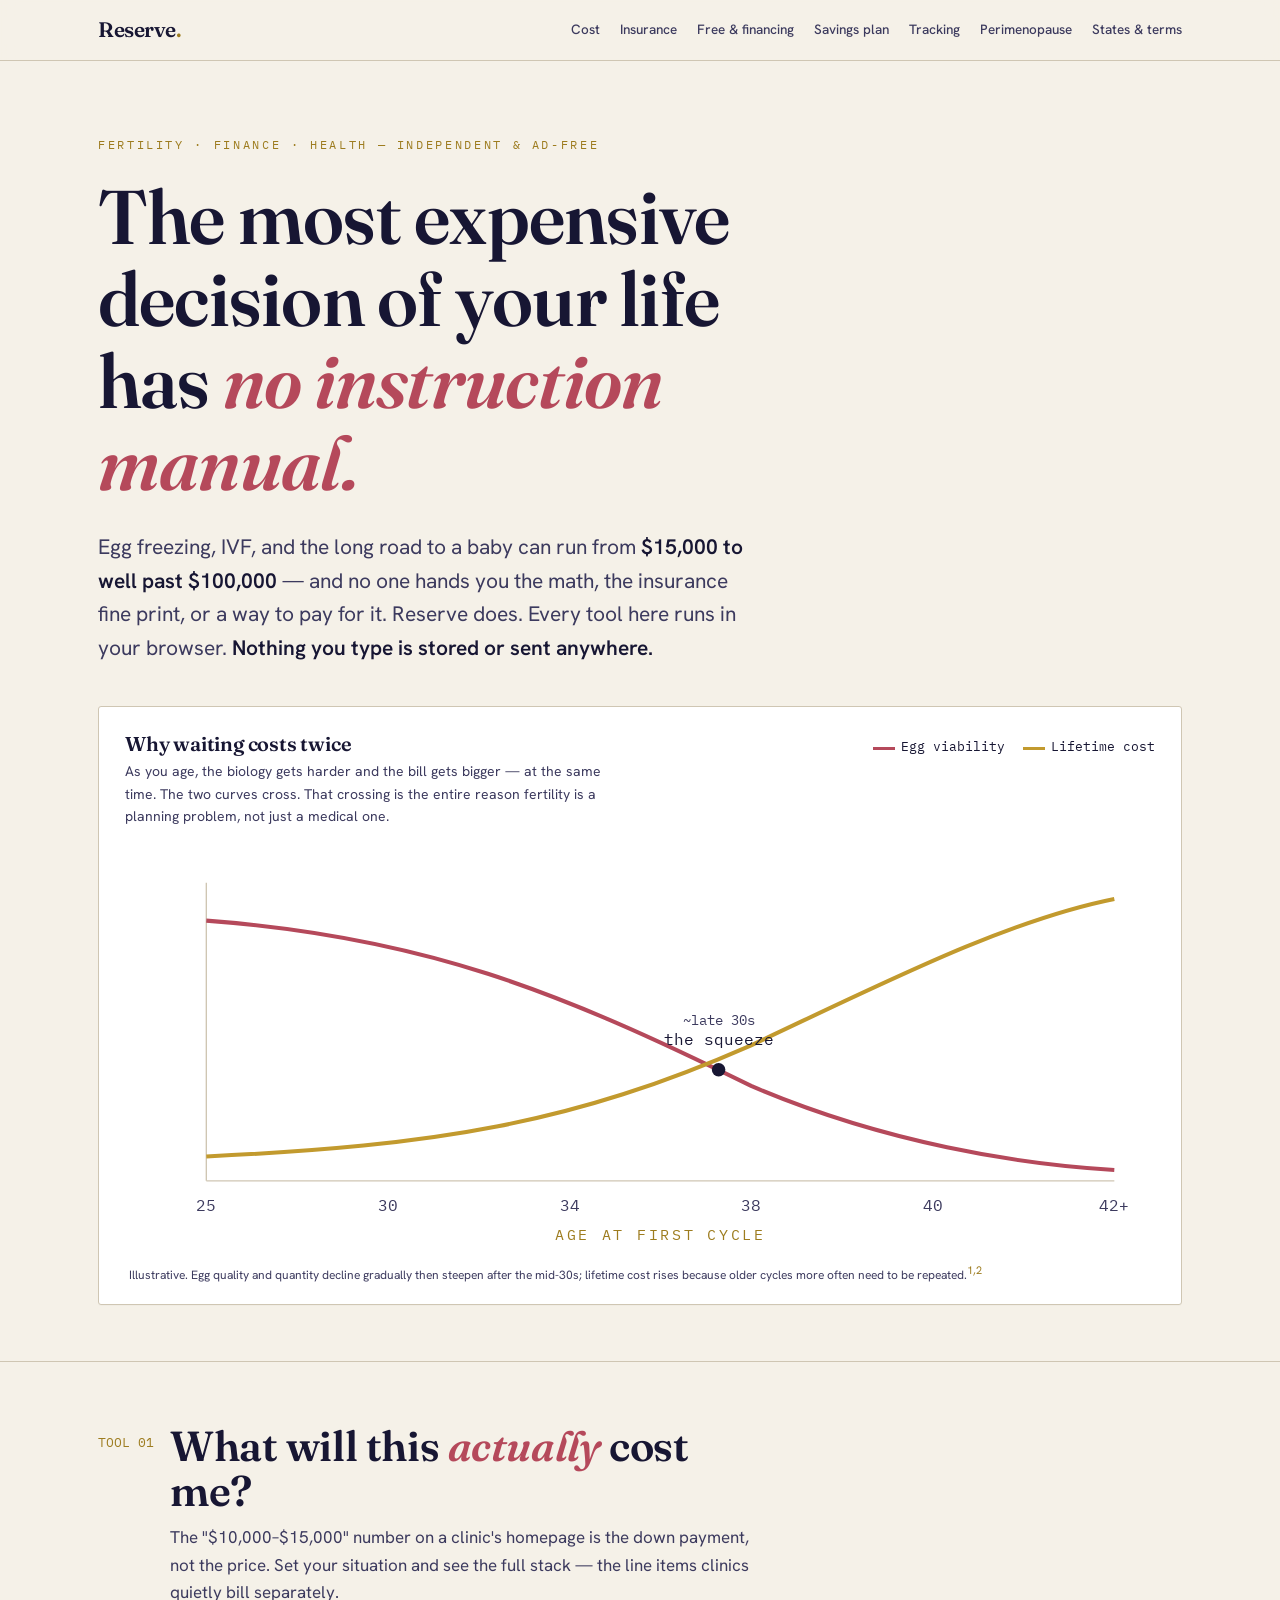
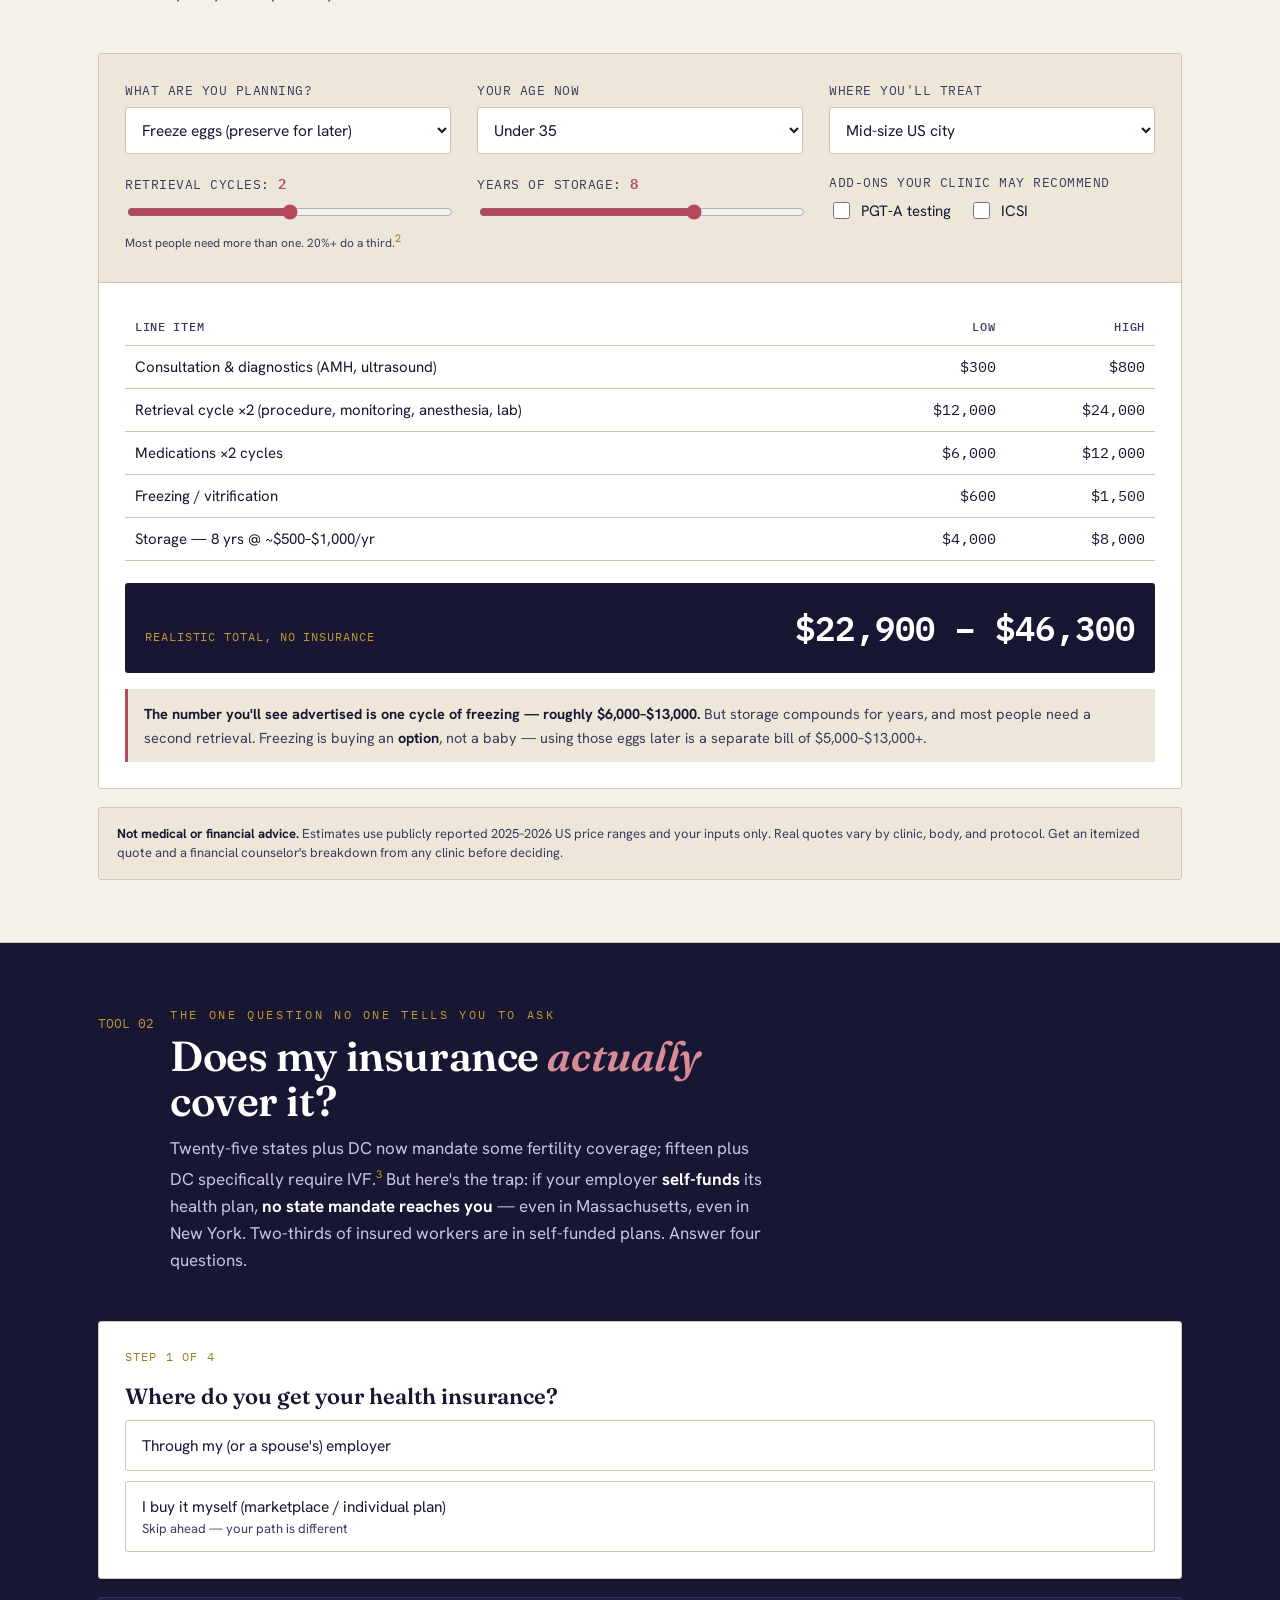
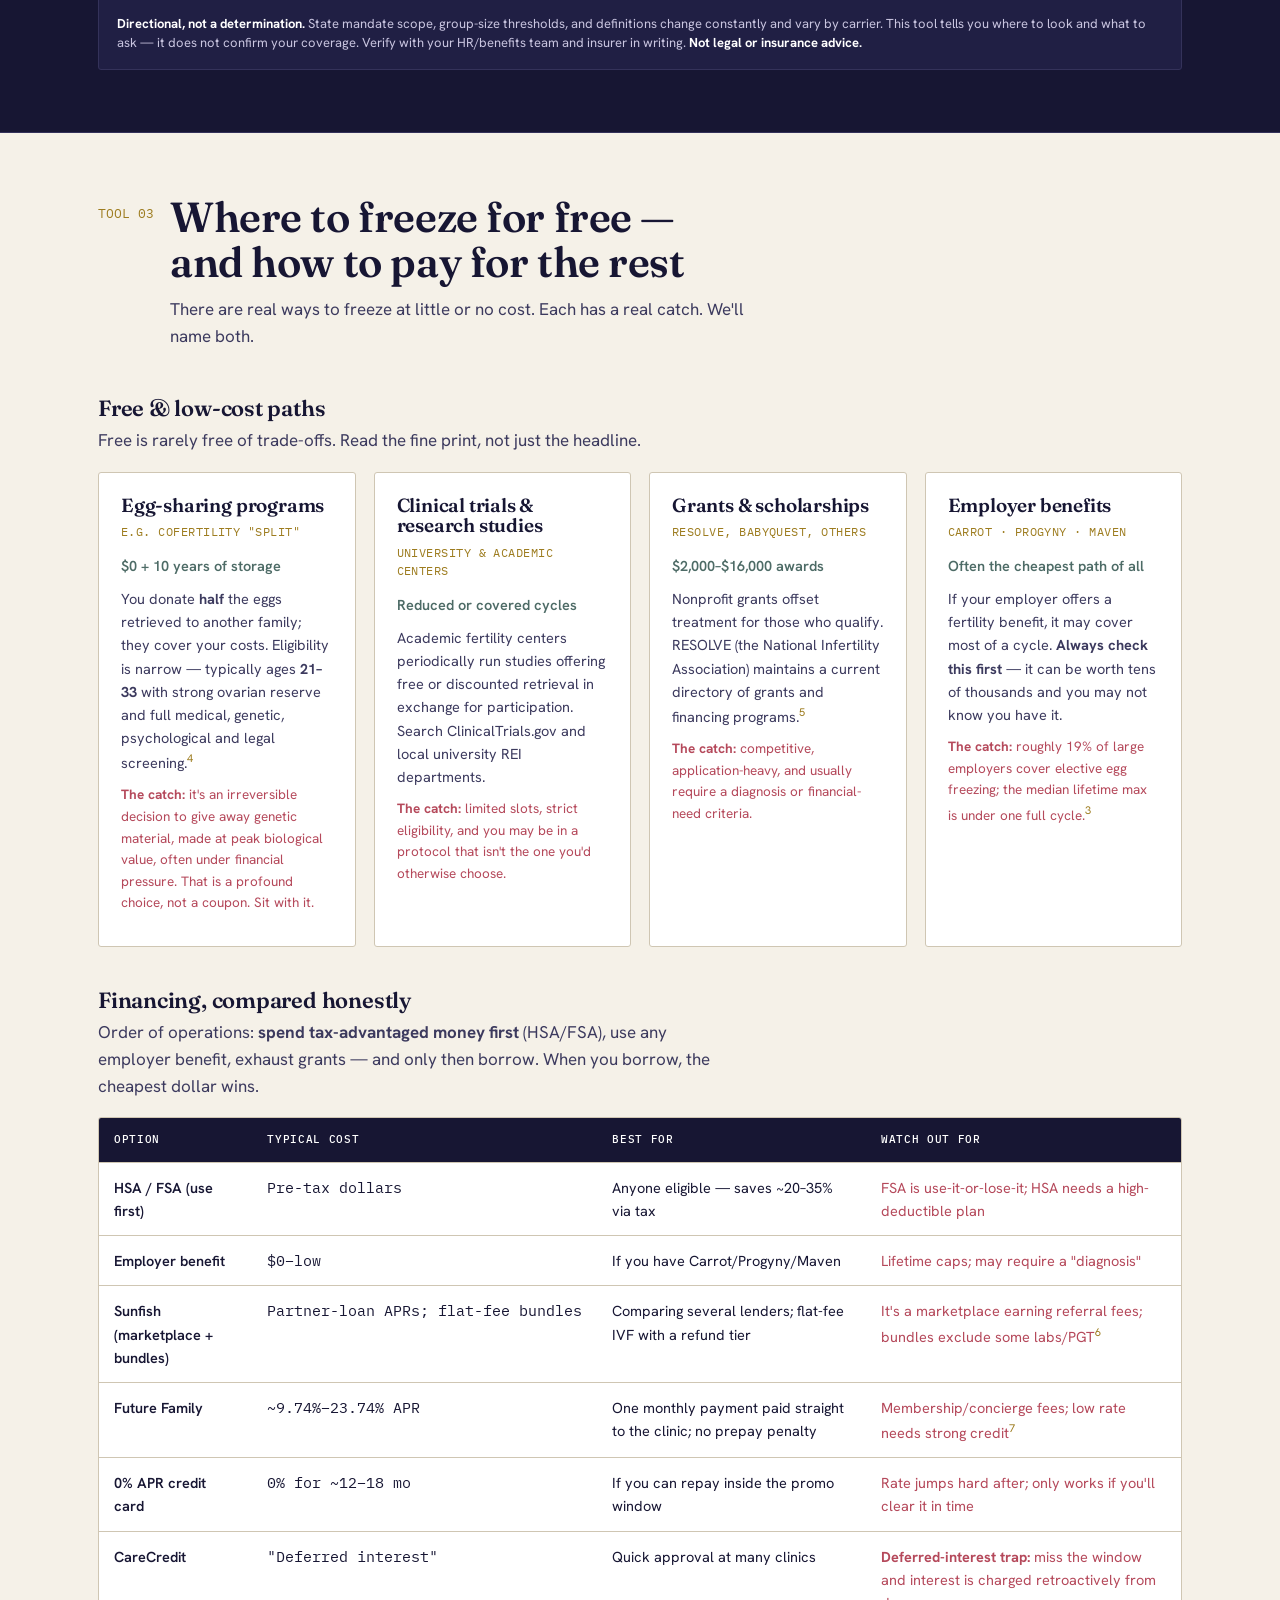
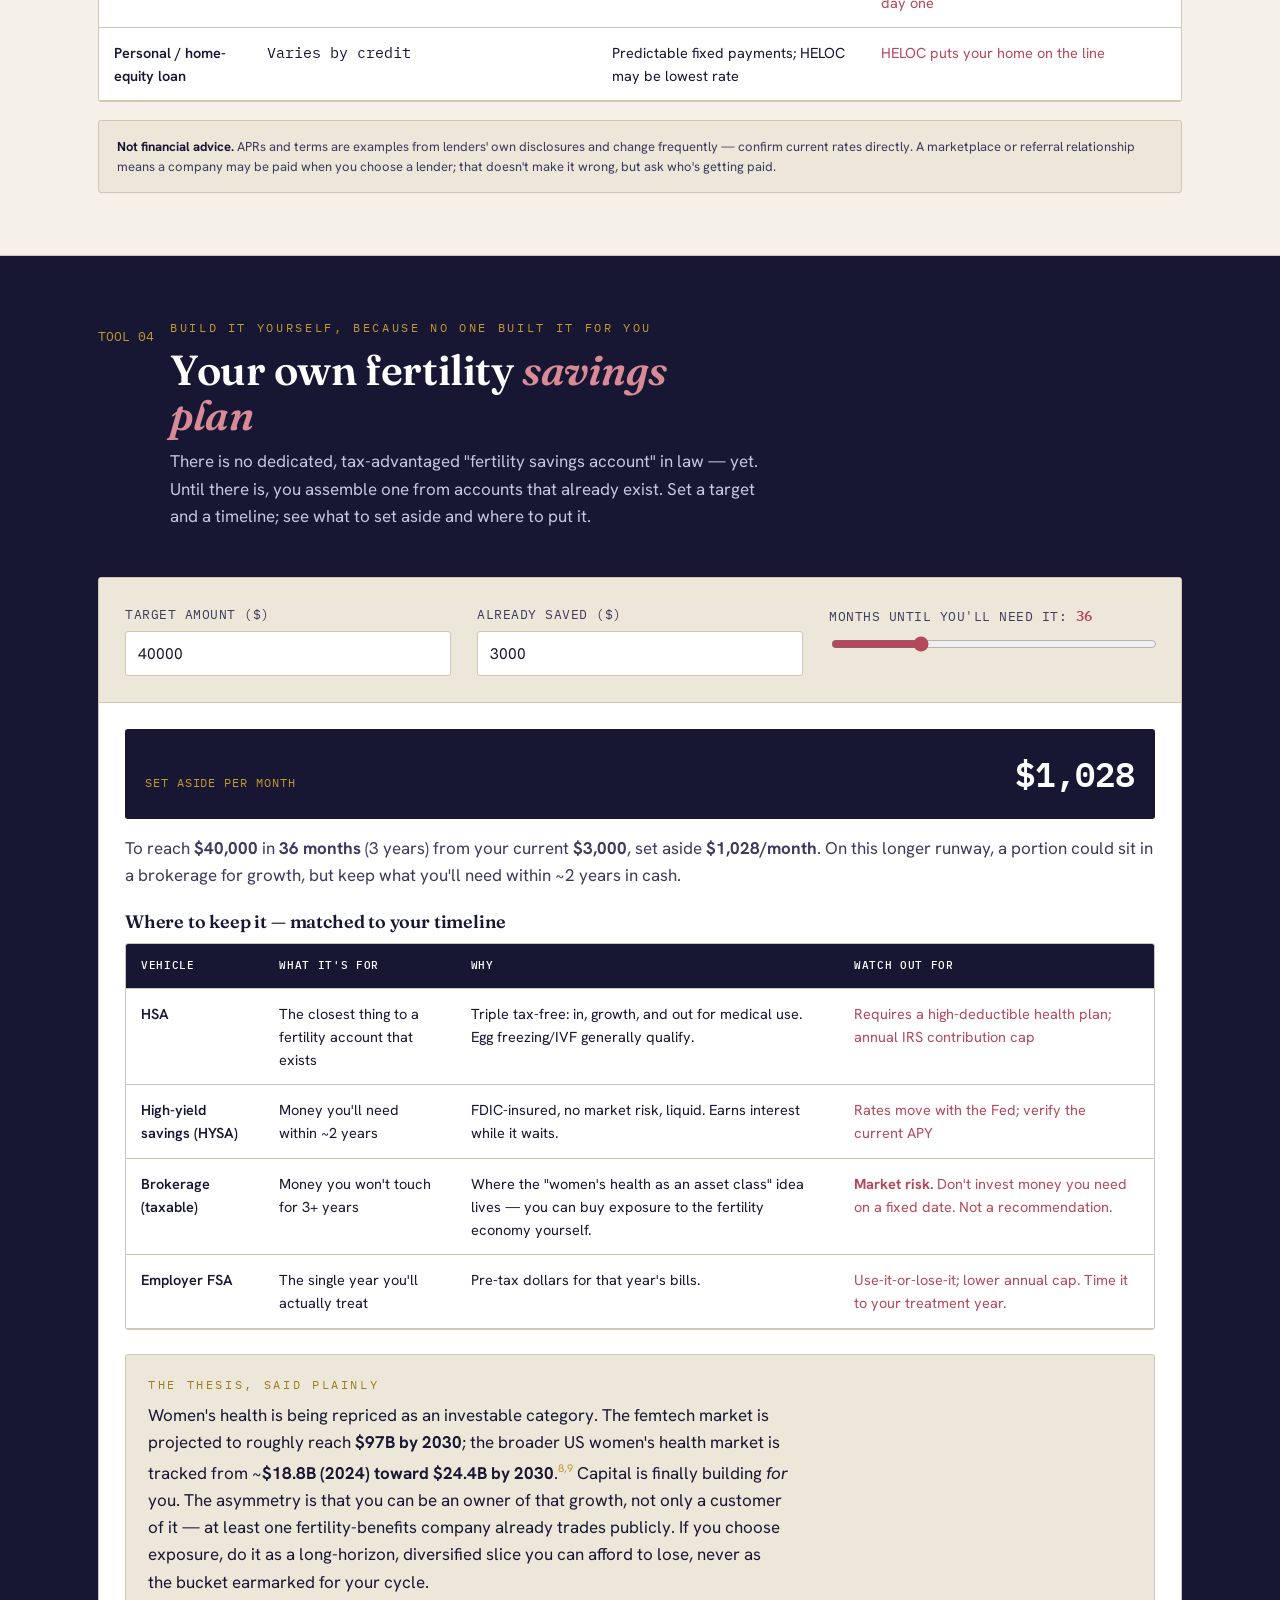
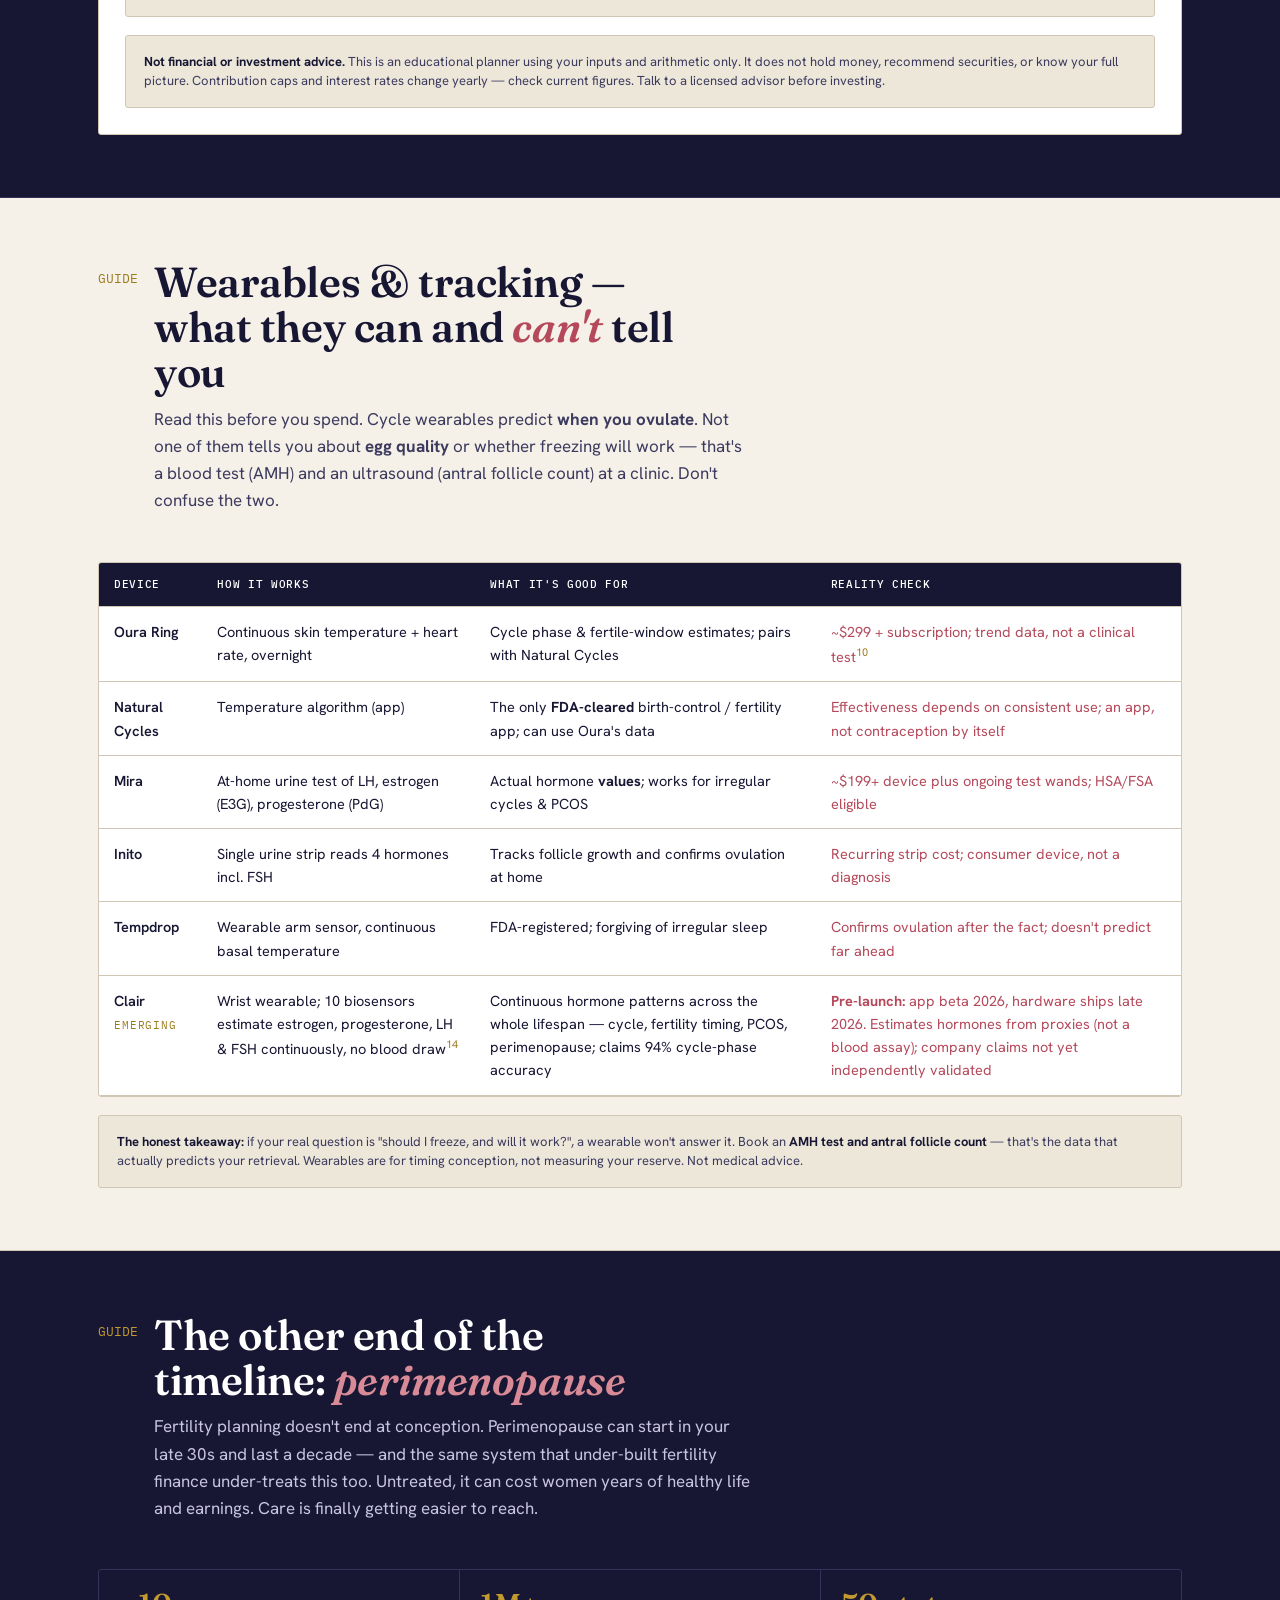
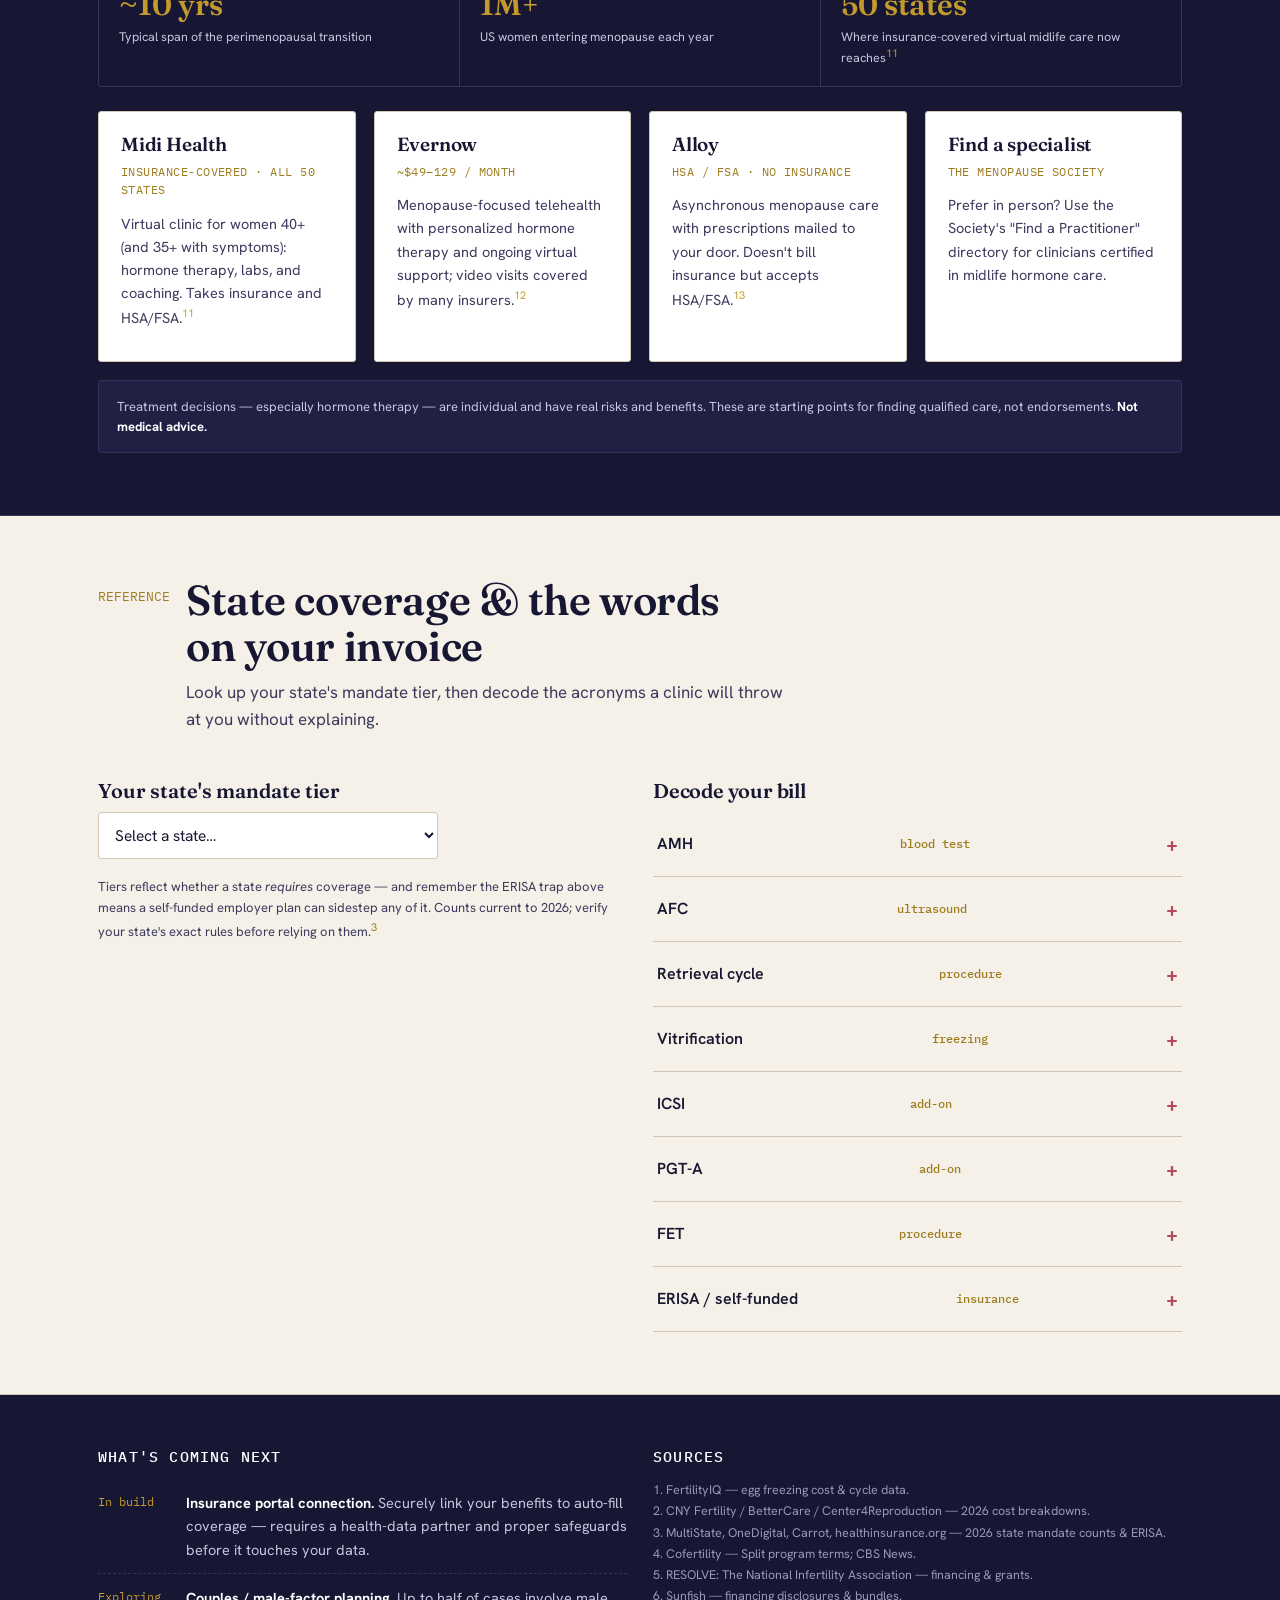
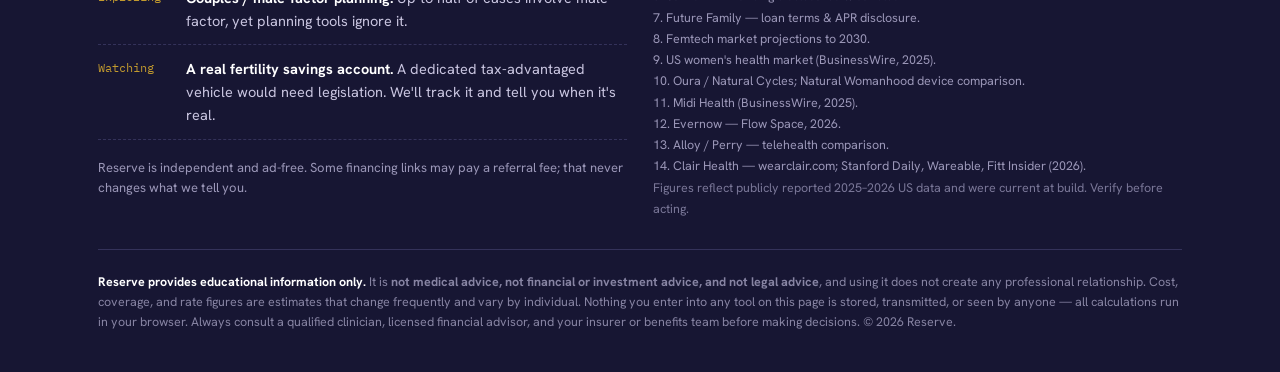
==== index.html @ b964b7e7 "Launch Reserve fertility planning guide" ====
<!DOCTYPE html>
<html lang="en">
<head>
<meta charset="UTF-8">
<meta name="viewport" content="width=device-width, initial-scale=1.0">
<title>Reserve — The Money &amp; Medicine of Fertility</title>
<meta name="description" content="A clear, honest guide to what fertility actually costs, whether your insurance covers it, how to pay for it, and how to plan ahead — built for the woman the system forgot.">
<meta name="theme-color" content="#171633">
<meta property="og:type" content="website">
<meta property="og:title" content="Reserve — The Money &amp; Medicine of Fertility">
<meta property="og:description" content="Clear tools for understanding fertility costs, insurance coverage, financing, and planning ahead.">
<meta property="og:url" content="https://riyagoelrs.github.io/reserve/">
<meta name="twitter:card" content="summary">
<link rel="canonical" href="https://riyagoelrs.github.io/reserve/">
<link rel="preconnect" href="https://fonts.googleapis.com">
<link rel="preconnect" href="https://fonts.gstatic.com" crossorigin>
<link href="https://fonts.googleapis.com/css2?family=Fraunces:opsz,wght@9..144,400;9..144,500;9..144,600;9..144,700&amp;family=Hanken+Grotesk:wght@400;500;600;700&amp;family=IBM+Plex+Mono:wght@400;500;600&amp;display=swap" rel="stylesheet">
<style>
  :root{
    --ink:#171633;          /* midnight indigo — primary text & dark sections */
    --ink-soft:#3c3a5e;
    --paper:#F5F1E8;        /* warm ivory */
    --paper-2:#EDE7DA;      /* slightly deeper panel */
    --gold:#C29A2E;         /* old marigold — the "asset" signal */
    --gold-deep:#9d7c1f;
    --rose:#B5495B;         /* deep rose — biology / human / action */
    --rose-soft:#d98a97;
    --sage:#4d6b66;         /* muted clinical teal — secondary data */
    --line:#cfc6b3;
    --line-dark:#34325a;
    --good:#4d6b66;
    --warn:#b5495b;
    --radius:3px;
    --maxw:1140px;
  }
  *{box-sizing:border-box}
  html{scroll-behavior:smooth}
  @media (prefers-reduced-motion: reduce){html{scroll-behavior:auto}}
  body{
    margin:0;background:var(--paper);color:var(--ink);
    font-family:"Hanken Grotesk",system-ui,sans-serif;
    font-size:17px;line-height:1.6;-webkit-font-smoothing:antialiased;
  }
  h1,h2,h3,h4{font-family:"Fraunces",Georgia,serif;font-weight:600;line-height:1.08;margin:0;letter-spacing:-0.01em}
  .mono{font-family:"IBM Plex Mono",monospace}
  a{color:var(--rose);text-decoration:none}
  a:hover{text-decoration:underline}
  a:focus-visible,button:focus-visible,select:focus-visible,input:focus-visible{outline:3px solid var(--gold);outline-offset:3px}
  .skip-link{position:fixed;left:14px;top:10px;z-index:100;background:#fff;color:var(--ink);padding:9px 13px;border:2px solid var(--ink);transform:translateY(-150%)}
  .skip-link:focus{transform:none}
  .wrap{max-width:var(--maxw);margin:0 auto;padding:0 28px}
  .eyebrow{font-family:"IBM Plex Mono",monospace;font-size:12px;letter-spacing:0.22em;text-transform:uppercase;color:var(--gold-deep)}
  .num{font-family:"IBM Plex Mono",monospace;font-variant-numeric:tabular-nums}

  /* ---- NAV ---- */
  nav{position:sticky;top:0;z-index:50;background:rgba(245,241,232,.92);backdrop-filter:blur(8px);border-bottom:1px solid var(--line)}
  .navin{max-width:var(--maxw);margin:0 auto;padding:13px 28px;display:flex;align-items:center;gap:22px}
  .brand{font-family:"Fraunces",serif;font-weight:600;font-size:21px;letter-spacing:-0.02em;color:var(--ink)}
  .brand span{color:var(--gold-deep)}
  .navlinks{display:flex;gap:20px;margin-left:auto;flex-wrap:wrap}
  .navlinks a{font-size:13.5px;color:var(--ink-soft);font-weight:500}
  .navlinks a:hover{color:var(--rose);text-decoration:none}
  @media(max-width:820px){.navlinks{display:none}}

  /* ---- HERO ---- */
  header.hero{padding:74px 0 56px;border-bottom:1px solid var(--line)}
  .hero .kick{margin-bottom:22px}
  .hero h1{font-size:clamp(38px,6.6vw,76px);max-width:14ch}
  .hero h1 em{font-style:italic;color:var(--rose)}
  .hero .lede{font-size:clamp(18px,2.2vw,21px);max-width:54ch;margin-top:26px;color:var(--ink-soft)}
  .hero .lede b{color:var(--ink);font-weight:600}
  .chart-card{margin-top:42px;background:#fff;border:1px solid var(--line);border-radius:var(--radius);padding:26px 26px 18px;box-shadow:0 1px 0 rgba(0,0,0,.02)}
  .chart-card .ct{display:flex;justify-content:space-between;align-items:baseline;flex-wrap:wrap;gap:10px;margin-bottom:4px}
  .chart-card .ct h3{font-size:20px}
  .chart-legend{display:flex;gap:18px;font-size:12.5px;font-family:"IBM Plex Mono",monospace}
  .chart-legend i{display:inline-block;width:22px;height:3px;vertical-align:middle;margin-right:6px}
  svg .draw{stroke-dasharray:1;stroke-dashoffset:1;animation:draw 1.8s ease forwards .3s}
  @keyframes draw{to{stroke-dashoffset:0}}
  @media(prefers-reduced-motion:reduce){svg .draw{animation:none;stroke-dashoffset:0}}

  /* ---- SECTION SCAFFOLD ---- */
  section{padding:62px 0;border-bottom:1px solid var(--line)}
  .sechead{display:flex;gap:16px;align-items:flex-start;margin-bottom:30px}
  .sechead .idx{font-family:"IBM Plex Mono",monospace;font-size:13px;color:var(--gold-deep);padding-top:9px;white-space:nowrap}
  .sechead h2{font-size:clamp(27px,4vw,42px);max-width:20ch}
  .sechead h2 em{font-style:italic;color:var(--rose)}
  .sechead .sub{margin-top:10px;color:var(--ink-soft);max-width:60ch}

  /* dark interludes */
  .dark{background:var(--ink);color:var(--paper);border-bottom:1px solid var(--line-dark)}
  .dark .eyebrow{color:var(--gold)}
  .dark h2,.dark h3{color:#fff}
  .dark .sechead h2 em{color:var(--rose-soft)}
  .dark a{color:var(--gold)}
  .pull{font-family:"Fraunces",serif;font-size:clamp(22px,3.4vw,34px);line-height:1.25;font-weight:500;max-width:24ch}
  .pull em{font-style:italic;color:var(--gold)}

  /* ---- TOOL PANEL ---- */
  .tool{background:#fff;border:1px solid var(--line);border-radius:var(--radius);overflow:hidden}
  .tool .controls{padding:26px 26px 8px;background:var(--paper-2);border-bottom:1px solid var(--line)}
  .grid2{display:grid;grid-template-columns:1fr 1fr;gap:18px 26px}
  .grid3{display:grid;grid-template-columns:repeat(3,1fr);gap:18px 26px}
  @media(max-width:720px){.grid2,.grid3{grid-template-columns:1fr}}
  .field{margin-bottom:18px}
  .field label{display:block;font-size:12.5px;font-family:"IBM Plex Mono",monospace;letter-spacing:.04em;text-transform:uppercase;color:var(--ink-soft);margin-bottom:7px}
  select,input[type=number]{width:100%;padding:11px 12px;font-family:"Hanken Grotesk",sans-serif;font-size:15.5px;border:1px solid var(--line);border-radius:var(--radius);background:#fff;color:var(--ink)}
  input[type=range]{width:100%;accent-color:var(--rose)}
  .rangeval{font-family:"IBM Plex Mono",monospace;font-size:14px;color:var(--rose);font-weight:600}
  .checks{display:flex;flex-wrap:wrap;gap:18px;margin-top:4px}
  .checks label{font-family:"Hanken Grotesk",sans-serif;text-transform:none;letter-spacing:0;font-size:15px;color:var(--ink);display:flex;align-items:center;gap:8px;cursor:pointer}
  .checks input{accent-color:var(--rose);width:17px;height:17px}
  .out{padding:26px}

  /* result table */
  table.stack{width:100%;border-collapse:collapse;font-size:15px}
  table.stack th,table.stack td{text-align:left;padding:9px 10px;border-bottom:1px solid var(--line)}
  table.stack th{font-family:"IBM Plex Mono",monospace;font-size:11.5px;letter-spacing:.06em;text-transform:uppercase;color:var(--ink-soft);font-weight:500}
  table.stack td.r,table.stack th.r{text-align:right;font-family:"IBM Plex Mono",monospace;font-variant-numeric:tabular-nums;white-space:nowrap}
  table.stack tr.total td{border-top:2px solid var(--ink);border-bottom:none;font-weight:700;padding-top:13px}
  table.stack tr.total td.r{font-size:17px;color:var(--rose)}
  .totalbar{display:flex;justify-content:space-between;align-items:baseline;flex-wrap:wrap;gap:10px;margin-top:22px;padding:18px 20px;background:var(--ink);color:#fff;border-radius:var(--radius)}
  .totalbar .big{font-family:"IBM Plex Mono",monospace;font-size:clamp(24px,4vw,34px);font-weight:600;color:#fff}
  .totalbar .lbl{font-family:"IBM Plex Mono",monospace;font-size:11.5px;letter-spacing:.08em;text-transform:uppercase;color:var(--gold)}
  .reality{margin-top:16px;font-size:14.5px;padding:13px 16px;border-left:3px solid var(--rose);background:var(--paper-2);color:var(--ink-soft)}
  .reality b{color:var(--ink)}

  /* navigator */
  .nav-step{display:none}
  .nav-step.active{display:block;animation:fade .3s ease}
  @keyframes fade{from{opacity:0;transform:translateY(4px)}to{opacity:1;transform:none}}
  .opts{display:flex;flex-direction:column;gap:10px;margin-top:6px}
  .opt{display:block;width:100%;text-align:left;padding:14px 16px;border:1px solid var(--line);border-radius:var(--radius);background:#fff;font-size:15.5px;font-family:inherit;color:var(--ink);cursor:pointer;transition:.15s}
  .opt:hover{border-color:var(--rose);background:var(--paper-2)}
  .opt small{display:block;color:var(--ink-soft);font-size:13px;margin-top:3px}
  .stepq{font-family:"Fraunces",serif;font-size:22px;font-weight:600;margin-bottom:4px}
  .stepmeta{font-family:"IBM Plex Mono",monospace;font-size:11.5px;letter-spacing:.1em;text-transform:uppercase;color:var(--gold-deep);margin-bottom:12px}
  .verdict{padding:22px 24px;border-radius:var(--radius);border:1px solid var(--line)}
  .verdict.v-likely{background:#eef3f0;border-color:var(--sage)}
  .verdict.v-unlikely{background:#f7ecee;border-color:var(--rose-soft)}
  .verdict.v-unknown{background:var(--paper-2)}
  .verdict h4{font-size:19px;margin-bottom:8px}
  .verdict .tag{font-family:"IBM Plex Mono",monospace;font-size:11px;letter-spacing:.1em;text-transform:uppercase;padding:4px 8px;border-radius:2px;color:#fff;display:inline-block;margin-bottom:10px}
  .tag.likely{background:var(--sage)}.tag.unlikely{background:var(--rose)}.tag.depends{background:var(--gold-deep)}
  .asklist{margin:12px 0 0;padding-left:0;list-style:none}
  .asklist li{padding:7px 0 7px 26px;position:relative;font-size:15px;border-top:1px dashed var(--line)}
  .asklist li:before{content:"→";position:absolute;left:0;color:var(--rose);font-family:"IBM Plex Mono",monospace}
  .btn-ghost{margin-top:16px;background:none;border:1px solid var(--line);color:var(--ink-soft);font-family:"IBM Plex Mono",monospace;font-size:12px;letter-spacing:.06em;text-transform:uppercase;padding:9px 14px;border-radius:var(--radius);cursor:pointer}
  .btn-ghost:hover{border-color:var(--rose);color:var(--rose)}

  /* generic cards */
  .cards{display:grid;grid-template-columns:repeat(auto-fit,minmax(240px,1fr));gap:18px}
  .card{background:#fff;border:1px solid var(--line);border-radius:var(--radius);padding:22px}
  .card h4{font-size:19px;margin-bottom:8px}
  .card .meta{font-family:"IBM Plex Mono",monospace;font-size:11.5px;letter-spacing:.04em;text-transform:uppercase;color:var(--gold-deep);margin-bottom:12px}
  .card p{margin:0 0 10px;font-size:14.5px;color:var(--ink-soft)}
  .card .free{color:var(--sage);font-weight:600}

  /* comparison tables */
  .ctable-wrap{overflow-x:auto;border:1px solid var(--line);border-radius:var(--radius);background:#fff}
  table.cmp{width:100%;border-collapse:collapse;font-size:14.5px;min-width:640px}
  table.cmp th,table.cmp td{text-align:left;padding:13px 15px;border-bottom:1px solid var(--line);vertical-align:top}
  table.cmp thead th{background:var(--ink);color:#fff;font-family:"IBM Plex Mono",monospace;font-size:11px;letter-spacing:.06em;text-transform:uppercase;font-weight:500;position:sticky;top:0}
  table.cmp tbody tr:hover{background:var(--paper-2)}
  table.cmp .name{font-weight:600;color:var(--ink)}
  table.cmp .watch{color:var(--warn)}
  table.cmp .num{white-space:nowrap}

  .twocol{display:grid;grid-template-columns:1fr 1fr;gap:26px}
  @media(max-width:760px){.twocol{grid-template-columns:1fr}}
  .prose p{max-width:62ch}
  .stat-row{display:grid;grid-template-columns:repeat(auto-fit,minmax(150px,1fr));gap:1px;background:var(--line-dark);border:1px solid var(--line-dark);border-radius:var(--radius);overflow:hidden;margin-top:8px}
  .stat{background:var(--ink);padding:20px}
  .stat .v{font-family:"Fraunces",serif;font-size:30px;color:var(--gold);font-weight:600;line-height:1}
  .stat .l{font-size:12.5px;color:#c9c5e0;margin-top:8px;line-height:1.4}

  /* glossary */
  details.gl{border-bottom:1px solid var(--line);padding:4px 0}
  details.gl summary{cursor:pointer;padding:12px 4px;font-weight:600;font-size:16px;list-style:none;display:flex;justify-content:space-between;align-items:center}
  details.gl summary::-webkit-details-marker{display:none}
  details.gl summary:after{content:"+";font-family:"IBM Plex Mono",monospace;color:var(--rose);font-size:20px}
  details.gl[open] summary:after{content:"–"}
  details.gl p{margin:0 4px 14px;color:var(--ink-soft);font-size:15px;max-width:64ch}
  details.gl summary .term-abbr{font-family:"IBM Plex Mono",monospace;font-size:12px;color:var(--gold-deep);font-weight:500;margin-left:10px}

  .disc{font-size:13px;color:var(--ink-soft);background:var(--paper-2);border:1px solid var(--line);border-radius:var(--radius);padding:16px 18px;margin-top:18px;line-height:1.5}
  .disc b{color:var(--ink)}

  footer{background:var(--ink);color:#c9c5e0;padding:54px 0 40px}
  footer h4{color:#fff;font-size:15px;font-family:"IBM Plex Mono",monospace;letter-spacing:.08em;text-transform:uppercase;margin-bottom:14px;font-weight:500}
  footer .src{font-size:12.5px;line-height:1.7;color:#9b97b8}
  footer .src a{color:#c9c5e0}
  footer .legal{margin-top:30px;padding-top:22px;border-top:1px solid var(--line-dark);font-size:12.5px;color:#8784a3;line-height:1.6}
  .roadmap-item{display:flex;gap:14px;padding:12px 0;border-bottom:1px dashed var(--line-dark)}
  .roadmap-item .when{font-family:"IBM Plex Mono",monospace;font-size:11.5px;color:var(--gold);white-space:nowrap;padding-top:2px;min-width:74px}
  .roadmap-item .what b{color:#fff}
  .roadmap-item .what{font-size:14.5px;color:#c9c5e0}
  sup a{font-size:11px;color:var(--gold-deep);text-decoration:none}
</style>
</head>
<body id="top">

<a class="skip-link" href="#main-content">Skip to main content</a>
<nav aria-label="Primary navigation">
  <div class="navin">
    <a class="brand" href="#top" aria-label="Reserve home">Reserve<span>.</span></a>
    <div class="navlinks">
      <a href="#cost">Cost</a>
      <a href="#insurance">Insurance</a>
      <a href="#free">Free &amp; financing</a>
      <a href="#save">Savings plan</a>
      <a href="#track">Tracking</a>
      <a href="#peri">Perimenopause</a>
      <a href="#states">States &amp; terms</a>
    </div>
  </div>
</nav>

<header class="hero">
  <div class="wrap">
    <div class="eyebrow kick">Fertility · Finance · Health — independent &amp; ad-free</div>
    <h1>The most expensive decision of your life has <em>no instruction manual.</em></h1>
    <p class="lede">Egg freezing, IVF, and the long road to a baby can run from <b>$15,000 to well past $100,000</b> — and no one hands you the math, the insurance fine print, or a way to pay for it. Reserve does. Every tool here runs in your browser. <b>Nothing you type is stored or sent anywhere.</b></p>

    <div class="chart-card">
      <div class="ct">
        <h3>Why waiting costs twice</h3>
        <div class="chart-legend">
          <span><i style="background:var(--rose)"></i>Egg viability</span>
          <span><i style="background:var(--gold)"></i>Lifetime cost</span>
        </div>
      </div>
      <p style="font-size:14px;color:var(--ink-soft);margin:2px 0 14px;max-width:60ch">As you age, the biology gets harder and the bill gets bigger — at the same time. The two curves cross. That crossing is the entire reason fertility is a planning problem, not just a medical one.</p>
      <svg viewBox="0 0 760 300" width="100%" height="auto" role="img" aria-label="Chart: egg viability falls and lifetime fertility cost rises with age, crossing near the late thirties.">
        <!-- axes -->
        <line x1="60" y1="250" x2="730" y2="250" stroke="#cfc6b3" stroke-width="1"/>
        <line x1="60" y1="30" x2="60" y2="250" stroke="#cfc6b3" stroke-width="1"/>
        <!-- x labels -->
        <g font-family="IBM Plex Mono, monospace" font-size="12" fill="#3c3a5e" text-anchor="middle">
          <text x="60" y="272">25</text><text x="194" y="272">30</text>
          <text x="328" y="272">34</text><text x="462" y="272">38</text>
          <text x="596" y="272">40</text><text x="730" y="272">42+</text>
        </g>
        <text x="395" y="294" font-family="IBM Plex Mono, monospace" font-size="11" fill="#9d7c1f" text-anchor="middle" letter-spacing="2">AGE AT FIRST CYCLE</text>
        <!-- viability (rose) high->low -->
        <path class="draw" d="M60,58 C220,70 320,110 462,180 C560,222 660,238 730,242" fill="none" stroke="#B5495B" stroke-width="3" pathLength="1"/>
        <!-- cost (gold) low->high -->
        <path class="draw" d="M60,232 C230,224 330,208 462,150 C560,104 650,58 730,42" fill="none" stroke="#C29A2E" stroke-width="3" pathLength="1"/>
        <!-- crossing marker -->
        <circle cx="438" cy="168" r="5" fill="#171633"/>
        <text x="438" y="150" font-family="IBM Plex Mono, monospace" font-size="11.5" fill="#171633" text-anchor="middle">the squeeze</text>
        <text x="438" y="135" font-family="IBM Plex Mono, monospace" font-size="10.5" fill="#3c3a5e" text-anchor="middle">~late 30s</text>
      </svg>
      <p style="font-size:12px;color:var(--ink-soft);margin:6px 4px 0">Illustrative. Egg quality and quantity decline gradually then steepen after the mid-30s; lifetime cost rises because older cycles more often need to be repeated.<sup><a href="#sources">1,2</a></sup></p>
    </div>
  </div>
</header>

<main id="main-content">
<!-- ================= COST ESTIMATOR ================= -->
<section id="cost">
  <div class="wrap">
    <div class="sechead">
      <span class="idx">TOOL 01</span>
      <div>
        <h2>What will this <em>actually</em> cost me?</h2>
        <p class="sub">The "$10,000–$15,000" number on a clinic's homepage is the down payment, not the price. Set your situation and see the full stack — the line items clinics quietly bill separately.</p>
      </div>
    </div>

    <div class="tool">
      <div class="controls">
        <div class="grid3">
          <div class="field">
            <label for="goal">What are you planning?</label>
            <select id="goal">
              <option value="freeze">Freeze eggs (preserve for later)</option>
              <option value="journey">Freeze now + use them later (full journey)</option>
              <option value="ivf">IVF now (trying to conceive)</option>
            </select>
          </div>
          <div class="field">
            <label for="age">Your age now</label>
            <select id="age">
              <option value="u35">Under 35</option>
              <option value="3537">35–37</option>
              <option value="3840">38–40</option>
              <option value="o40">Over 40</option>
            </select>
          </div>
          <div class="field">
            <label for="loc">Where you'll treat</label>
            <select id="loc">
              <option value="1.3">Major metro (NYC / SF / LA)</option>
              <option value="1.0" selected>Mid-size US city</option>
              <option value="0.72">Lower-cost / travel for care</option>
            </select>
          </div>
        </div>
        <div class="grid3">
          <div class="field">
            <label for="cycles">Retrieval cycles: <span class="rangeval" id="cyclesv">2</span></label>
            <input type="range" id="cycles" min="1" max="3" step="1" value="2">
            <small style="font-size:12px;color:var(--ink-soft)">Most people need more than one. 20%+ do a third.<sup><a href="#sources">2</a></sup></small>
          </div>
          <div class="field">
            <label for="storage">Years of storage: <span class="rangeval" id="storagev">8</span></label>
            <input type="range" id="storage" min="0" max="12" step="1" value="8">
          </div>
          <div class="field">
            <label>Add-ons your clinic may recommend</label>
            <div class="checks">
              <label><input type="checkbox" id="pgt"> PGT-A testing</label>
              <label><input type="checkbox" id="icsi"> ICSI</label>
            </div>
          </div>
        </div>
      </div>
      <div class="out">
        <table class="stack" id="stackTable" aria-live="polite">
          <thead><tr><th>Line item</th><th class="r">Low</th><th class="r">High</th></tr></thead>
          <tbody id="stackBody"></tbody>
        </table>
        <div class="totalbar">
          <div><div class="lbl">Realistic total, no insurance</div></div>
          <div class="big"><span id="totLow"></span> – <span id="totHigh"></span></div>
        </div>
        <div class="reality" id="realityNote"></div>
      </div>
    </div>
    <div class="disc"><b>Not medical or financial advice.</b> Estimates use publicly reported 2025–2026 US price ranges and your inputs only. Real quotes vary by clinic, body, and protocol. Get an itemized quote and a financial counselor's breakdown from any clinic before deciding.</div>
  </div>
</section>

<!-- ================= INSURANCE NAVIGATOR ================= -->
<section id="insurance" class="dark">
  <div class="wrap">
    <div class="sechead">
      <span class="idx" style="color:var(--gold)">TOOL 02</span>
      <div>
        <div class="eyebrow" style="margin-bottom:10px">The one question no one tells you to ask</div>
        <h2>Does my insurance <em>actually</em> cover it?</h2>
        <p class="sub" style="color:#c9c5e0">Twenty-five states plus DC now mandate some fertility coverage; fifteen plus DC specifically require IVF.<sup><a href="#sources" style="color:var(--gold)">3</a></sup> But here's the trap: if your employer <b style="color:#fff">self-funds</b> its health plan, <b style="color:#fff">no state mandate reaches you</b> — even in Massachusetts, even in New York. Two-thirds of insured workers are in self-funded plans. Answer four questions.</p>
      </div>
    </div>

    <div class="tool" style="color:var(--ink)">
      <div class="out" id="navBox">
        <!-- step 1 -->
        <div class="nav-step active" data-step="1">
          <div class="stepmeta">Step 1 of 4</div>
          <div class="stepq">Where do you get your health insurance?</div>
          <div class="opts">
            <button class="opt" data-next="2" data-k="src" data-v="employer">Through my (or a spouse's) employer</button>
            <button class="opt" data-next="end-individual" data-k="src" data-v="individual">I buy it myself (marketplace / individual plan)<small>Skip ahead — your path is different</small></button>
          </div>
        </div>
        <!-- step 2 -->
        <div class="nav-step" data-step="2">
          <div class="stepmeta">Step 2 of 4 · Employer size</div>
          <div class="stepq">How big is that employer?</div>
          <div class="opts">
            <button class="opt" data-next="3" data-k="size" data-v="small">Fewer than 100 employees</button>
            <button class="opt" data-next="3" data-k="size" data-v="mid">100–499 employees</button>
            <button class="opt" data-next="3" data-k="size" data-v="large">500 or more employees</button>
          </div>
        </div>
        <!-- step 3 -->
        <div class="nav-step" data-step="3">
          <div class="stepmeta">Step 3 of 4 · The decisive question</div>
          <div class="stepq">Is the plan fully insured or self-funded?</div>
          <div class="opts">
            <button class="opt" data-next="4" data-k="fund" data-v="fully">Fully insured<small>The employer buys a plan from an insurer (Aetna, Cigna…)</small></button>
            <button class="opt" data-next="4" data-k="fund" data-v="self">Self-funded / self-insured<small>The employer pays claims itself; an insurer just administers</small></button>
            <button class="opt" data-next="4" data-k="fund" data-v="unknown">I don't know<small>Most people don't — we'll tell you exactly how to find out</small></button>
          </div>
        </div>
        <!-- step 4 -->
        <div class="nav-step" data-step="4">
          <div class="stepmeta">Step 4 of 4 · Your state</div>
          <label class="stepq" for="navState">Which state regulates your plan?</label>
          <div class="field" style="max-width:340px;margin-top:8px">
            <select id="navState"><option value="">Select a state…</option></select>
          </div>
          <button class="opt" id="navGo" data-next="result" style="max-width:200px;text-align:center;border-color:var(--rose);color:var(--rose);font-weight:600">See my result →</button>
        </div>
        <!-- result -->
        <div class="nav-step" data-step="result">
          <div id="verdict"></div>
          <button class="btn-ghost" onclick="navReset()">↺ Start over</button>
        </div>
        <div class="nav-step" data-step="end-individual">
          <div class="verdict v-unknown">
            <span class="tag depends">Individual / marketplace</span>
            <h4>Your coverage depends on your state's benchmark plan</h4>
            <p style="margin:0 0 6px">A handful of states fold IVF into the Essential Health Benefits benchmark that individual plans must follow; most don't.<sup><a href="#sources">3</a></sup> ERISA self-funding doesn't apply to you — but neither do most employer mandates.</p>
            <ul class="asklist">
              <li>Read your plan's <b>Summary of Benefits and Coverage</b> for "infertility" and "fertility preservation."</li>
              <li>Call the number on your card and ask: "Is IVF, egg freezing, and fertility medication covered, and what's the lifetime maximum?"</li>
              <li>Check whether your state expanded its benchmark plan for the current year.</li>
            </ul>
          </div>
          <button class="btn-ghost" onclick="navReset()">↺ Start over</button>
        </div>
      </div>
    </div>
    <div class="disc" style="background:#201f44;border-color:var(--line-dark);color:#c9c5e0"><b style="color:#fff">Directional, not a determination.</b> State mandate scope, group-size thresholds, and definitions change constantly and vary by carrier. This tool tells you where to look and what to ask — it does not confirm your coverage. Verify with your HR/benefits team and insurer in writing. <b style="color:#fff">Not legal or insurance advice.</b></div>
  </div>
</section>

<!-- ================= FREE + FINANCING ================= -->
<section id="free">
  <div class="wrap">
    <div class="sechead">
      <span class="idx">TOOL 03</span>
      <div>
        <h2>Where to freeze for free — and how to pay for the rest</h2>
        <p class="sub">There are real ways to freeze at little or no cost. Each has a real catch. We'll name both.</p>
      </div>
    </div>

    <h3 style="font-size:22px;margin-bottom:6px">Free &amp; low-cost paths</h3>
    <p style="color:var(--ink-soft);max-width:62ch;margin-top:0">Free is rarely free of trade-offs. Read the fine print, not just the headline.</p>
    <div class="cards" style="margin-top:18px">
      <div class="card">
        <h4>Egg-sharing programs</h4>
        <div class="meta">e.g. Cofertility "Split"</div>
        <p class="free">$0 + 10 years of storage</p>
        <p>You donate <b>half</b> the eggs retrieved to another family; they cover your costs. Eligibility is narrow — typically ages <b>21–33</b> with strong ovarian reserve and full medical, genetic, psychological and legal screening.<sup><a href="#sources">4</a></sup></p>
        <p class="watch" style="color:var(--warn);font-size:13.5px"><b>The catch:</b> it's an irreversible decision to give away genetic material, made at peak biological value, often under financial pressure. That is a profound choice, not a coupon. Sit with it.</p>
      </div>
      <div class="card">
        <h4>Clinical trials &amp; research studies</h4>
        <div class="meta">University &amp; academic centers</div>
        <p class="free">Reduced or covered cycles</p>
        <p>Academic fertility centers periodically run studies offering free or discounted retrieval in exchange for participation. Search ClinicalTrials.gov and local university REI departments.</p>
        <p class="watch" style="color:var(--warn);font-size:13.5px"><b>The catch:</b> limited slots, strict eligibility, and you may be in a protocol that isn't the one you'd otherwise choose.</p>
      </div>
      <div class="card">
        <h4>Grants &amp; scholarships</h4>
        <div class="meta">RESOLVE, BabyQuest, others</div>
        <p class="free">$2,000–$16,000 awards</p>
        <p>Nonprofit grants offset treatment for those who qualify. RESOLVE (the National Infertility Association) maintains a current directory of grants and financing programs.<sup><a href="#sources">5</a></sup></p>
        <p class="watch" style="color:var(--warn);font-size:13.5px"><b>The catch:</b> competitive, application-heavy, and usually require a diagnosis or financial-need criteria.</p>
      </div>
      <div class="card">
        <h4>Employer benefits</h4>
        <div class="meta">Carrot · Progyny · Maven</div>
        <p class="free">Often the cheapest path of all</p>
        <p>If your employer offers a fertility benefit, it may cover most of a cycle. <b>Always check this first</b> — it can be worth tens of thousands and you may not know you have it.</p>
        <p class="watch" style="color:var(--warn);font-size:13.5px"><b>The catch:</b> roughly 19% of large employers cover elective egg freezing; the median lifetime max is under one full cycle.<sup><a href="#sources">3</a></sup></p>
      </div>
    </div>

    <h3 style="font-size:22px;margin:42px 0 6px">Financing, compared honestly</h3>
    <p style="color:var(--ink-soft);max-width:64ch;margin-top:0">Order of operations: <b>spend tax-advantaged money first</b> (HSA/FSA), use any employer benefit, exhaust grants — and only then borrow. When you borrow, the cheapest dollar wins.</p>
    <div class="ctable-wrap" style="margin-top:16px">
      <table class="cmp">
        <thead><tr><th>Option</th><th>Typical cost</th><th>Best for</th><th>Watch out for</th></tr></thead>
        <tbody>
          <tr><td class="name">HSA / FSA (use first)</td><td class="num">Pre-tax dollars</td><td>Anyone eligible — saves ~20–35% via tax</td><td class="watch">FSA is use-it-or-lose-it; HSA needs a high-deductible plan</td></tr>
          <tr><td class="name">Employer benefit</td><td class="num">$0–low</td><td>If you have Carrot/Progyny/Maven</td><td class="watch">Lifetime caps; may require a "diagnosis"</td></tr>
          <tr><td class="name">Sunfish (marketplace + bundles)</td><td class="num">Partner-loan APRs; flat-fee bundles</td><td>Comparing several lenders; flat-fee IVF with a refund tier</td><td class="watch">It's a marketplace earning referral fees; bundles exclude some labs/PGT<sup><a href="#sources">6</a></sup></td></tr>
          <tr><td class="name">Future Family</td><td class="num">~9.74%–23.74% APR</td><td>One monthly payment paid straight to the clinic; no prepay penalty</td><td class="watch">Membership/concierge fees; low rate needs strong credit<sup><a href="#sources">7</a></sup></td></tr>
          <tr><td class="name">0% APR credit card</td><td class="num">0% for ~12–18 mo</td><td>If you can repay inside the promo window</td><td class="watch">Rate jumps hard after; only works if you'll clear it in time</td></tr>
          <tr><td class="name">CareCredit</td><td class="num">"Deferred interest"</td><td>Quick approval at many clinics</td><td class="watch"><b>Deferred-interest trap:</b> miss the window and interest is charged retroactively from day one</td></tr>
          <tr><td class="name">Personal / home-equity loan</td><td class="num">Varies by credit</td><td>Predictable fixed payments; HELOC may be lowest rate</td><td class="watch">HELOC puts your home on the line</td></tr>
        </tbody>
      </table>
    </div>
    <div class="disc"><b>Not financial advice.</b> APRs and terms are examples from lenders' own disclosures and change frequently — confirm current rates directly. A marketplace or referral relationship means a company may be paid when you choose a lender; that doesn't make it wrong, but ask who's getting paid.</div>
  </div>
</section>

<!-- ================= SAVINGS PLANNER ================= -->
<section id="save" class="dark">
  <div class="wrap">
    <div class="sechead">
      <span class="idx" style="color:var(--gold)">TOOL 04</span>
      <div>
        <div class="eyebrow" style="margin-bottom:10px">Build it yourself, because no one built it for you</div>
        <h2>Your own fertility <em>savings plan</em></h2>
        <p class="sub" style="color:#c9c5e0">There is no dedicated, tax-advantaged "fertility savings account" in law — yet. Until there is, you assemble one from accounts that already exist. Set a target and a timeline; see what to set aside and where to put it.</p>
      </div>
    </div>

    <div class="tool" style="color:var(--ink)">
      <div class="controls">
        <div class="grid3">
          <div class="field">
            <label for="target">Target amount ($)</label>
            <input type="number" id="target" value="40000" min="5000" step="1000">
          </div>
          <div class="field">
            <label for="have">Already saved ($)</label>
            <input type="number" id="have" value="3000" min="0" step="500">
          </div>
          <div class="field">
            <label for="months">Months until you'll need it: <span class="rangeval" id="monthsv">36</span></label>
            <input type="range" id="months" min="6" max="120" step="6" value="36">
          </div>
        </div>
      </div>
      <div class="out">
        <div class="totalbar" style="margin-top:0">
          <div><div class="lbl">Set aside per month</div></div>
          <div class="big" id="permonth"></div>
        </div>
        <p id="saveLine" style="margin:16px 0 22px;color:var(--ink-soft)"></p>

        <h4 style="font-size:18px;margin-bottom:12px">Where to keep it — matched to your timeline</h4>
        <div class="ctable-wrap">
          <table class="cmp">
            <thead><tr><th>Vehicle</th><th>What it's for</th><th>Why</th><th>Watch out for</th></tr></thead>
            <tbody>
              <tr><td class="name">HSA</td><td>The closest thing to a fertility account that exists</td><td>Triple tax-free: in, growth, and out for medical use. Egg freezing/IVF generally qualify.</td><td class="watch">Requires a high-deductible health plan; annual IRS contribution cap</td></tr>
              <tr><td class="name">High-yield savings (HYSA)</td><td>Money you'll need within ~2 years</td><td>FDIC-insured, no market risk, liquid. Earns interest while it waits.</td><td class="watch">Rates move with the Fed; verify the current APY</td></tr>
              <tr><td class="name">Brokerage (taxable)</td><td>Money you won't touch for 3+ years</td><td>Where the "women's health as an asset class" idea lives — you can buy exposure to the fertility economy yourself.</td><td class="watch"><b>Market risk.</b> Don't invest money you need on a fixed date. Not a recommendation.</td></tr>
              <tr><td class="name">Employer FSA</td><td>The single year you'll actually treat</td><td>Pre-tax dollars for that year's bills.</td><td class="watch">Use-it-or-lose-it; lower annual cap. Time it to your treatment year.</td></tr>
            </tbody>
          </table>
        </div>

        <div style="margin-top:24px;padding:20px 22px;background:var(--paper-2);border-radius:var(--radius);border:1px solid var(--line)">
          <div class="eyebrow" style="color:var(--gold-deep)">The thesis, said plainly</div>
          <p style="margin:8px 0 0;max-width:64ch">Women's health is being repriced as an investable category. The femtech market is projected to roughly reach <b>$97B by 2030</b>; the broader US women's health market is tracked from ~<b>$18.8B (2024) toward $24.4B by 2030</b>.<sup><a href="#sources">8,9</a></sup> Capital is finally building <em>for</em> you. The asymmetry is that you can be an owner of that growth, not only a customer of it — at least one fertility-benefits company already trades publicly. If you choose exposure, do it as a long-horizon, diversified slice you can afford to lose, never as the bucket earmarked for your cycle.</p>
        </div>
        <div class="disc" style="margin-top:18px"><b>Not financial or investment advice.</b> This is an educational planner using your inputs and arithmetic only. It does not hold money, recommend securities, or know your full picture. Contribution caps and interest rates change yearly — check current figures. Talk to a licensed advisor before investing.</div>
      </div>
    </div>
  </div>
</section>

<!-- ================= WEARABLES / TRACKING ================= -->
<section id="track">
  <div class="wrap">
    <div class="sechead">
      <span class="idx">GUIDE</span>
      <div>
        <h2>Wearables &amp; tracking — what they can and <em>can't</em> tell you</h2>
        <p class="sub">Read this before you spend. Cycle wearables predict <b>when you ovulate</b>. Not one of them tells you about <b>egg quality</b> or whether freezing will work — that's a blood test (AMH) and an ultrasound (antral follicle count) at a clinic. Don't confuse the two.</p>
      </div>
    </div>
    <div class="ctable-wrap">
      <table class="cmp">
        <thead><tr><th>Device</th><th>How it works</th><th>What it's good for</th><th>Reality check</th></tr></thead>
        <tbody>
          <tr><td class="name">Oura Ring</td><td>Continuous skin temperature + heart rate, overnight</td><td>Cycle phase &amp; fertile-window estimates; pairs with Natural Cycles</td><td class="watch">~$299 + subscription; trend data, not a clinical test<sup><a href="#sources">10</a></sup></td></tr>
          <tr><td class="name">Natural Cycles</td><td>Temperature algorithm (app)</td><td>The only <b>FDA-cleared</b> birth-control / fertility app; can use Oura's data</td><td class="watch">Effectiveness depends on consistent use; an app, not contraception by itself</td></tr>
          <tr><td class="name">Mira</td><td>At-home urine test of LH, estrogen (E3G), progesterone (PdG)</td><td>Actual hormone <b>values</b>; works for irregular cycles &amp; PCOS</td><td class="watch">~$199+ device plus ongoing test wands; HSA/FSA eligible</td></tr>
          <tr><td class="name">Inito</td><td>Single urine strip reads 4 hormones incl. FSH</td><td>Tracks follicle growth and confirms ovulation at home</td><td class="watch">Recurring strip cost; consumer device, not a diagnosis</td></tr>
          <tr><td class="name">Tempdrop</td><td>Wearable arm sensor, continuous basal temperature</td><td>FDA-registered; forgiving of irregular sleep</td><td class="watch">Confirms ovulation after the fact; doesn't predict far ahead</td></tr>
          <tr><td class="name">Clair <span style="font-weight:400;color:var(--gold-deep);font-family:'IBM Plex Mono',monospace;font-size:10.5px;letter-spacing:.08em">EMERGING</span></td><td>Wrist wearable; 10 biosensors estimate estrogen, progesterone, LH &amp; FSH continuously, no blood draw<sup><a href="#sources">14</a></sup></td><td>Continuous hormone patterns across the whole lifespan — cycle, fertility timing, PCOS, perimenopause; claims 94% cycle-phase accuracy</td><td class="watch"><b>Pre-launch:</b> app beta 2026, hardware ships late 2026. Estimates hormones from proxies (not a blood assay); company claims not yet independently validated</td></tr>
        </tbody>
      </table>
    </div>
    <div class="disc"><b>The honest takeaway:</b> if your real question is "should I freeze, and will it work?", a wearable won't answer it. Book an <b>AMH test and antral follicle count</b> — that's the data that actually predicts your retrieval. Wearables are for timing conception, not measuring your reserve. Not medical advice.</div>
  </div>
</section>

<!-- ================= PERIMENOPAUSE ================= -->
<section id="peri" class="dark">
  <div class="wrap">
    <div class="sechead">
      <span class="idx" style="color:var(--gold)">GUIDE</span>
      <div>
        <h2>The other end of the timeline: <em>perimenopause</em></h2>
        <p class="sub" style="color:#c9c5e0">Fertility planning doesn't end at conception. Perimenopause can start in your late 30s and last a decade — and the same system that under-built fertility finance under-treats this too. Untreated, it can cost women years of healthy life and earnings. Care is finally getting easier to reach.</p>
      </div>
    </div>
    <div class="stat-row">
      <div class="stat"><div class="v">~10 yrs</div><div class="l">Typical span of the perimenopausal transition</div></div>
      <div class="stat"><div class="v">1M+</div><div class="l">US women entering menopause each year</div></div>
      <div class="stat"><div class="v">50 states</div><div class="l">Where insurance-covered virtual midlife care now reaches<sup><a href="#sources" style="color:var(--gold)">11</a></sup></div></div>
    </div>
    <div class="cards" style="margin-top:24px;color:var(--ink)">
      <div class="card">
        <h4>Midi Health</h4>
        <div class="meta">Insurance-covered · all 50 states</div>
        <p>Virtual clinic for women 40+ (and 35+ with symptoms): hormone therapy, labs, and coaching. Takes insurance and HSA/FSA.<sup><a href="#sources">11</a></sup></p>
      </div>
      <div class="card">
        <h4>Evernow</h4>
        <div class="meta">~$49–129 / month</div>
        <p>Menopause-focused telehealth with personalized hormone therapy and ongoing virtual support; video visits covered by many insurers.<sup><a href="#sources">12</a></sup></p>
      </div>
      <div class="card">
        <h4>Alloy</h4>
        <div class="meta">HSA / FSA · no insurance</div>
        <p>Asynchronous menopause care with prescriptions mailed to your door. Doesn't bill insurance but accepts HSA/FSA.<sup><a href="#sources">13</a></sup></p>
      </div>
      <div class="card">
        <h4>Find a specialist</h4>
        <div class="meta">The Menopause Society</div>
        <p>Prefer in person? Use the Society's "Find a Practitioner" directory for clinicians certified in midlife hormone care.</p>
      </div>
    </div>
    <div class="disc" style="background:#201f44;border-color:var(--line-dark);color:#c9c5e0">Treatment decisions — especially hormone therapy — are individual and have real risks and benefits. These are starting points for finding qualified care, not endorsements. <b style="color:#fff">Not medical advice.</b></div>
  </div>
</section>

<!-- ================= STATES + GLOSSARY ================= -->
<section id="states">
  <div class="wrap">
    <div class="sechead">
      <span class="idx">REFERENCE</span>
      <div>
        <h2>State coverage &amp; the words on your invoice</h2>
        <p class="sub">Look up your state's mandate tier, then decode the acronyms a clinic will throw at you without explaining.</p>
      </div>
    </div>

    <div class="twocol">
      <div>
        <label for="stState" style="display:block;font-family:'Fraunces',serif;font-size:20px;font-weight:600;line-height:1.08;margin-bottom:10px">Your state's mandate tier</label>
        <div class="field" style="max-width:340px">
          <select id="stState"><option value="">Select a state…</option></select>
        </div>
        <div id="stResult" class="verdict v-unknown" style="display:none"></div>
        <p style="font-size:13px;color:var(--ink-soft);margin-top:14px">Tiers reflect whether a state <i>requires</i> coverage — and remember the ERISA trap above means a self-funded employer plan can sidestep any of it. Counts current to 2026; verify your state's exact rules before relying on them.<sup><a href="#sources">3</a></sup></p>
      </div>
      <div>
        <h3 style="font-size:20px;margin-bottom:10px">Decode your bill</h3>
        <details class="gl"><summary>AMH<span class="term-abbr">blood test</span></summary><p>Anti-Müllerian hormone — a blood test that estimates your <b>ovarian reserve</b> (roughly, how many eggs you have left). One of the few numbers that actually predicts how a retrieval will go.</p></details>
        <details class="gl"><summary>AFC<span class="term-abbr">ultrasound</span></summary><p>Antral follicle count — an ultrasound tally of small follicles, used alongside AMH to predict how many eggs a cycle may yield.</p></details>
        <details class="gl"><summary>Retrieval cycle<span class="term-abbr">procedure</span></summary><p>The two-week process of hormone injections, monitoring, and a short procedure to collect eggs. The core unit of cost — and most people need more than one.</p></details>
        <details class="gl"><summary>Vitrification<span class="term-abbr">freezing</span></summary><p>The flash-freezing method used to preserve eggs or embryos with minimal ice-crystal damage. "Freezing" on your invoice usually means this.</p></details>
        <details class="gl"><summary>ICSI<span class="term-abbr">add-on</span></summary><p>Intracytoplasmic sperm injection — injecting a single sperm directly into an egg. Needed for male-factor infertility; often billed separately ($1,500–$2,500).</p></details>
        <details class="gl"><summary>PGT-A<span class="term-abbr">add-on</span></summary><p>Preimplantation genetic testing for aneuploidy — screens embryos for chromosomal issues before transfer. Can reduce miscarriage but isn't right for everyone; $3,000–$6,000.</p></details>
        <details class="gl"><summary>FET<span class="term-abbr">procedure</span></summary><p>Frozen embryo transfer — thawing and transferring a previously frozen embryo. Simpler and cheaper than a fresh IVF cycle.</p></details>
        <details class="gl"><summary>ERISA / self-funded<span class="term-abbr">insurance</span></summary><p>The federal law that lets employers who pay their own claims ("self-funded") skip state insurance mandates. This single fact decides whether your state's fertility law applies to you.</p></details>
      </div>
    </div>
  </div>
</section>
</main>

<!-- ================= FOOTER ================= -->
<footer>
  <div class="wrap">
    <div class="twocol">
      <div>
        <h4>What's coming next</h4>
        <div class="roadmap-item"><span class="when">In build</span><span class="what"><b>Insurance portal connection.</b> Securely link your benefits to auto-fill coverage — requires a health-data partner and proper safeguards before it touches your data.</span></div>
        <div class="roadmap-item"><span class="when">Exploring</span><span class="what"><b>Couples / male-factor planning.</b> Up to half of cases involve male factor, yet planning tools ignore it.</span></div>
        <div class="roadmap-item"><span class="when">Watching</span><span class="what"><b>A real fertility savings account.</b> A dedicated tax-advantaged vehicle would need legislation. We'll track it and tell you when it's real.</span></div>
        <p style="font-size:13px;color:#9b97b8;margin-top:18px">Reserve is independent and ad-free. Some financing links may pay a referral fee; that never changes what we tell you.</p>
      </div>
      <div>
        <h4 id="sources">Sources</h4>
        <div class="src">
          1. FertilityIQ — egg freezing cost &amp; cycle data.<br>
          2. CNY Fertility / BetterCare / Center4Reproduction — 2026 cost breakdowns.<br>
          3. MultiState, OneDigital, Carrot, healthinsurance.org — 2026 state mandate counts &amp; ERISA.<br>
          4. Cofertility — Split program terms; CBS News.<br>
          5. RESOLVE: The National Infertility Association — financing &amp; grants.<br>
          6. Sunfish — financing disclosures &amp; bundles.<br>
          7. Future Family — loan terms &amp; APR disclosure.<br>
          8. Femtech market projections to 2030.<br>
          9. US women's health market (BusinessWire, 2025).<br>
          10. Oura / Natural Cycles; Natural Womanhood device comparison.<br>
          11. Midi Health (BusinessWire, 2025).<br>
          12. Evernow — Flow Space, 2026.<br>
          13. Alloy / Perry — telehealth comparison.<br>
          14. Clair Health — wearclair.com; Stanford Daily, Wareable, Fitt Insider (2026).<br>
          <span style="color:#7a7798">Figures reflect publicly reported 2025–2026 US data and were current at build. Verify before acting.</span>
        </div>
      </div>
    </div>
    <div class="legal">
      <b style="color:#fff">Reserve provides educational information only.</b> It is <b>not medical advice, not financial or investment advice, and not legal advice</b>, and using it does not create any professional relationship. Cost, coverage, and rate figures are estimates that change frequently and vary by individual. Nothing you enter into any tool on this page is stored, transmitted, or seen by anyone — all calculations run in your browser. Always consult a qualified clinician, licensed financial advisor, and your insurer or benefits team before making decisions. © <span id="yr"></span> Reserve.
    </div>
  </div>
</footer>

<script>
"use strict";
const fmt = n => "$" + Math.round(n).toLocaleString("en-US");
document.getElementById("yr").textContent = new Date().getFullYear();

/* ---------- COST ESTIMATOR ---------- */
const E = id => document.getElementById(id);
const cycleDefault = {u35:1, "3537":2, "3840":2, o40:3};
function estimate(){
  const goal=E("goal").value, age=E("age").value, loc=parseFloat(E("loc").value);
  const cyc=parseInt(E("cycles").value), yrs=parseInt(E("storage").value);
  E("cyclesv").textContent=cyc; E("storagev").textContent=yrs;
  // base ranges [low,high] in 2025-26 dollars, pre-location
  const rows=[];
  const add=(label,lo,hi)=>rows.push([label,lo*loc,hi*loc]);
  add("Consultation &amp; diagnostics (AMH, ultrasound)",300,800);
  add("Retrieval cycle ×"+cyc+" (procedure, monitoring, anesthesia, lab)",6000*cyc,12000*cyc);
  add("Medications ×"+cyc+" cycle"+(cyc>1?"s":""),3000*cyc,6000*cyc);
  add("Freezing / vitrification",600,1500);
  if(yrs>0) add("Storage — "+yrs+" yr"+(yrs>1?"s":"")+" @ ~$500–$1,000/yr",500*yrs,1000*yrs);
  if(E("icsi").checked) add("ICSI",1500,2500);
  if(goal==="journey"||goal==="ivf"){
    add("Egg thaw, fertilization &amp; embryo transfer",5000,13000);
  }
  if(goal==="ivf"){ /* trying now: a fresh full IVF often replaces freeze-only framing; keep transfer above */ }
  if(E("pgt").checked) add("PGT-A genetic testing",3000,6000);
  // render
  let lo=0,hi=0,html="";
  rows.forEach(r=>{lo+=r[1];hi+=r[2];
    html+=`<tr><td>${r[0]}</td><td class="r">${fmt(r[1])}</td><td class="r">${fmt(r[2])}</td></tr>`;});
  E("stackBody").innerHTML=html;
  E("totLow").textContent=fmt(lo); E("totHigh").textContent=fmt(hi);
  // reality note
  let note="";
  if(goal==="freeze"){
    note=`<b>The number you'll see advertised is one cycle of freezing — roughly ${fmt(6000*loc)}–${fmt(13000*loc)}.</b> But storage compounds for years, and most people need a second retrieval. Freezing is buying an <b>option</b>, not a baby — using those eggs later is a separate bill of $5,000–$13,000+.`;
  } else if(goal==="journey"){
    note=`<b>This is the full arc most people don't price out:</b> freeze now, store for years, then thaw and transfer later. The clinic's freezing quote captures maybe a third of it.`;
  } else {
    note=`<b>A single IVF cycle without insurance averages around ${fmt(23747)}</b> nationally — and the successful path often takes more than one round. Your range above reflects that reality.`;
  }
  E("realityNote").innerHTML=note;
}
["goal","age","loc","cycles","storage","pgt","icsi"].forEach(id=>{
  E(id).addEventListener("input",estimate);
});
// set cycle default when age changes
E("age").addEventListener("change",()=>{ E("cycles").value=cycleDefault[E("age").value]; estimate(); });
estimate();

/* ---------- STATE DATA (maintainable) ---------- */
// Tiers current to 2026. ivf = requires IVF coverage; some = some fertility mandate; none = no mandate.
const STATES = {
  "Alabama":"none","Alaska":"none","Arizona":"some","Arkansas":"ivf","California":"ivf",
  "Colorado":"ivf","Connecticut":"ivf","Delaware":"ivf","District of Columbia":"ivf",
  "Florida":"some","Georgia":"some","Hawaii":"ivf","Idaho":"none","Illinois":"ivf",
  "Indiana":"none","Iowa":"none","Kansas":"none","Kentucky":"none","Louisiana":"some",
  "Maine":"ivf","Maryland":"ivf","Massachusetts":"ivf","Michigan":"none","Minnesota":"none",
  "Mississippi":"none","Missouri":"none","Montana":"some","Nebraska":"none","Nevada":"some",
  "New Hampshire":"ivf","New Jersey":"ivf","New Mexico":"some","New York":"ivf",
  "North Carolina":"none","North Dakota":"none","Ohio":"some","Oklahoma":"none","Oregon":"none",
  "Pennsylvania":"none","Rhode Island":"ivf","South Carolina":"none","South Dakota":"none",
  "Tennessee":"none","Texas":"some","Utah":"some","Vermont":"none","Virginia":"some",
  "Washington":"none","West Virginia":"some","Wisconsin":"none","Wyoming":"none"
};
const TIER = {
  ivf:{tag:"likely",cls:"v-likely",label:"Requires IVF coverage",
       msg:"requires fully-insured plans to cover IVF (scope, age, and group-size rules vary)."},
  some:{tag:"depends",cls:"v-unknown",label:"Some fertility mandate",
       msg:"mandates some fertility coverage — but it may be diagnosis-only, preservation-only, or 'must offer' rather than 'must cover' IVF."},
  none:{tag:"unlikely",cls:"v-unlikely",label:"No state mandate",
       msg:"has no state fertility-coverage mandate. Any coverage you have comes from your employer's choice, not state law."}
};
// populate selects
const stateNames=Object.keys(STATES);
[ "navState","stState" ].forEach(id=>{
  const s=E(id); stateNames.forEach(n=>{const o=document.createElement("option");o.value=n;o.textContent=n;s.appendChild(o);});
});
E("stState").addEventListener("change",()=>{
  const v=E("stState").value, box=E("stResult");
  if(!v){box.style.display="none";return;}
  const t=TIER[STATES[v]];
  box.style.display="block"; box.className="verdict "+t.cls;
  box.innerHTML=`<span class="tag ${t.tag}">${t.label}</span><h4>${v}</h4><p style="margin:0">${v} ${t.msg}</p>`;
});

/* ---------- INSURANCE NAVIGATOR ---------- */
const navState={};
function showStep(s){
  document.querySelectorAll("#navBox .nav-step").forEach(el=>el.classList.toggle("active",el.dataset.step===s));
}
document.querySelectorAll("#navBox .opt").forEach(btn=>{
  btn.addEventListener("click",()=>{
    if(btn.dataset.k) navState[btn.dataset.k]=btn.dataset.v;
    const nx=btn.dataset.next;
    if(nx==="result"){ if(!E("navState").value){E("navState").focus();return;} navState.state=E("navState").value; renderVerdict(); showStep("result"); }
    else showStep(nx);
  });
});
function navReset(){ for(const k in navState)delete navState[k]; E("navState").value=""; showStep("1"); document.getElementById("insurance").scrollIntoView({behavior:"smooth"});}
function renderVerdict(){
  const {fund,size,state}=navState;
  const tier=STATES[state]||"none";
  const stateLine = TIER[tier].msg;
  let cls,tag,head,body;
  const askBase=[
    'Ask HR in writing: "Is our health plan fully insured or self-funded?"',
    'Ask: "Do we cover IVF, egg freezing, and fertility medication — and what is the lifetime maximum?"',
    'Ask your clinic\'s financial counselor to verify your benefits directly with the insurer.'
  ];
  if(fund==="self"){
    cls="v-unlikely";tag='<span class="tag unlikely">State mandate does NOT apply</span>';
    head="Your state's fertility law almost certainly doesn't reach you";
    body=`Because your employer self-funds, ERISA exempts the plan from state mandates — regardless that ${state} ${stateLine} Your coverage depends entirely on whether your employer <b>chose</b> to add a fertility benefit (e.g., Carrot, Progyny, Maven). The good news: large self-funded employers are often the <i>most</i> generous, voluntarily. So ask.`;
  } else if(fund==="fully"){
    if(tier==="ivf"){
      const thresh = (size==="small") ? " Note: many mandates only bind employers above a size threshold (often 100+), so a small employer may still be exempt." : "";
      cls="v-likely";tag='<span class="tag likely">Mandate likely applies</span>';
      head="A state IVF mandate probably reaches your plan";
      body=`Your plan is fully insured and ${state} ${stateLine}${thresh} That's the best-case setup — but the <i>scope</i> (cycles, age limits, diagnosis requirements, LGBTQ+ inclusion) varies. Confirm the specifics.`;
    } else if(tier==="some"){
      cls="v-unknown";tag='<span class="tag depends">Partial — depends on the fine print</span>';
      head="You may have some coverage, but maybe not IVF";
      body=`Your plan is fully insured, so ${state}'s mandate can apply — but ${state} ${stateLine} You'll need to read exactly what's required versus merely offered.`;
    } else {
      cls="v-unlikely";tag='<span class="tag unlikely">No mandate to rely on</span>';
      head="No state mandate backs you here";
      body=`Your plan is fully insured, but ${state} ${stateLine} Any coverage is your employer's voluntary choice — check whether they offer a fertility benefit.`;
    }
  } else { // unknown
    cls="v-unknown";tag='<span class="tag depends">Find this out first</span>';
    head="Everything hinges on one answer you don't have yet";
    body=`Whether ${state}'s rules matter depends entirely on whether your plan is fully insured or self-funded — and most people don't know which they have. Find out before anything else. (For reference: ${state} ${stateLine})`;
  }
  E("verdict").className="verdict "+cls;
  E("verdict").innerHTML=`${tag}<h4>${head}</h4><p>${body}</p>
    <div class="stepmeta" style="margin-top:16px">Do this next</div>
    <ul class="asklist">${askBase.map(a=>"<li>"+a+"</li>").join("")}</ul>`;
}

/* ---------- SAVINGS PLANNER ---------- */
function plan(){
  const target=Math.max(0,parseFloat(E("target").value)||0);
  const have=Math.max(0,parseFloat(E("have").value)||0);
  const m=parseInt(E("months").value); E("monthsv").textContent=m;
  const need=Math.max(0,target-have);
  const pm=need/m;
  E("permonth").textContent=fmt(pm);
  const yrs=(m/12);
  E("saveLine").innerHTML = need<=0
    ? `You're already at your target. Keep it somewhere safe and liquid until you need it.`
    : `To reach <b>${fmt(target)}</b> in <b>${m} months</b> (${yrs.toFixed(yrs%1?1:0)} years) from your current <b>${fmt(have)}</b>, set aside <b>${fmt(pm)}/month</b>. ${m<=24?"On a short runway, keep it in cash-equivalents — don't risk it in the market.":"On this longer runway, a portion could sit in a brokerage for growth, but keep what you'll need within ~2 years in cash."}`;
}
["target","have","months"].forEach(id=>E(id).addEventListener("input",plan));
plan();
</script>
</body>
</html>
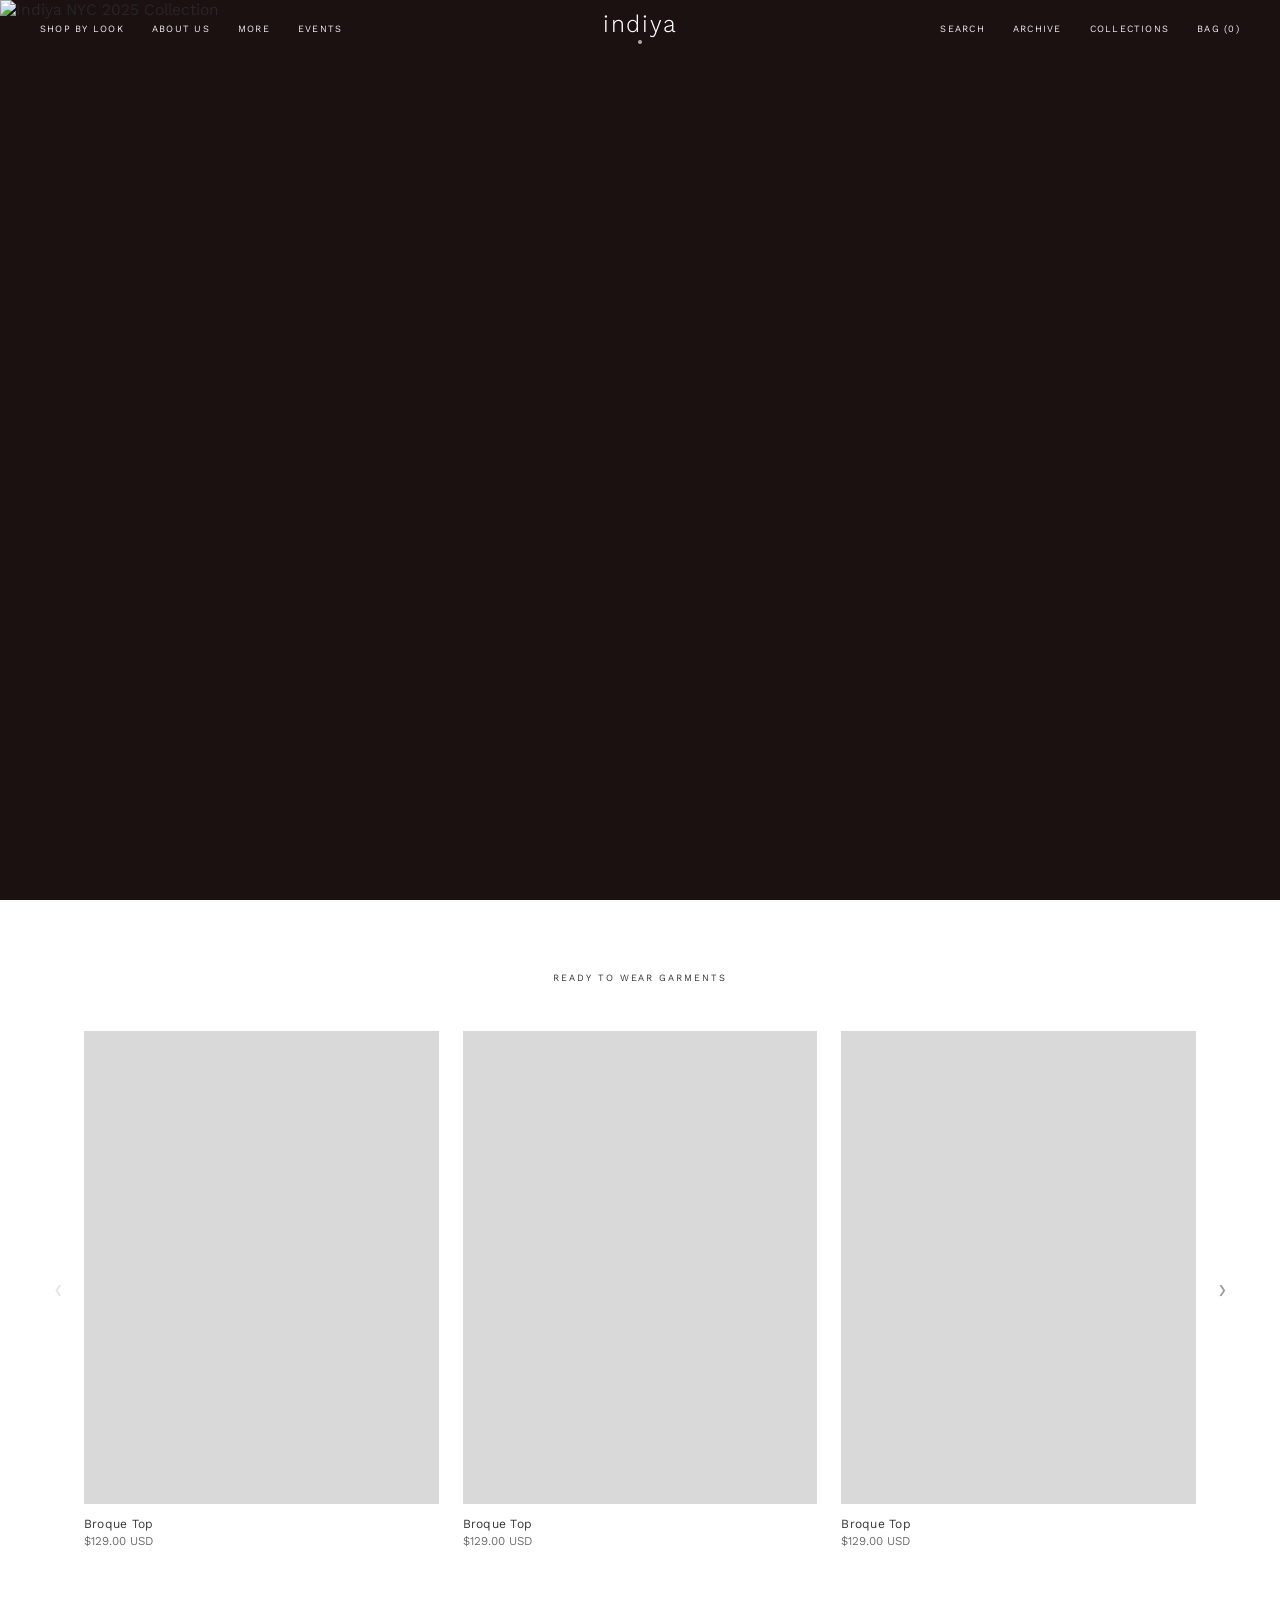
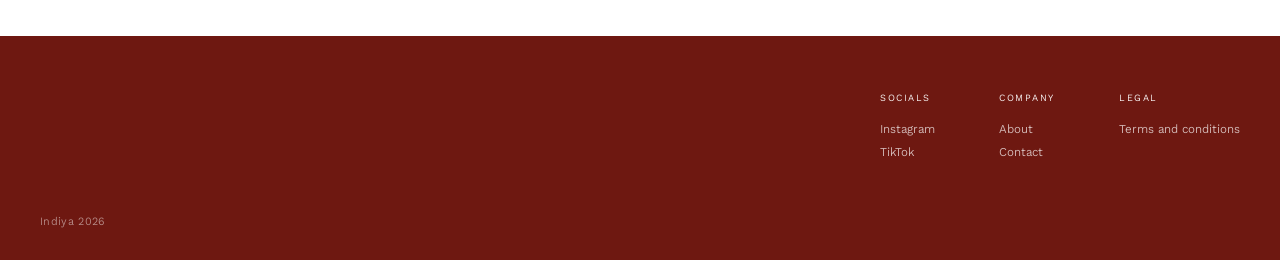
==== commit e623cc62: "Build INDIYA NYC static site from Figma design Replaces the Reserve guide with the full indiyanyc.co" ====
--- a/index.html
+++ b/index.html
@@ -1,832 +1,195 @@
 <!DOCTYPE html>
 <html lang="en">
 <head>
-<meta charset="UTF-8">
-<meta name="viewport" content="width=device-width, initial-scale=1.0">
-<title>Reserve — The Money &amp; Medicine of Fertility</title>
-<meta name="description" content="A clear, honest guide to what fertility actually costs, whether your insurance covers it, how to pay for it, and how to plan ahead — built for the woman the system forgot.">
-<meta name="theme-color" content="#171633">
-<meta property="og:type" content="website">
-<meta property="og:title" content="Reserve — The Money &amp; Medicine of Fertility">
-<meta property="og:description" content="Clear tools for understanding fertility costs, insurance coverage, financing, and planning ahead.">
-<meta property="og:url" content="https://riyagoelrs.github.io/reserve/">
-<meta name="twitter:card" content="summary">
-<link rel="canonical" href="https://riyagoelrs.github.io/reserve/">
-<link rel="preconnect" href="https://fonts.googleapis.com">
-<link rel="preconnect" href="https://fonts.gstatic.com" crossorigin>
-<link href="https://fonts.googleapis.com/css2?family=Fraunces:opsz,wght@9..144,400;9..144,500;9..144,600;9..144,700&amp;family=Hanken+Grotesk:wght@400;500;600;700&amp;family=IBM+Plex+Mono:wght@400;500;600&amp;display=swap" rel="stylesheet">
-<style>
-  :root{
-    --ink:#171633;          /* midnight indigo — primary text & dark sections */
-    --ink-soft:#3c3a5e;
-    --paper:#F5F1E8;        /* warm ivory */
-    --paper-2:#EDE7DA;      /* slightly deeper panel */
-    --gold:#C29A2E;         /* old marigold — the "asset" signal */
-    --gold-deep:#9d7c1f;
-    --rose:#B5495B;         /* deep rose — biology / human / action */
-    --rose-soft:#d98a97;
-    --sage:#4d6b66;         /* muted clinical teal — secondary data */
-    --line:#cfc6b3;
-    --line-dark:#34325a;
-    --good:#4d6b66;
-    --warn:#b5495b;
-    --radius:3px;
-    --maxw:1140px;
-  }
-  *{box-sizing:border-box}
-  html{scroll-behavior:smooth}
-  @media (prefers-reduced-motion: reduce){html{scroll-behavior:auto}}
-  body{
-    margin:0;background:var(--paper);color:var(--ink);
-    font-family:"Hanken Grotesk",system-ui,sans-serif;
-    font-size:17px;line-height:1.6;-webkit-font-smoothing:antialiased;
-  }
-  h1,h2,h3,h4{font-family:"Fraunces",Georgia,serif;font-weight:600;line-height:1.08;margin:0;letter-spacing:-0.01em}
-  .mono{font-family:"IBM Plex Mono",monospace}
-  a{color:var(--rose);text-decoration:none}
-  a:hover{text-decoration:underline}
-  a:focus-visible,button:focus-visible,select:focus-visible,input:focus-visible{outline:3px solid var(--gold);outline-offset:3px}
-  .skip-link{position:fixed;left:14px;top:10px;z-index:100;background:#fff;color:var(--ink);padding:9px 13px;border:2px solid var(--ink);transform:translateY(-150%)}
-  .skip-link:focus{transform:none}
-  .wrap{max-width:var(--maxw);margin:0 auto;padding:0 28px}
-  .eyebrow{font-family:"IBM Plex Mono",monospace;font-size:12px;letter-spacing:0.22em;text-transform:uppercase;color:var(--gold-deep)}
-  .num{font-family:"IBM Plex Mono",monospace;font-variant-numeric:tabular-nums}
+  <meta charset="UTF-8" />
+  <meta name="viewport" content="width=device-width, initial-scale=1.0" />
+  <title>INDIYA NYC — Ready to Wear</title>
+  <meta name="description" content="Indiya NYC fuses Indian heritage with contemporary silhouettes. Shop ready-to-wear garments rooted in tradition, crafted for the modern world." />
+  <link rel="canonical" href="https://indiyanyc.com/" />
 
-  /* ---- NAV ---- */
-  nav{position:sticky;top:0;z-index:50;background:rgba(245,241,232,.92);backdrop-filter:blur(8px);border-bottom:1px solid var(--line)}
-  .navin{max-width:var(--maxw);margin:0 auto;padding:13px 28px;display:flex;align-items:center;gap:22px}
-  .brand{font-family:"Fraunces",serif;font-weight:600;font-size:21px;letter-spacing:-0.02em;color:var(--ink)}
-  .brand span{color:var(--gold-deep)}
-  .navlinks{display:flex;gap:20px;margin-left:auto;flex-wrap:wrap}
-  .navlinks a{font-size:13.5px;color:var(--ink-soft);font-weight:500}
-  .navlinks a:hover{color:var(--rose);text-decoration:none}
-  @media(max-width:820px){.navlinks{display:none}}
+  <!-- Open Graph -->
+  <meta property="og:title"       content="INDIYA NYC" />
+  <meta property="og:description" content="Heritage fashion reimagined for the modern world." />
+  <meta property="og:url"         content="https://indiyanyc.com/" />
+  <meta property="og:type"        content="website" />
 
-  /* ---- HERO ---- */
-  header.hero{padding:74px 0 56px;border-bottom:1px solid var(--line)}
-  .hero .kick{margin-bottom:22px}
-  .hero h1{font-size:clamp(38px,6.6vw,76px);max-width:14ch}
-  .hero h1 em{font-style:italic;color:var(--rose)}
-  .hero .lede{font-size:clamp(18px,2.2vw,21px);max-width:54ch;margin-top:26px;color:var(--ink-soft)}
-  .hero .lede b{color:var(--ink);font-weight:600}
-  .chart-card{margin-top:42px;background:#fff;border:1px solid var(--line);border-radius:var(--radius);padding:26px 26px 18px;box-shadow:0 1px 0 rgba(0,0,0,.02)}
-  .chart-card .ct{display:flex;justify-content:space-between;align-items:baseline;flex-wrap:wrap;gap:10px;margin-bottom:4px}
-  .chart-card .ct h3{font-size:20px}
-  .chart-legend{display:flex;gap:18px;font-size:12.5px;font-family:"IBM Plex Mono",monospace}
-  .chart-legend i{display:inline-block;width:22px;height:3px;vertical-align:middle;margin-right:6px}
-  svg .draw{stroke-dasharray:1;stroke-dashoffset:1;animation:draw 1.8s ease forwards .3s}
-  @keyframes draw{to{stroke-dashoffset:0}}
-  @media(prefers-reduced-motion:reduce){svg .draw{animation:none;stroke-dashoffset:0}}
+  <link rel="preconnect" href="https://fonts.googleapis.com" />
+  <link rel="preconnect" href="https://fonts.gstatic.com" crossorigin />
+  <link href="https://fonts.googleapis.com/css2?family=Kantumruy+Pro:wght@300;400&display=swap" rel="stylesheet" />
+  <link rel="stylesheet" href="style.css" />
+</head>
+<body class="page-home">
 
-  /* ---- SECTION SCAFFOLD ---- */
-  section{padding:62px 0;border-bottom:1px solid var(--line)}
-  .sechead{display:flex;gap:16px;align-items:flex-start;margin-bottom:30px}
-  .sechead .idx{font-family:"IBM Plex Mono",monospace;font-size:13px;color:var(--gold-deep);padding-top:9px;white-space:nowrap}
-  .sechead h2{font-size:clamp(27px,4vw,42px);max-width:20ch}
-  .sechead h2 em{font-style:italic;color:var(--rose)}
-  .sechead .sub{margin-top:10px;color:var(--ink-soft);max-width:60ch}
+  <a href="#main" class="skip-link">Skip to content</a>
 
-  /* dark interludes */
-  .dark{background:var(--ink);color:var(--paper);border-bottom:1px solid var(--line-dark)}
-  .dark .eyebrow{color:var(--gold)}
-  .dark h2,.dark h3{color:#fff}
-  .dark .sechead h2 em{color:var(--rose-soft)}
-  .dark a{color:var(--gold)}
-  .pull{font-family:"Fraunces",serif;font-size:clamp(22px,3.4vw,34px);line-height:1.25;font-weight:500;max-width:24ch}
-  .pull em{font-style:italic;color:var(--gold)}
+  <!-- ═══════════════════════════════════════════
+       HEADER
+       ═══════════════════════════════════════════ -->
+  <header class="site-header" id="site-header">
+    <nav class="site-nav" aria-label="Main navigation">
 
-  /* ---- TOOL PANEL ---- */
-  .tool{background:#fff;border:1px solid var(--line);border-radius:var(--radius);overflow:hidden}
-  .tool .controls{padding:26px 26px 8px;background:var(--paper-2);border-bottom:1px solid var(--line)}
-  .grid2{display:grid;grid-template-columns:1fr 1fr;gap:18px 26px}
-  .grid3{display:grid;grid-template-columns:repeat(3,1fr);gap:18px 26px}
-  @media(max-width:720px){.grid2,.grid3{grid-template-columns:1fr}}
-  .field{margin-bottom:18px}
-  .field label{display:block;font-size:12.5px;font-family:"IBM Plex Mono",monospace;letter-spacing:.04em;text-transform:uppercase;color:var(--ink-soft);margin-bottom:7px}
-  select,input[type=number]{width:100%;padding:11px 12px;font-family:"Hanken Grotesk",sans-serif;font-size:15.5px;border:1px solid var(--line);border-radius:var(--radius);background:#fff;color:var(--ink)}
-  input[type=range]{width:100%;accent-color:var(--rose)}
-  .rangeval{font-family:"IBM Plex Mono",monospace;font-size:14px;color:var(--rose);font-weight:600}
-  .checks{display:flex;flex-wrap:wrap;gap:18px;margin-top:4px}
-  .checks label{font-family:"Hanken Grotesk",sans-serif;text-transform:none;letter-spacing:0;font-size:15px;color:var(--ink);display:flex;align-items:center;gap:8px;cursor:pointer}
-  .checks input{accent-color:var(--rose);width:17px;height:17px}
-  .out{padding:26px}
+      <div class="nav-left">
+        <a href="shop.html">Shop by Look</a>
+        <a href="about.html">About Us</a>
+        <a href="#">More</a>
+        <a href="#">Events</a>
+      </div>
 
-  /* result table */
-  table.stack{width:100%;border-collapse:collapse;font-size:15px}
-  table.stack th,table.stack td{text-align:left;padding:9px 10px;border-bottom:1px solid var(--line)}
-  table.stack th{font-family:"IBM Plex Mono",monospace;font-size:11.5px;letter-spacing:.06em;text-transform:uppercase;color:var(--ink-soft);font-weight:500}
-  table.stack td.r,table.stack th.r{text-align:right;font-family:"IBM Plex Mono",monospace;font-variant-numeric:tabular-nums;white-space:nowrap}
-  table.stack tr.total td{border-top:2px solid var(--ink);border-bottom:none;font-weight:700;padding-top:13px}
-  table.stack tr.total td.r{font-size:17px;color:var(--rose)}
-  .totalbar{display:flex;justify-content:space-between;align-items:baseline;flex-wrap:wrap;gap:10px;margin-top:22px;padding:18px 20px;background:var(--ink);color:#fff;border-radius:var(--radius)}
-  .totalbar .big{font-family:"IBM Plex Mono",monospace;font-size:clamp(24px,4vw,34px);font-weight:600;color:#fff}
-  .totalbar .lbl{font-family:"IBM Plex Mono",monospace;font-size:11.5px;letter-spacing:.08em;text-transform:uppercase;color:var(--gold)}
-  .reality{margin-top:16px;font-size:14.5px;padding:13px 16px;border-left:3px solid var(--rose);background:var(--paper-2);color:var(--ink-soft)}
-  .reality b{color:var(--ink)}
+      <div class="nav-center">
+        <a href="/" class="brand-logo" aria-label="Indiya NYC — home">
+          <!--
+            LOGO: Replace the text below with your actual logo once you have it.
+            Download your logo SVG from Figma, save it as assets/logo.svg, then swap to:
+            <img src="assets/logo.svg" alt="indiya" />
+          -->
+          <span class="brand-logo-text">indiya</span>
+          <span class="brand-logo-dot" aria-hidden="true"></span>
+        </a>
+      </div>
 
-  /* navigator */
-  .nav-step{display:none}
-  .nav-step.active{display:block;animation:fade .3s ease}
-  @keyframes fade{from{opacity:0;transform:translateY(4px)}to{opacity:1;transform:none}}
-  .opts{display:flex;flex-direction:column;gap:10px;margin-top:6px}
-  .opt{display:block;width:100%;text-align:left;padding:14px 16px;border:1px solid var(--line);border-radius:var(--radius);background:#fff;font-size:15.5px;font-family:inherit;color:var(--ink);cursor:pointer;transition:.15s}
-  .opt:hover{border-color:var(--rose);background:var(--paper-2)}
-  .opt small{display:block;color:var(--ink-soft);font-size:13px;margin-top:3px}
-  .stepq{font-family:"Fraunces",serif;font-size:22px;font-weight:600;margin-bottom:4px}
-  .stepmeta{font-family:"IBM Plex Mono",monospace;font-size:11.5px;letter-spacing:.1em;text-transform:uppercase;color:var(--gold-deep);margin-bottom:12px}
-  .verdict{padding:22px 24px;border-radius:var(--radius);border:1px solid var(--line)}
-  .verdict.v-likely{background:#eef3f0;border-color:var(--sage)}
-  .verdict.v-unlikely{background:#f7ecee;border-color:var(--rose-soft)}
-  .verdict.v-unknown{background:var(--paper-2)}
-  .verdict h4{font-size:19px;margin-bottom:8px}
-  .verdict .tag{font-family:"IBM Plex Mono",monospace;font-size:11px;letter-spacing:.1em;text-transform:uppercase;padding:4px 8px;border-radius:2px;color:#fff;display:inline-block;margin-bottom:10px}
-  .tag.likely{background:var(--sage)}.tag.unlikely{background:var(--rose)}.tag.depends{background:var(--gold-deep)}
-  .asklist{margin:12px 0 0;padding-left:0;list-style:none}
-  .asklist li{padding:7px 0 7px 26px;position:relative;font-size:15px;border-top:1px dashed var(--line)}
-  .asklist li:before{content:"→";position:absolute;left:0;color:var(--rose);font-family:"IBM Plex Mono",monospace}
-  .btn-ghost{margin-top:16px;background:none;border:1px solid var(--line);color:var(--ink-soft);font-family:"IBM Plex Mono",monospace;font-size:12px;letter-spacing:.06em;text-transform:uppercase;padding:9px 14px;border-radius:var(--radius);cursor:pointer}
-  .btn-ghost:hover{border-color:var(--rose);color:var(--rose)}
+      <div class="nav-right">
+        <a href="#" aria-label="Search">Search</a>
+        <a href="#">Archive</a>
+        <a href="shop.html">Collections</a>
+        <a href="#" aria-label="Shopping bag, 0 items">Bag (0)</a>
+      </div>
 
-  /* generic cards */
-  .cards{display:grid;grid-template-columns:repeat(auto-fit,minmax(240px,1fr));gap:18px}
-  .card{background:#fff;border:1px solid var(--line);border-radius:var(--radius);padding:22px}
-  .card h4{font-size:19px;margin-bottom:8px}
-  .card .meta{font-family:"IBM Plex Mono",monospace;font-size:11.5px;letter-spacing:.04em;text-transform:uppercase;color:var(--gold-deep);margin-bottom:12px}
-  .card p{margin:0 0 10px;font-size:14.5px;color:var(--ink-soft)}
-  .card .free{color:var(--sage);font-weight:600}
+      <!-- Mobile controls -->
+      <button class="nav-toggle" aria-label="Open menu" aria-expanded="false">
+        <span></span><span></span><span></span>
+      </button>
 
-  /* comparison tables */
-  .ctable-wrap{overflow-x:auto;border:1px solid var(--line);border-radius:var(--radius);background:#fff}
-  table.cmp{width:100%;border-collapse:collapse;font-size:14.5px;min-width:640px}
-  table.cmp th,table.cmp td{text-align:left;padding:13px 15px;border-bottom:1px solid var(--line);vertical-align:top}
-  table.cmp thead th{background:var(--ink);color:#fff;font-family:"IBM Plex Mono",monospace;font-size:11px;letter-spacing:.06em;text-transform:uppercase;font-weight:500;position:sticky;top:0}
-  table.cmp tbody tr:hover{background:var(--paper-2)}
-  table.cmp .name{font-weight:600;color:var(--ink)}
-  table.cmp .watch{color:var(--warn)}
-  table.cmp .num{white-space:nowrap}
+    </nav>
+  </header>
 
-  .twocol{display:grid;grid-template-columns:1fr 1fr;gap:26px}
-  @media(max-width:760px){.twocol{grid-template-columns:1fr}}
-  .prose p{max-width:62ch}
-  .stat-row{display:grid;grid-template-columns:repeat(auto-fit,minmax(150px,1fr));gap:1px;background:var(--line-dark);border:1px solid var(--line-dark);border-radius:var(--radius);overflow:hidden;margin-top:8px}
-  .stat{background:var(--ink);padding:20px}
-  .stat .v{font-family:"Fraunces",serif;font-size:30px;color:var(--gold);font-weight:600;line-height:1}
-  .stat .l{font-size:12.5px;color:#c9c5e0;margin-top:8px;line-height:1.4}
+  <!-- Mobile nav overlay -->
+  <div class="mobile-nav" role="dialog" aria-label="Mobile navigation">
+    <a href="shop.html">Shop by Look</a>
+    <a href="shop.html">Collections</a>
+    <a href="#">Archive</a>
+    <a href="about.html">About Us</a>
+    <a href="#">Events</a>
+    <a href="#">Search</a>
+    <a href="#">Bag (0)</a>
+  </div>
 
-  /* glossary */
-  details.gl{border-bottom:1px solid var(--line);padding:4px 0}
-  details.gl summary{cursor:pointer;padding:12px 4px;font-weight:600;font-size:16px;list-style:none;display:flex;justify-content:space-between;align-items:center}
-  details.gl summary::-webkit-details-marker{display:none}
-  details.gl summary:after{content:"+";font-family:"IBM Plex Mono",monospace;color:var(--rose);font-size:20px}
-  details.gl[open] summary:after{content:"–"}
-  details.gl p{margin:0 4px 14px;color:var(--ink-soft);font-size:15px;max-width:64ch}
-  details.gl summary .term-abbr{font-family:"IBM Plex Mono",monospace;font-size:12px;color:var(--gold-deep);font-weight:500;margin-left:10px}
+  <!-- ═══════════════════════════════════════════
+       MAIN
+       ═══════════════════════════════════════════ -->
+  <main id="main">
 
-  .disc{font-size:13px;color:var(--ink-soft);background:var(--paper-2);border:1px solid var(--line);border-radius:var(--radius);padding:16px 18px;margin-top:18px;line-height:1.5}
-  .disc b{color:var(--ink)}
+    <!-- HERO
+         ─────────────────────────────────────────
+         Add your hero photo as assets/hero.jpg
+         Recommended: landscape or tall portrait, min 2000px wide.
+         ───────────────────────────────────────── -->
+    <section class="hero" aria-label="Hero">
+      <img
+        src="assets/hero.jpg"
+        alt="Indiya NYC 2025 Collection"
+        class="hero-img"
+        fetchpriority="high"
+        onerror="this.parentElement.style.background='#1c1111'"
+      />
+    </section>
 
-  footer{background:var(--ink);color:#c9c5e0;padding:54px 0 40px}
-  footer h4{color:#fff;font-size:15px;font-family:"IBM Plex Mono",monospace;letter-spacing:.08em;text-transform:uppercase;margin-bottom:14px;font-weight:500}
-  footer .src{font-size:12.5px;line-height:1.7;color:#9b97b8}
-  footer .src a{color:#c9c5e0}
-  footer .legal{margin-top:30px;padding-top:22px;border-top:1px solid var(--line-dark);font-size:12.5px;color:#8784a3;line-height:1.6}
-  .roadmap-item{display:flex;gap:14px;padding:12px 0;border-bottom:1px dashed var(--line-dark)}
-  .roadmap-item .when{font-family:"IBM Plex Mono",monospace;font-size:11.5px;color:var(--gold);white-space:nowrap;padding-top:2px;min-width:74px}
-  .roadmap-item .what b{color:#fff}
-  .roadmap-item .what{font-size:14.5px;color:#c9c5e0}
-  sup a{font-size:11px;color:var(--gold-deep);text-decoration:none}
-</style>
-</head>
-<body id="top">
+    <!-- FEATURED PRODUCTS -->
+    <section class="products-section" aria-label="Ready to wear garments">
+      <h2 class="section-title">Ready to Wear Garments</h2>
 
-<a class="skip-link" href="#main-content">Skip to main content</a>
-<nav aria-label="Primary navigation">
-  <div class="navin">
-    <a class="brand" href="#top" aria-label="Reserve home">Reserve<span>.</span></a>
-    <div class="navlinks">
-      <a href="#cost">Cost</a>
-      <a href="#insurance">Insurance</a>
-      <a href="#free">Free &amp; financing</a>
-      <a href="#save">Savings plan</a>
-      <a href="#track">Tracking</a>
-      <a href="#peri">Perimenopause</a>
-      <a href="#states">States &amp; terms</a>
-    </div>
-  </div>
-</nav>
+      <div class="carousel-outer">
+        <button class="carousel-btn carousel-prev" aria-label="Previous">&#8249;</button>
 
-<header class="hero">
-  <div class="wrap">
-    <div class="eyebrow kick">Fertility · Finance · Health — independent &amp; ad-free</div>
-    <h1>The most expensive decision of your life has <em>no instruction manual.</em></h1>
-    <p class="lede">Egg freezing, IVF, and the long road to a baby can run from <b>$15,000 to well past $100,000</b> — and no one hands you the math, the insurance fine print, or a way to pay for it. Reserve does. Every tool here runs in your browser. <b>Nothing you type is stored or sent anywhere.</b></p>
+        <div class="product-track" id="productTrack">
 
-    <div class="chart-card">
-      <div class="ct">
-        <h3>Why waiting costs twice</h3>
-        <div class="chart-legend">
-          <span><i style="background:var(--rose)"></i>Egg viability</span>
-          <span><i style="background:var(--gold)"></i>Lifetime cost</span>
+          <!--
+            PRODUCTS: Replace placeholder blocks with real product images and info.
+            For each product, swap the gray div with:
+              <img src="assets/products/product-name.jpg" alt="Product name" />
+          -->
+
+          <article class="product-card">
+            <div class="product-img-wrap">
+              <div style="width:100%;height:100%;background:var(--placeholder)"></div>
+            </div>
+            <p class="product-name">Broque Top</p>
+            <p class="product-price">$129.00 USD</p>
+          </article>
+
+          <article class="product-card">
+            <div class="product-img-wrap">
+              <div style="width:100%;height:100%;background:var(--placeholder)"></div>
+            </div>
+            <p class="product-name">Broque Top</p>
+            <p class="product-price">$129.00 USD</p>
+          </article>
+
+          <article class="product-card">
+            <div class="product-img-wrap">
+              <div style="width:100%;height:100%;background:var(--placeholder)"></div>
+            </div>
+            <p class="product-name">Broque Top</p>
+            <p class="product-price">$129.00 USD</p>
+          </article>
+
+          <article class="product-card">
+            <div class="product-img-wrap">
+              <div style="width:100%;height:100%;background:var(--placeholder)"></div>
+            </div>
+            <p class="product-name">Broque Top</p>
+            <p class="product-price">$129.00 USD</p>
+          </article>
+
+          <article class="product-card">
+            <div class="product-img-wrap">
+              <div style="width:100%;height:100%;background:var(--placeholder)"></div>
+            </div>
+            <p class="product-name">Broque Top</p>
+            <p class="product-price">$129.00 USD</p>
+          </article>
+
+          <article class="product-card">
+            <div class="product-img-wrap">
+              <div style="width:100%;height:100%;background:var(--placeholder)"></div>
+            </div>
+            <p class="product-name">Broque Top</p>
+            <p class="product-price">$129.00 USD</p>
+          </article>
+
+        </div><!-- /product-track -->
+
+        <button class="carousel-btn carousel-next" aria-label="Next">&#8250;</button>
+      </div>
+
+    </section>
+
+  </main>
+
+  <!-- ═══════════════════════════════════════════
+       FOOTER
+       ═══════════════════════════════════════════ -->
+  <footer class="site-footer">
+    <div class="footer-inner">
+      <div class="footer-links">
+        <div class="footer-col">
+          <p class="footer-col-head">Socials</p>
+          <a href="#" target="_blank" rel="noopener">Instagram</a>
+          <a href="#" target="_blank" rel="noopener">TikTok</a>
+        </div>
+        <div class="footer-col">
+          <p class="footer-col-head">Company</p>
+          <a href="about.html">About</a>
+          <a href="contact.html">Contact</a>
+        </div>
+        <div class="footer-col">
+          <p class="footer-col-head">Legal</p>
+          <a href="terms.html">Terms and conditions</a>
         </div>
       </div>
-      <p style="font-size:14px;color:var(--ink-soft);margin:2px 0 14px;max-width:60ch">As you age, the biology gets harder and the bill gets bigger — at the same time. The two curves cross. That crossing is the entire reason fertility is a planning problem, not just a medical one.</p>
-      <svg viewBox="0 0 760 300" width="100%" height="auto" role="img" aria-label="Chart: egg viability falls and lifetime fertility cost rises with age, crossing near the late thirties.">
-        <!-- axes -->
-        <line x1="60" y1="250" x2="730" y2="250" stroke="#cfc6b3" stroke-width="1"/>
-        <line x1="60" y1="30" x2="60" y2="250" stroke="#cfc6b3" stroke-width="1"/>
-        <!-- x labels -->
-        <g font-family="IBM Plex Mono, monospace" font-size="12" fill="#3c3a5e" text-anchor="middle">
-          <text x="60" y="272">25</text><text x="194" y="272">30</text>
-          <text x="328" y="272">34</text><text x="462" y="272">38</text>
-          <text x="596" y="272">40</text><text x="730" y="272">42+</text>
-        </g>
-        <text x="395" y="294" font-family="IBM Plex Mono, monospace" font-size="11" fill="#9d7c1f" text-anchor="middle" letter-spacing="2">AGE AT FIRST CYCLE</text>
-        <!-- viability (rose) high->low -->
-        <path class="draw" d="M60,58 C220,70 320,110 462,180 C560,222 660,238 730,242" fill="none" stroke="#B5495B" stroke-width="3" pathLength="1"/>
-        <!-- cost (gold) low->high -->
-        <path class="draw" d="M60,232 C230,224 330,208 462,150 C560,104 650,58 730,42" fill="none" stroke="#C29A2E" stroke-width="3" pathLength="1"/>
-        <!-- crossing marker -->
-        <circle cx="438" cy="168" r="5" fill="#171633"/>
-        <text x="438" y="150" font-family="IBM Plex Mono, monospace" font-size="11.5" fill="#171633" text-anchor="middle">the squeeze</text>
-        <text x="438" y="135" font-family="IBM Plex Mono, monospace" font-size="10.5" fill="#3c3a5e" text-anchor="middle">~late 30s</text>
-      </svg>
-      <p style="font-size:12px;color:var(--ink-soft);margin:6px 4px 0">Illustrative. Egg quality and quantity decline gradually then steepen after the mid-30s; lifetime cost rises because older cycles more often need to be repeated.<sup><a href="#sources">1,2</a></sup></p>
+      <p class="footer-copy">Indiya <span id="footer-year">2025</span></p>
     </div>
-  </div>
-</header>
+  </footer>
 
-<main id="main-content">
-<!-- ================= COST ESTIMATOR ================= -->
-<section id="cost">
-  <div class="wrap">
-    <div class="sechead">
-      <span class="idx">TOOL 01</span>
-      <div>
-        <h2>What will this <em>actually</em> cost me?</h2>
-        <p class="sub">The "$10,000–$15,000" number on a clinic's homepage is the down payment, not the price. Set your situation and see the full stack — the line items clinics quietly bill separately.</p>
-      </div>
-    </div>
-
-    <div class="tool">
-      <div class="controls">
-        <div class="grid3">
-          <div class="field">
-            <label for="goal">What are you planning?</label>
-            <select id="goal">
-              <option value="freeze">Freeze eggs (preserve for later)</option>
-              <option value="journey">Freeze now + use them later (full journey)</option>
-              <option value="ivf">IVF now (trying to conceive)</option>
-            </select>
-          </div>
-          <div class="field">
-            <label for="age">Your age now</label>
-            <select id="age">
-              <option value="u35">Under 35</option>
-              <option value="3537">35–37</option>
-              <option value="3840">38–40</option>
-              <option value="o40">Over 40</option>
-            </select>
-          </div>
-          <div class="field">
-            <label for="loc">Where you'll treat</label>
-            <select id="loc">
-              <option value="1.3">Major metro (NYC / SF / LA)</option>
-              <option value="1.0" selected>Mid-size US city</option>
-              <option value="0.72">Lower-cost / travel for care</option>
-            </select>
-          </div>
-        </div>
-        <div class="grid3">
-          <div class="field">
-            <label for="cycles">Retrieval cycles: <span class="rangeval" id="cyclesv">2</span></label>
-            <input type="range" id="cycles" min="1" max="3" step="1" value="2">
-            <small style="font-size:12px;color:var(--ink-soft)">Most people need more than one. 20%+ do a third.<sup><a href="#sources">2</a></sup></small>
-          </div>
-          <div class="field">
-            <label for="storage">Years of storage: <span class="rangeval" id="storagev">8</span></label>
-            <input type="range" id="storage" min="0" max="12" step="1" value="8">
-          </div>
-          <div class="field">
-            <label>Add-ons your clinic may recommend</label>
-            <div class="checks">
-              <label><input type="checkbox" id="pgt"> PGT-A testing</label>
-              <label><input type="checkbox" id="icsi"> ICSI</label>
-            </div>
-          </div>
-        </div>
-      </div>
-      <div class="out">
-        <table class="stack" id="stackTable" aria-live="polite">
-          <thead><tr><th>Line item</th><th class="r">Low</th><th class="r">High</th></tr></thead>
-          <tbody id="stackBody"></tbody>
-        </table>
-        <div class="totalbar">
-          <div><div class="lbl">Realistic total, no insurance</div></div>
-          <div class="big"><span id="totLow"></span> – <span id="totHigh"></span></div>
-        </div>
-        <div class="reality" id="realityNote"></div>
-      </div>
-    </div>
-    <div class="disc"><b>Not medical or financial advice.</b> Estimates use publicly reported 2025–2026 US price ranges and your inputs only. Real quotes vary by clinic, body, and protocol. Get an itemized quote and a financial counselor's breakdown from any clinic before deciding.</div>
-  </div>
-</section>
-
-<!-- ================= INSURANCE NAVIGATOR ================= -->
-<section id="insurance" class="dark">
-  <div class="wrap">
-    <div class="sechead">
-      <span class="idx" style="color:var(--gold)">TOOL 02</span>
-      <div>
-        <div class="eyebrow" style="margin-bottom:10px">The one question no one tells you to ask</div>
-        <h2>Does my insurance <em>actually</em> cover it?</h2>
-        <p class="sub" style="color:#c9c5e0">Twenty-five states plus DC now mandate some fertility coverage; fifteen plus DC specifically require IVF.<sup><a href="#sources" style="color:var(--gold)">3</a></sup> But here's the trap: if your employer <b style="color:#fff">self-funds</b> its health plan, <b style="color:#fff">no state mandate reaches you</b> — even in Massachusetts, even in New York. Two-thirds of insured workers are in self-funded plans. Answer four questions.</p>
-      </div>
-    </div>
-
-    <div class="tool" style="color:var(--ink)">
-      <div class="out" id="navBox">
-        <!-- step 1 -->
-        <div class="nav-step active" data-step="1">
-          <div class="stepmeta">Step 1 of 4</div>
-          <div class="stepq">Where do you get your health insurance?</div>
-          <div class="opts">
-            <button class="opt" data-next="2" data-k="src" data-v="employer">Through my (or a spouse's) employer</button>
-            <button class="opt" data-next="end-individual" data-k="src" data-v="individual">I buy it myself (marketplace / individual plan)<small>Skip ahead — your path is different</small></button>
-          </div>
-        </div>
-        <!-- step 2 -->
-        <div class="nav-step" data-step="2">
-          <div class="stepmeta">Step 2 of 4 · Employer size</div>
-          <div class="stepq">How big is that employer?</div>
-          <div class="opts">
-            <button class="opt" data-next="3" data-k="size" data-v="small">Fewer than 100 employees</button>
-            <button class="opt" data-next="3" data-k="size" data-v="mid">100–499 employees</button>
-            <button class="opt" data-next="3" data-k="size" data-v="large">500 or more employees</button>
-          </div>
-        </div>
-        <!-- step 3 -->
-        <div class="nav-step" data-step="3">
-          <div class="stepmeta">Step 3 of 4 · The decisive question</div>
-          <div class="stepq">Is the plan fully insured or self-funded?</div>
-          <div class="opts">
-            <button class="opt" data-next="4" data-k="fund" data-v="fully">Fully insured<small>The employer buys a plan from an insurer (Aetna, Cigna…)</small></button>
-            <button class="opt" data-next="4" data-k="fund" data-v="self">Self-funded / self-insured<small>The employer pays claims itself; an insurer just administers</small></button>
-            <button class="opt" data-next="4" data-k="fund" data-v="unknown">I don't know<small>Most people don't — we'll tell you exactly how to find out</small></button>
-          </div>
-        </div>
-        <!-- step 4 -->
-        <div class="nav-step" data-step="4">
-          <div class="stepmeta">Step 4 of 4 · Your state</div>
-          <label class="stepq" for="navState">Which state regulates your plan?</label>
-          <div class="field" style="max-width:340px;margin-top:8px">
-            <select id="navState"><option value="">Select a state…</option></select>
-          </div>
-          <button class="opt" id="navGo" data-next="result" style="max-width:200px;text-align:center;border-color:var(--rose);color:var(--rose);font-weight:600">See my result →</button>
-        </div>
-        <!-- result -->
-        <div class="nav-step" data-step="result">
-          <div id="verdict"></div>
-          <button class="btn-ghost" onclick="navReset()">↺ Start over</button>
-        </div>
-        <div class="nav-step" data-step="end-individual">
-          <div class="verdict v-unknown">
-            <span class="tag depends">Individual / marketplace</span>
-            <h4>Your coverage depends on your state's benchmark plan</h4>
-            <p style="margin:0 0 6px">A handful of states fold IVF into the Essential Health Benefits benchmark that individual plans must follow; most don't.<sup><a href="#sources">3</a></sup> ERISA self-funding doesn't apply to you — but neither do most employer mandates.</p>
-            <ul class="asklist">
-              <li>Read your plan's <b>Summary of Benefits and Coverage</b> for "infertility" and "fertility preservation."</li>
-              <li>Call the number on your card and ask: "Is IVF, egg freezing, and fertility medication covered, and what's the lifetime maximum?"</li>
-              <li>Check whether your state expanded its benchmark plan for the current year.</li>
-            </ul>
-          </div>
-          <button class="btn-ghost" onclick="navReset()">↺ Start over</button>
-        </div>
-      </div>
-    </div>
-    <div class="disc" style="background:#201f44;border-color:var(--line-dark);color:#c9c5e0"><b style="color:#fff">Directional, not a determination.</b> State mandate scope, group-size thresholds, and definitions change constantly and vary by carrier. This tool tells you where to look and what to ask — it does not confirm your coverage. Verify with your HR/benefits team and insurer in writing. <b style="color:#fff">Not legal or insurance advice.</b></div>
-  </div>
-</section>
-
-<!-- ================= FREE + FINANCING ================= -->
-<section id="free">
-  <div class="wrap">
-    <div class="sechead">
-      <span class="idx">TOOL 03</span>
-      <div>
-        <h2>Where to freeze for free — and how to pay for the rest</h2>
-        <p class="sub">There are real ways to freeze at little or no cost. Each has a real catch. We'll name both.</p>
-      </div>
-    </div>
-
-    <h3 style="font-size:22px;margin-bottom:6px">Free &amp; low-cost paths</h3>
-    <p style="color:var(--ink-soft);max-width:62ch;margin-top:0">Free is rarely free of trade-offs. Read the fine print, not just the headline.</p>
-    <div class="cards" style="margin-top:18px">
-      <div class="card">
-        <h4>Egg-sharing programs</h4>
-        <div class="meta">e.g. Cofertility "Split"</div>
-        <p class="free">$0 + 10 years of storage</p>
-        <p>You donate <b>half</b> the eggs retrieved to another family; they cover your costs. Eligibility is narrow — typically ages <b>21–33</b> with strong ovarian reserve and full medical, genetic, psychological and legal screening.<sup><a href="#sources">4</a></sup></p>
-        <p class="watch" style="color:var(--warn);font-size:13.5px"><b>The catch:</b> it's an irreversible decision to give away genetic material, made at peak biological value, often under financial pressure. That is a profound choice, not a coupon. Sit with it.</p>
-      </div>
-      <div class="card">
-        <h4>Clinical trials &amp; research studies</h4>
-        <div class="meta">University &amp; academic centers</div>
-        <p class="free">Reduced or covered cycles</p>
-        <p>Academic fertility centers periodically run studies offering free or discounted retrieval in exchange for participation. Search ClinicalTrials.gov and local university REI departments.</p>
-        <p class="watch" style="color:var(--warn);font-size:13.5px"><b>The catch:</b> limited slots, strict eligibility, and you may be in a protocol that isn't the one you'd otherwise choose.</p>
-      </div>
-      <div class="card">
-        <h4>Grants &amp; scholarships</h4>
-        <div class="meta">RESOLVE, BabyQuest, others</div>
-        <p class="free">$2,000–$16,000 awards</p>
-        <p>Nonprofit grants offset treatment for those who qualify. RESOLVE (the National Infertility Association) maintains a current directory of grants and financing programs.<sup><a href="#sources">5</a></sup></p>
-        <p class="watch" style="color:var(--warn);font-size:13.5px"><b>The catch:</b> competitive, application-heavy, and usually require a diagnosis or financial-need criteria.</p>
-      </div>
-      <div class="card">
-        <h4>Employer benefits</h4>
-        <div class="meta">Carrot · Progyny · Maven</div>
-        <p class="free">Often the cheapest path of all</p>
-        <p>If your employer offers a fertility benefit, it may cover most of a cycle. <b>Always check this first</b> — it can be worth tens of thousands and you may not know you have it.</p>
-        <p class="watch" style="color:var(--warn);font-size:13.5px"><b>The catch:</b> roughly 19% of large employers cover elective egg freezing; the median lifetime max is under one full cycle.<sup><a href="#sources">3</a></sup></p>
-      </div>
-    </div>
-
-    <h3 style="font-size:22px;margin:42px 0 6px">Financing, compared honestly</h3>
-    <p style="color:var(--ink-soft);max-width:64ch;margin-top:0">Order of operations: <b>spend tax-advantaged money first</b> (HSA/FSA), use any employer benefit, exhaust grants — and only then borrow. When you borrow, the cheapest dollar wins.</p>
-    <div class="ctable-wrap" style="margin-top:16px">
-      <table class="cmp">
-        <thead><tr><th>Option</th><th>Typical cost</th><th>Best for</th><th>Watch out for</th></tr></thead>
-        <tbody>
-          <tr><td class="name">HSA / FSA (use first)</td><td class="num">Pre-tax dollars</td><td>Anyone eligible — saves ~20–35% via tax</td><td class="watch">FSA is use-it-or-lose-it; HSA needs a high-deductible plan</td></tr>
-          <tr><td class="name">Employer benefit</td><td class="num">$0–low</td><td>If you have Carrot/Progyny/Maven</td><td class="watch">Lifetime caps; may require a "diagnosis"</td></tr>
-          <tr><td class="name">Sunfish (marketplace + bundles)</td><td class="num">Partner-loan APRs; flat-fee bundles</td><td>Comparing several lenders; flat-fee IVF with a refund tier</td><td class="watch">It's a marketplace earning referral fees; bundles exclude some labs/PGT<sup><a href="#sources">6</a></sup></td></tr>
-          <tr><td class="name">Future Family</td><td class="num">~9.74%–23.74% APR</td><td>One monthly payment paid straight to the clinic; no prepay penalty</td><td class="watch">Membership/concierge fees; low rate needs strong credit<sup><a href="#sources">7</a></sup></td></tr>
-          <tr><td class="name">0% APR credit card</td><td class="num">0% for ~12–18 mo</td><td>If you can repay inside the promo window</td><td class="watch">Rate jumps hard after; only works if you'll clear it in time</td></tr>
-          <tr><td class="name">CareCredit</td><td class="num">"Deferred interest"</td><td>Quick approval at many clinics</td><td class="watch"><b>Deferred-interest trap:</b> miss the window and interest is charged retroactively from day one</td></tr>
-          <tr><td class="name">Personal / home-equity loan</td><td class="num">Varies by credit</td><td>Predictable fixed payments; HELOC may be lowest rate</td><td class="watch">HELOC puts your home on the line</td></tr>
-        </tbody>
-      </table>
-    </div>
-    <div class="disc"><b>Not financial advice.</b> APRs and terms are examples from lenders' own disclosures and change frequently — confirm current rates directly. A marketplace or referral relationship means a company may be paid when you choose a lender; that doesn't make it wrong, but ask who's getting paid.</div>
-  </div>
-</section>
-
-<!-- ================= SAVINGS PLANNER ================= -->
-<section id="save" class="dark">
-  <div class="wrap">
-    <div class="sechead">
-      <span class="idx" style="color:var(--gold)">TOOL 04</span>
-      <div>
-        <div class="eyebrow" style="margin-bottom:10px">Build it yourself, because no one built it for you</div>
-        <h2>Your own fertility <em>savings plan</em></h2>
-        <p class="sub" style="color:#c9c5e0">There is no dedicated, tax-advantaged "fertility savings account" in law — yet. Until there is, you assemble one from accounts that already exist. Set a target and a timeline; see what to set aside and where to put it.</p>
-      </div>
-    </div>
-
-    <div class="tool" style="color:var(--ink)">
-      <div class="controls">
-        <div class="grid3">
-          <div class="field">
-            <label for="target">Target amount ($)</label>
-            <input type="number" id="target" value="40000" min="5000" step="1000">
-          </div>
-          <div class="field">
-            <label for="have">Already saved ($)</label>
-            <input type="number" id="have" value="3000" min="0" step="500">
-          </div>
-          <div class="field">
-            <label for="months">Months until you'll need it: <span class="rangeval" id="monthsv">36</span></label>
-            <input type="range" id="months" min="6" max="120" step="6" value="36">
-          </div>
-        </div>
-      </div>
-      <div class="out">
-        <div class="totalbar" style="margin-top:0">
-          <div><div class="lbl">Set aside per month</div></div>
-          <div class="big" id="permonth"></div>
-        </div>
-        <p id="saveLine" style="margin:16px 0 22px;color:var(--ink-soft)"></p>
-
-        <h4 style="font-size:18px;margin-bottom:12px">Where to keep it — matched to your timeline</h4>
-        <div class="ctable-wrap">
-          <table class="cmp">
-            <thead><tr><th>Vehicle</th><th>What it's for</th><th>Why</th><th>Watch out for</th></tr></thead>
-            <tbody>
-              <tr><td class="name">HSA</td><td>The closest thing to a fertility account that exists</td><td>Triple tax-free: in, growth, and out for medical use. Egg freezing/IVF generally qualify.</td><td class="watch">Requires a high-deductible health plan; annual IRS contribution cap</td></tr>
-              <tr><td class="name">High-yield savings (HYSA)</td><td>Money you'll need within ~2 years</td><td>FDIC-insured, no market risk, liquid. Earns interest while it waits.</td><td class="watch">Rates move with the Fed; verify the current APY</td></tr>
-              <tr><td class="name">Brokerage (taxable)</td><td>Money you won't touch for 3+ years</td><td>Where the "women's health as an asset class" idea lives — you can buy exposure to the fertility economy yourself.</td><td class="watch"><b>Market risk.</b> Don't invest money you need on a fixed date. Not a recommendation.</td></tr>
-              <tr><td class="name">Employer FSA</td><td>The single year you'll actually treat</td><td>Pre-tax dollars for that year's bills.</td><td class="watch">Use-it-or-lose-it; lower annual cap. Time it to your treatment year.</td></tr>
-            </tbody>
-          </table>
-        </div>
-
-        <div style="margin-top:24px;padding:20px 22px;background:var(--paper-2);border-radius:var(--radius);border:1px solid var(--line)">
-          <div class="eyebrow" style="color:var(--gold-deep)">The thesis, said plainly</div>
-          <p style="margin:8px 0 0;max-width:64ch">Women's health is being repriced as an investable category. The femtech market is projected to roughly reach <b>$97B by 2030</b>; the broader US women's health market is tracked from ~<b>$18.8B (2024) toward $24.4B by 2030</b>.<sup><a href="#sources">8,9</a></sup> Capital is finally building <em>for</em> you. The asymmetry is that you can be an owner of that growth, not only a customer of it — at least one fertility-benefits company already trades publicly. If you choose exposure, do it as a long-horizon, diversified slice you can afford to lose, never as the bucket earmarked for your cycle.</p>
-        </div>
-        <div class="disc" style="margin-top:18px"><b>Not financial or investment advice.</b> This is an educational planner using your inputs and arithmetic only. It does not hold money, recommend securities, or know your full picture. Contribution caps and interest rates change yearly — check current figures. Talk to a licensed advisor before investing.</div>
-      </div>
-    </div>
-  </div>
-</section>
-
-<!-- ================= WEARABLES / TRACKING ================= -->
-<section id="track">
-  <div class="wrap">
-    <div class="sechead">
-      <span class="idx">GUIDE</span>
-      <div>
-        <h2>Wearables &amp; tracking — what they can and <em>can't</em> tell you</h2>
-        <p class="sub">Read this before you spend. Cycle wearables predict <b>when you ovulate</b>. Not one of them tells you about <b>egg quality</b> or whether freezing will work — that's a blood test (AMH) and an ultrasound (antral follicle count) at a clinic. Don't confuse the two.</p>
-      </div>
-    </div>
-    <div class="ctable-wrap">
-      <table class="cmp">
-        <thead><tr><th>Device</th><th>How it works</th><th>What it's good for</th><th>Reality check</th></tr></thead>
-        <tbody>
-          <tr><td class="name">Oura Ring</td><td>Continuous skin temperature + heart rate, overnight</td><td>Cycle phase &amp; fertile-window estimates; pairs with Natural Cycles</td><td class="watch">~$299 + subscription; trend data, not a clinical test<sup><a href="#sources">10</a></sup></td></tr>
-          <tr><td class="name">Natural Cycles</td><td>Temperature algorithm (app)</td><td>The only <b>FDA-cleared</b> birth-control / fertility app; can use Oura's data</td><td class="watch">Effectiveness depends on consistent use; an app, not contraception by itself</td></tr>
-          <tr><td class="name">Mira</td><td>At-home urine test of LH, estrogen (E3G), progesterone (PdG)</td><td>Actual hormone <b>values</b>; works for irregular cycles &amp; PCOS</td><td class="watch">~$199+ device plus ongoing test wands; HSA/FSA eligible</td></tr>
-          <tr><td class="name">Inito</td><td>Single urine strip reads 4 hormones incl. FSH</td><td>Tracks follicle growth and confirms ovulation at home</td><td class="watch">Recurring strip cost; consumer device, not a diagnosis</td></tr>
-          <tr><td class="name">Tempdrop</td><td>Wearable arm sensor, continuous basal temperature</td><td>FDA-registered; forgiving of irregular sleep</td><td class="watch">Confirms ovulation after the fact; doesn't predict far ahead</td></tr>
-          <tr><td class="name">Clair <span style="font-weight:400;color:var(--gold-deep);font-family:'IBM Plex Mono',monospace;font-size:10.5px;letter-spacing:.08em">EMERGING</span></td><td>Wrist wearable; 10 biosensors estimate estrogen, progesterone, LH &amp; FSH continuously, no blood draw<sup><a href="#sources">14</a></sup></td><td>Continuous hormone patterns across the whole lifespan — cycle, fertility timing, PCOS, perimenopause; claims 94% cycle-phase accuracy</td><td class="watch"><b>Pre-launch:</b> app beta 2026, hardware ships late 2026. Estimates hormones from proxies (not a blood assay); company claims not yet independently validated</td></tr>
-        </tbody>
-      </table>
-    </div>
-    <div class="disc"><b>The honest takeaway:</b> if your real question is "should I freeze, and will it work?", a wearable won't answer it. Book an <b>AMH test and antral follicle count</b> — that's the data that actually predicts your retrieval. Wearables are for timing conception, not measuring your reserve. Not medical advice.</div>
-  </div>
-</section>
-
-<!-- ================= PERIMENOPAUSE ================= -->
-<section id="peri" class="dark">
-  <div class="wrap">
-    <div class="sechead">
-      <span class="idx" style="color:var(--gold)">GUIDE</span>
-      <div>
-        <h2>The other end of the timeline: <em>perimenopause</em></h2>
-        <p class="sub" style="color:#c9c5e0">Fertility planning doesn't end at conception. Perimenopause can start in your late 30s and last a decade — and the same system that under-built fertility finance under-treats this too. Untreated, it can cost women years of healthy life and earnings. Care is finally getting easier to reach.</p>
-      </div>
-    </div>
-    <div class="stat-row">
-      <div class="stat"><div class="v">~10 yrs</div><div class="l">Typical span of the perimenopausal transition</div></div>
-      <div class="stat"><div class="v">1M+</div><div class="l">US women entering menopause each year</div></div>
-      <div class="stat"><div class="v">50 states</div><div class="l">Where insurance-covered virtual midlife care now reaches<sup><a href="#sources" style="color:var(--gold)">11</a></sup></div></div>
-    </div>
-    <div class="cards" style="margin-top:24px;color:var(--ink)">
-      <div class="card">
-        <h4>Midi Health</h4>
-        <div class="meta">Insurance-covered · all 50 states</div>
-        <p>Virtual clinic for women 40+ (and 35+ with symptoms): hormone therapy, labs, and coaching. Takes insurance and HSA/FSA.<sup><a href="#sources">11</a></sup></p>
-      </div>
-      <div class="card">
-        <h4>Evernow</h4>
-        <div class="meta">~$49–129 / month</div>
-        <p>Menopause-focused telehealth with personalized hormone therapy and ongoing virtual support; video visits covered by many insurers.<sup><a href="#sources">12</a></sup></p>
-      </div>
-      <div class="card">
-        <h4>Alloy</h4>
-        <div class="meta">HSA / FSA · no insurance</div>
-        <p>Asynchronous menopause care with prescriptions mailed to your door. Doesn't bill insurance but accepts HSA/FSA.<sup><a href="#sources">13</a></sup></p>
-      </div>
-      <div class="card">
-        <h4>Find a specialist</h4>
-        <div class="meta">The Menopause Society</div>
-        <p>Prefer in person? Use the Society's "Find a Practitioner" directory for clinicians certified in midlife hormone care.</p>
-      </div>
-    </div>
-    <div class="disc" style="background:#201f44;border-color:var(--line-dark);color:#c9c5e0">Treatment decisions — especially hormone therapy — are individual and have real risks and benefits. These are starting points for finding qualified care, not endorsements. <b style="color:#fff">Not medical advice.</b></div>
-  </div>
-</section>
-
-<!-- ================= STATES + GLOSSARY ================= -->
-<section id="states">
-  <div class="wrap">
-    <div class="sechead">
-      <span class="idx">REFERENCE</span>
-      <div>
-        <h2>State coverage &amp; the words on your invoice</h2>
-        <p class="sub">Look up your state's mandate tier, then decode the acronyms a clinic will throw at you without explaining.</p>
-      </div>
-    </div>
-
-    <div class="twocol">
-      <div>
-        <label for="stState" style="display:block;font-family:'Fraunces',serif;font-size:20px;font-weight:600;line-height:1.08;margin-bottom:10px">Your state's mandate tier</label>
-        <div class="field" style="max-width:340px">
-          <select id="stState"><option value="">Select a state…</option></select>
-        </div>
-        <div id="stResult" class="verdict v-unknown" style="display:none"></div>
-        <p style="font-size:13px;color:var(--ink-soft);margin-top:14px">Tiers reflect whether a state <i>requires</i> coverage — and remember the ERISA trap above means a self-funded employer plan can sidestep any of it. Counts current to 2026; verify your state's exact rules before relying on them.<sup><a href="#sources">3</a></sup></p>
-      </div>
-      <div>
-        <h3 style="font-size:20px;margin-bottom:10px">Decode your bill</h3>
-        <details class="gl"><summary>AMH<span class="term-abbr">blood test</span></summary><p>Anti-Müllerian hormone — a blood test that estimates your <b>ovarian reserve</b> (roughly, how many eggs you have left). One of the few numbers that actually predicts how a retrieval will go.</p></details>
-        <details class="gl"><summary>AFC<span class="term-abbr">ultrasound</span></summary><p>Antral follicle count — an ultrasound tally of small follicles, used alongside AMH to predict how many eggs a cycle may yield.</p></details>
-        <details class="gl"><summary>Retrieval cycle<span class="term-abbr">procedure</span></summary><p>The two-week process of hormone injections, monitoring, and a short procedure to collect eggs. The core unit of cost — and most people need more than one.</p></details>
-        <details class="gl"><summary>Vitrification<span class="term-abbr">freezing</span></summary><p>The flash-freezing method used to preserve eggs or embryos with minimal ice-crystal damage. "Freezing" on your invoice usually means this.</p></details>
-        <details class="gl"><summary>ICSI<span class="term-abbr">add-on</span></summary><p>Intracytoplasmic sperm injection — injecting a single sperm directly into an egg. Needed for male-factor infertility; often billed separately ($1,500–$2,500).</p></details>
-        <details class="gl"><summary>PGT-A<span class="term-abbr">add-on</span></summary><p>Preimplantation genetic testing for aneuploidy — screens embryos for chromosomal issues before transfer. Can reduce miscarriage but isn't right for everyone; $3,000–$6,000.</p></details>
-        <details class="gl"><summary>FET<span class="term-abbr">procedure</span></summary><p>Frozen embryo transfer — thawing and transferring a previously frozen embryo. Simpler and cheaper than a fresh IVF cycle.</p></details>
-        <details class="gl"><summary>ERISA / self-funded<span class="term-abbr">insurance</span></summary><p>The federal law that lets employers who pay their own claims ("self-funded") skip state insurance mandates. This single fact decides whether your state's fertility law applies to you.</p></details>
-      </div>
-    </div>
-  </div>
-</section>
-</main>
-
-<!-- ================= FOOTER ================= -->
-<footer>
-  <div class="wrap">
-    <div class="twocol">
-      <div>
-        <h4>What's coming next</h4>
-        <div class="roadmap-item"><span class="when">In build</span><span class="what"><b>Insurance portal connection.</b> Securely link your benefits to auto-fill coverage — requires a health-data partner and proper safeguards before it touches your data.</span></div>
-        <div class="roadmap-item"><span class="when">Exploring</span><span class="what"><b>Couples / male-factor planning.</b> Up to half of cases involve male factor, yet planning tools ignore it.</span></div>
-        <div class="roadmap-item"><span class="when">Watching</span><span class="what"><b>A real fertility savings account.</b> A dedicated tax-advantaged vehicle would need legislation. We'll track it and tell you when it's real.</span></div>
-        <p style="font-size:13px;color:#9b97b8;margin-top:18px">Reserve is independent and ad-free. Some financing links may pay a referral fee; that never changes what we tell you.</p>
-      </div>
-      <div>
-        <h4 id="sources">Sources</h4>
-        <div class="src">
-          1. FertilityIQ — egg freezing cost &amp; cycle data.<br>
-          2. CNY Fertility / BetterCare / Center4Reproduction — 2026 cost breakdowns.<br>
-          3. MultiState, OneDigital, Carrot, healthinsurance.org — 2026 state mandate counts &amp; ERISA.<br>
-          4. Cofertility — Split program terms; CBS News.<br>
-          5. RESOLVE: The National Infertility Association — financing &amp; grants.<br>
-          6. Sunfish — financing disclosures &amp; bundles.<br>
-          7. Future Family — loan terms &amp; APR disclosure.<br>
-          8. Femtech market projections to 2030.<br>
-          9. US women's health market (BusinessWire, 2025).<br>
-          10. Oura / Natural Cycles; Natural Womanhood device comparison.<br>
-          11. Midi Health (BusinessWire, 2025).<br>
-          12. Evernow — Flow Space, 2026.<br>
-          13. Alloy / Perry — telehealth comparison.<br>
-          14. Clair Health — wearclair.com; Stanford Daily, Wareable, Fitt Insider (2026).<br>
-          <span style="color:#7a7798">Figures reflect publicly reported 2025–2026 US data and were current at build. Verify before acting.</span>
-        </div>
-      </div>
-    </div>
-    <div class="legal">
-      <b style="color:#fff">Reserve provides educational information only.</b> It is <b>not medical advice, not financial or investment advice, and not legal advice</b>, and using it does not create any professional relationship. Cost, coverage, and rate figures are estimates that change frequently and vary by individual. Nothing you enter into any tool on this page is stored, transmitted, or seen by anyone — all calculations run in your browser. Always consult a qualified clinician, licensed financial advisor, and your insurer or benefits team before making decisions. © <span id="yr"></span> Reserve.
-    </div>
-  </div>
-</footer>
-
-<script>
-"use strict";
-const fmt = n => "$" + Math.round(n).toLocaleString("en-US");
-document.getElementById("yr").textContent = new Date().getFullYear();
-
-/* ---------- COST ESTIMATOR ---------- */
-const E = id => document.getElementById(id);
-const cycleDefault = {u35:1, "3537":2, "3840":2, o40:3};
-function estimate(){
-  const goal=E("goal").value, age=E("age").value, loc=parseFloat(E("loc").value);
-  const cyc=parseInt(E("cycles").value), yrs=parseInt(E("storage").value);
-  E("cyclesv").textContent=cyc; E("storagev").textContent=yrs;
-  // base ranges [low,high] in 2025-26 dollars, pre-location
-  const rows=[];
-  const add=(label,lo,hi)=>rows.push([label,lo*loc,hi*loc]);
-  add("Consultation &amp; diagnostics (AMH, ultrasound)",300,800);
-  add("Retrieval cycle ×"+cyc+" (procedure, monitoring, anesthesia, lab)",6000*cyc,12000*cyc);
-  add("Medications ×"+cyc+" cycle"+(cyc>1?"s":""),3000*cyc,6000*cyc);
-  add("Freezing / vitrification",600,1500);
-  if(yrs>0) add("Storage — "+yrs+" yr"+(yrs>1?"s":"")+" @ ~$500–$1,000/yr",500*yrs,1000*yrs);
-  if(E("icsi").checked) add("ICSI",1500,2500);
-  if(goal==="journey"||goal==="ivf"){
-    add("Egg thaw, fertilization &amp; embryo transfer",5000,13000);
-  }
-  if(goal==="ivf"){ /* trying now: a fresh full IVF often replaces freeze-only framing; keep transfer above */ }
-  if(E("pgt").checked) add("PGT-A genetic testing",3000,6000);
-  // render
-  let lo=0,hi=0,html="";
-  rows.forEach(r=>{lo+=r[1];hi+=r[2];
-    html+=`<tr><td>${r[0]}</td><td class="r">${fmt(r[1])}</td><td class="r">${fmt(r[2])}</td></tr>`;});
-  E("stackBody").innerHTML=html;
-  E("totLow").textContent=fmt(lo); E("totHigh").textContent=fmt(hi);
-  // reality note
-  let note="";
-  if(goal==="freeze"){
-    note=`<b>The number you'll see advertised is one cycle of freezing — roughly ${fmt(6000*loc)}–${fmt(13000*loc)}.</b> But storage compounds for years, and most people need a second retrieval. Freezing is buying an <b>option</b>, not a baby — using those eggs later is a separate bill of $5,000–$13,000+.`;
-  } else if(goal==="journey"){
-    note=`<b>This is the full arc most people don't price out:</b> freeze now, store for years, then thaw and transfer later. The clinic's freezing quote captures maybe a third of it.`;
-  } else {
-    note=`<b>A single IVF cycle without insurance averages around ${fmt(23747)}</b> nationally — and the successful path often takes more than one round. Your range above reflects that reality.`;
-  }
-  E("realityNote").innerHTML=note;
-}
-["goal","age","loc","cycles","storage","pgt","icsi"].forEach(id=>{
-  E(id).addEventListener("input",estimate);
-});
-// set cycle default when age changes
-E("age").addEventListener("change",()=>{ E("cycles").value=cycleDefault[E("age").value]; estimate(); });
-estimate();
-
-/* ---------- STATE DATA (maintainable) ---------- */
-// Tiers current to 2026. ivf = requires IVF coverage; some = some fertility mandate; none = no mandate.
-const STATES = {
-  "Alabama":"none","Alaska":"none","Arizona":"some","Arkansas":"ivf","California":"ivf",
-  "Colorado":"ivf","Connecticut":"ivf","Delaware":"ivf","District of Columbia":"ivf",
-  "Florida":"some","Georgia":"some","Hawaii":"ivf","Idaho":"none","Illinois":"ivf",
-  "Indiana":"none","Iowa":"none","Kansas":"none","Kentucky":"none","Louisiana":"some",
-  "Maine":"ivf","Maryland":"ivf","Massachusetts":"ivf","Michigan":"none","Minnesota":"none",
-  "Mississippi":"none","Missouri":"none","Montana":"some","Nebraska":"none","Nevada":"some",
-  "New Hampshire":"ivf","New Jersey":"ivf","New Mexico":"some","New York":"ivf",
-  "North Carolina":"none","North Dakota":"none","Ohio":"some","Oklahoma":"none","Oregon":"none",
-  "Pennsylvania":"none","Rhode Island":"ivf","South Carolina":"none","South Dakota":"none",
-  "Tennessee":"none","Texas":"some","Utah":"some","Vermont":"none","Virginia":"some",
-  "Washington":"none","West Virginia":"some","Wisconsin":"none","Wyoming":"none"
-};
-const TIER = {
-  ivf:{tag:"likely",cls:"v-likely",label:"Requires IVF coverage",
-       msg:"requires fully-insured plans to cover IVF (scope, age, and group-size rules vary)."},
-  some:{tag:"depends",cls:"v-unknown",label:"Some fertility mandate",
-       msg:"mandates some fertility coverage — but it may be diagnosis-only, preservation-only, or 'must offer' rather than 'must cover' IVF."},
-  none:{tag:"unlikely",cls:"v-unlikely",label:"No state mandate",
-       msg:"has no state fertility-coverage mandate. Any coverage you have comes from your employer's choice, not state law."}
-};
-// populate selects
-const stateNames=Object.keys(STATES);
-[ "navState","stState" ].forEach(id=>{
-  const s=E(id); stateNames.forEach(n=>{const o=document.createElement("option");o.value=n;o.textContent=n;s.appendChild(o);});
-});
-E("stState").addEventListener("change",()=>{
-  const v=E("stState").value, box=E("stResult");
-  if(!v){box.style.display="none";return;}
-  const t=TIER[STATES[v]];
-  box.style.display="block"; box.className="verdict "+t.cls;
-  box.innerHTML=`<span class="tag ${t.tag}">${t.label}</span><h4>${v}</h4><p style="margin:0">${v} ${t.msg}</p>`;
-});
-
-/* ---------- INSURANCE NAVIGATOR ---------- */
-const navState={};
-function showStep(s){
-  document.querySelectorAll("#navBox .nav-step").forEach(el=>el.classList.toggle("active",el.dataset.step===s));
-}
-document.querySelectorAll("#navBox .opt").forEach(btn=>{
-  btn.addEventListener("click",()=>{
-    if(btn.dataset.k) navState[btn.dataset.k]=btn.dataset.v;
-    const nx=btn.dataset.next;
-    if(nx==="result"){ if(!E("navState").value){E("navState").focus();return;} navState.state=E("navState").value; renderVerdict(); showStep("result"); }
-    else showStep(nx);
-  });
-});
-function navReset(){ for(const k in navState)delete navState[k]; E("navState").value=""; showStep("1"); document.getElementById("insurance").scrollIntoView({behavior:"smooth"});}
-function renderVerdict(){
-  const {fund,size,state}=navState;
-  const tier=STATES[state]||"none";
-  const stateLine = TIER[tier].msg;
-  let cls,tag,head,body;
-  const askBase=[
-    'Ask HR in writing: "Is our health plan fully insured or self-funded?"',
-    'Ask: "Do we cover IVF, egg freezing, and fertility medication — and what is the lifetime maximum?"',
-    'Ask your clinic\'s financial counselor to verify your benefits directly with the insurer.'
-  ];
-  if(fund==="self"){
-    cls="v-unlikely";tag='<span class="tag unlikely">State mandate does NOT apply</span>';
-    head="Your state's fertility law almost certainly doesn't reach you";
-    body=`Because your employer self-funds, ERISA exempts the plan from state mandates — regardless that ${state} ${stateLine} Your coverage depends entirely on whether your employer <b>chose</b> to add a fertility benefit (e.g., Carrot, Progyny, Maven). The good news: large self-funded employers are often the <i>most</i> generous, voluntarily. So ask.`;
-  } else if(fund==="fully"){
-    if(tier==="ivf"){
-      const thresh = (size==="small") ? " Note: many mandates only bind employers above a size threshold (often 100+), so a small employer may still be exempt." : "";
-      cls="v-likely";tag='<span class="tag likely">Mandate likely applies</span>';
-      head="A state IVF mandate probably reaches your plan";
-      body=`Your plan is fully insured and ${state} ${stateLine}${thresh} That's the best-case setup — but the <i>scope</i> (cycles, age limits, diagnosis requirements, LGBTQ+ inclusion) varies. Confirm the specifics.`;
-    } else if(tier==="some"){
-      cls="v-unknown";tag='<span class="tag depends">Partial — depends on the fine print</span>';
-      head="You may have some coverage, but maybe not IVF";
-      body=`Your plan is fully insured, so ${state}'s mandate can apply — but ${state} ${stateLine} You'll need to read exactly what's required versus merely offered.`;
-    } else {
-      cls="v-unlikely";tag='<span class="tag unlikely">No mandate to rely on</span>';
-      head="No state mandate backs you here";
-      body=`Your plan is fully insured, but ${state} ${stateLine} Any coverage is your employer's voluntary choice — check whether they offer a fertility benefit.`;
-    }
-  } else { // unknown
-    cls="v-unknown";tag='<span class="tag depends">Find this out first</span>';
-    head="Everything hinges on one answer you don't have yet";
-    body=`Whether ${state}'s rules matter depends entirely on whether your plan is fully insured or self-funded — and most people don't know which they have. Find out before anything else. (For reference: ${state} ${stateLine})`;
-  }
-  E("verdict").className="verdict "+cls;
-  E("verdict").innerHTML=`${tag}<h4>${head}</h4><p>${body}</p>
-    <div class="stepmeta" style="margin-top:16px">Do this next</div>
-    <ul class="asklist">${askBase.map(a=>"<li>"+a+"</li>").join("")}</ul>`;
-}
-
-/* ---------- SAVINGS PLANNER ---------- */
-function plan(){
-  const target=Math.max(0,parseFloat(E("target").value)||0);
-  const have=Math.max(0,parseFloat(E("have").value)||0);
-  const m=parseInt(E("months").value); E("monthsv").textContent=m;
-  const need=Math.max(0,target-have);
-  const pm=need/m;
-  E("permonth").textContent=fmt(pm);
-  const yrs=(m/12);
-  E("saveLine").innerHTML = need<=0
-    ? `You're already at your target. Keep it somewhere safe and liquid until you need it.`
-    : `To reach <b>${fmt(target)}</b> in <b>${m} months</b> (${yrs.toFixed(yrs%1?1:0)} years) from your current <b>${fmt(have)}</b>, set aside <b>${fmt(pm)}/month</b>. ${m<=24?"On a short runway, keep it in cash-equivalents — don't risk it in the market.":"On this longer runway, a portion could sit in a brokerage for growth, but keep what you'll need within ~2 years in cash."}`;
-}
-["target","have","months"].forEach(id=>E(id).addEventListener("input",plan));
-plan();
-</script>
+  <script src="main.js"></script>
 </body>
 </html>
--- a/style.css
+++ b/style.css
@@ -0,0 +1,438 @@
+/* ============================================================
+   INDIYA NYC — Stylesheet
+   Font: Kantumruy Pro (Google Fonts)
+   ============================================================ */
+
+:root {
+  --claret:      #6e1811;
+  --cream:       #f7f5e8;
+  --charcoal:    #272727;
+  --mid:         #666;
+  --placeholder: #d9d9d9;
+  --nav-h:       56px;
+  --max-w:       1200px;
+  --gap:         1.5rem;
+}
+
+*,
+*::before,
+*::after {
+  box-sizing: border-box;
+  margin: 0;
+  padding: 0;
+}
+
+html { scroll-behavior: smooth; }
+
+body {
+  font-family: 'Kantumruy Pro', Georgia, 'Times New Roman', serif;
+  font-weight: 400;
+  color: var(--charcoal);
+  background: #fff;
+  -webkit-font-smoothing: antialiased;
+}
+
+a  { text-decoration: none; color: inherit; }
+img { display: block; max-width: 100%; }
+button { font-family: inherit; cursor: pointer; }
+
+/* ── skip link ── */
+.skip-link {
+  position: absolute;
+  top: -100%;
+  left: 1rem;
+  background: #fff;
+  color: var(--charcoal);
+  padding: 0.4rem 1rem;
+  font-size: 0.75rem;
+  z-index: 9999;
+}
+.skip-link:focus { top: 0.5rem; }
+
+
+/* ============================================================
+   HEADER / NAV
+   ============================================================ */
+.site-header {
+  position: fixed;
+  top: 0; left: 0; right: 0;
+  height: var(--nav-h);
+  z-index: 200;
+  transition: background 0.35s ease, box-shadow 0.35s ease;
+}
+
+.site-nav {
+  display: flex;
+  align-items: center;
+  height: 100%;
+  padding: 0 2.5rem;
+  gap: 1rem;
+}
+
+.nav-left,
+.nav-right {
+  display: flex;
+  align-items: center;
+  gap: 1.75rem;
+  flex: 1;
+  font-size: 0.6rem;
+  letter-spacing: 0.13em;
+  text-transform: uppercase;
+}
+
+.nav-right { justify-content: flex-end; }
+
+.nav-center {
+  flex: 0 0 auto;
+  display: flex;
+  align-items: center;
+}
+
+/* homepage: transparent header, white links */
+.page-home .site-header { background: transparent; }
+.page-home .site-nav a,
+.page-home .brand-logo  { color: #fff; }
+
+/* homepage: after scrolling past hero, go opaque */
+.page-home .site-header.opaque {
+  background: #fff;
+  box-shadow: 0 1px 0 rgba(0,0,0,.08);
+}
+.page-home .site-header.opaque .site-nav a,
+.page-home .site-header.opaque .brand-logo { color: var(--charcoal); }
+
+/* interior pages: always opaque */
+body:not(.page-home) .site-header {
+  background: #fff;
+  box-shadow: 0 1px 0 rgba(0,0,0,.08);
+}
+body:not(.page-home) .site-nav a,
+body:not(.page-home) .brand-logo { color: var(--charcoal); }
+
+.site-nav a:hover { opacity: 0.55; transition: opacity 0.2s; }
+
+
+/* ── brand logo ── */
+.brand-logo {
+  display: inline-flex;
+  flex-direction: column;
+  align-items: center;
+  gap: 4px;
+  line-height: 1;
+  transition: opacity 0.2s;
+}
+.brand-logo:hover { opacity: 0.6; }
+
+.brand-logo img {
+  height: 30px;
+  width: auto;
+  display: block;
+}
+
+/* Text fallback (shown when logo.svg isn't yet added) */
+.brand-logo-text {
+  font-size: 1.5rem;
+  font-weight: 300;
+  letter-spacing: 0.07em;
+  display: block;
+}
+
+.brand-logo-dot {
+  width: 4px;
+  height: 4px;
+  border-radius: 50%;
+  background: currentColor;
+  opacity: 0.65;
+  display: block;
+}
+
+/* ── mobile hamburger (hidden on desktop) ── */
+.nav-toggle {
+  display: none;
+  background: none;
+  border: none;
+  flex-direction: column;
+  gap: 5px;
+  padding: 4px;
+  color: inherit;
+}
+.nav-toggle span {
+  display: block;
+  width: 22px;
+  height: 1px;
+  background: currentColor;
+  transition: transform 0.25s, opacity 0.25s;
+}
+.nav-toggle.open span:nth-child(1) { transform: translateY(6px) rotate(45deg); }
+.nav-toggle.open span:nth-child(2) { opacity: 0; }
+.nav-toggle.open span:nth-child(3) { transform: translateY(-6px) rotate(-45deg); }
+
+/* mobile nav drawer */
+.mobile-nav {
+  display: none;
+  position: fixed;
+  inset: 0;
+  background: #fff;
+  z-index: 150;
+  flex-direction: column;
+  align-items: center;
+  justify-content: center;
+  gap: 2.5rem;
+  font-size: 0.85rem;
+  letter-spacing: 0.15em;
+  text-transform: uppercase;
+}
+.mobile-nav.open { display: flex; }
+.mobile-nav a { color: var(--charcoal); }
+.mobile-nav a:hover { opacity: 0.5; }
+
+
+/* ============================================================
+   HERO
+   ============================================================ */
+.hero {
+  width: 100%;
+  height: 100svh;
+  min-height: 500px;
+  overflow: hidden;
+  background: #1c1111;
+}
+
+.hero-img {
+  width: 100%;
+  height: 100%;
+  object-fit: cover;
+  object-position: center top;
+  display: block;
+}
+
+
+/* ============================================================
+   PRODUCTS — CAROUSEL (homepage)
+   ============================================================ */
+.products-section {
+  padding: 4.5rem 2.5rem 5.5rem;
+}
+
+.section-title {
+  text-align: center;
+  font-size: 0.6rem;
+  font-weight: 400;
+  letter-spacing: 0.2em;
+  text-transform: uppercase;
+  margin-bottom: 3rem;
+}
+
+.carousel-outer {
+  max-width: var(--max-w);
+  margin: 0 auto;
+  display: flex;
+  align-items: center;
+  gap: 0.5rem;
+}
+
+.product-track {
+  flex: 1;
+  display: grid;
+  grid-template-columns: repeat(3, 1fr);
+  gap: var(--gap);
+  overflow: hidden;
+}
+
+.carousel-btn {
+  flex-shrink: 0;
+  background: none;
+  border: none;
+  width: 36px;
+  height: 36px;
+  font-size: 1.75rem;
+  display: flex;
+  align-items: center;
+  justify-content: center;
+  opacity: 0.45;
+  color: var(--charcoal);
+  transition: opacity 0.2s;
+  padding: 0;
+  line-height: 1;
+}
+.carousel-btn:hover:not(:disabled) { opacity: 1; }
+.carousel-btn:disabled { opacity: 0.12; cursor: default; }
+
+
+/* ============================================================
+   PRODUCT CARD (shared)
+   ============================================================ */
+.product-card { cursor: pointer; }
+
+.product-img-wrap {
+  aspect-ratio: 3 / 4;
+  overflow: hidden;
+  background: var(--placeholder);
+  margin-bottom: 0.8rem;
+}
+
+.product-img-wrap img {
+  width: 100%;
+  height: 100%;
+  object-fit: cover;
+  transition: transform 0.45s ease;
+  display: block;
+}
+.product-card:hover .product-img-wrap img { transform: scale(1.04); }
+
+.product-name  { font-size: 0.78rem; letter-spacing: 0.02em; margin-bottom: 0.2rem; }
+.product-price { font-size: 0.75rem; color: var(--mid); }
+
+
+/* ============================================================
+   SHOP PAGE
+   ============================================================ */
+.page-shop { background: #fff; }
+
+.shop-section {
+  padding-top: calc(var(--nav-h) + 3rem);
+  padding-bottom: 5rem;
+  padding-left: 2.5rem;
+  padding-right: 2.5rem;
+  max-width: calc(var(--max-w) + 5rem);
+  margin: 0 auto;
+}
+
+.shop-section .section-title { margin-bottom: 3rem; }
+
+.product-grid {
+  display: grid;
+  grid-template-columns: repeat(3, 1fr);
+  gap: 1.5rem 1.5rem;
+}
+
+
+/* ============================================================
+   ABOUT PAGE
+   ============================================================ */
+.page-about { background: var(--cream); }
+
+.about-section {
+  padding-top: calc(var(--nav-h) + 5.5rem);
+  padding-bottom: 7rem;
+  padding-left: 2rem;
+  padding-right: 2rem;
+  display: flex;
+  flex-direction: column;
+  align-items: center;
+}
+
+.about-photo-wrap {
+  position: relative;
+  width: 100%;
+  max-width: 440px;
+  margin-bottom: 5rem;
+}
+
+.about-photo {
+  display: block;
+  width: 100%;
+  position: relative;
+  z-index: 1;
+}
+
+.marigold {
+  position: absolute;
+  pointer-events: none;
+  z-index: 2;
+}
+.marigold-tl { width: 32%; top: -14%; left: -12%; transform: rotate(-12deg); }
+.marigold-tr { width: 32%; top:  -6%; right: -14%; transform: rotate(55deg); }
+.marigold-br { width: 32%; bottom: -18%; right: -11%; transform: rotate(22deg); }
+
+.about-text {
+  max-width: 480px;
+  text-align: center;
+  font-size: 0.88rem;
+  line-height: 1.9;
+  color: #1a1a1a;
+}
+.about-text p + p { margin-top: 1.75rem; }
+
+
+/* ============================================================
+   FOOTER
+   ============================================================ */
+.site-footer {
+  background: var(--claret);
+  color: #fff;
+  padding: 3.5rem 2.5rem 2rem;
+}
+
+.footer-inner {
+  max-width: var(--max-w);
+  margin: 0 auto;
+}
+
+.footer-links {
+  display: flex;
+  gap: 4rem;
+  justify-content: flex-end;
+  margin-bottom: 3.5rem;
+}
+
+.footer-col {
+  display: flex;
+  flex-direction: column;
+  gap: 0.55rem;
+}
+
+.footer-col-head {
+  font-size: 0.6rem;
+  letter-spacing: 0.16em;
+  text-transform: uppercase;
+  margin-bottom: 0.65rem;
+}
+
+.footer-col a {
+  font-size: 0.75rem;
+  opacity: 0.72;
+  transition: opacity 0.2s;
+}
+.footer-col a:hover { opacity: 1; }
+
+.footer-copy {
+  font-size: 0.7rem;
+  opacity: 0.5;
+  letter-spacing: 0.03em;
+}
+
+
+/* ============================================================
+   RESPONSIVE
+   ============================================================ */
+@media (max-width: 820px) {
+  .nav-left,
+  .nav-right { display: none; }
+
+  .nav-toggle { display: flex; }
+
+  .site-nav { justify-content: space-between; }
+
+  .nav-center { flex: 1; justify-content: center; }
+}
+
+@media (max-width: 640px) {
+  .product-track {
+    grid-template-columns: repeat(2, 1fr);
+  }
+
+  .carousel-btn { display: none; }
+
+  .product-grid { grid-template-columns: repeat(2, 1fr); }
+
+  .footer-links {
+    flex-direction: column;
+    gap: 2rem;
+    justify-content: flex-start;
+  }
+}
+
+@media (max-width: 400px) {
+  .product-grid { grid-template-columns: 1fr; }
+}
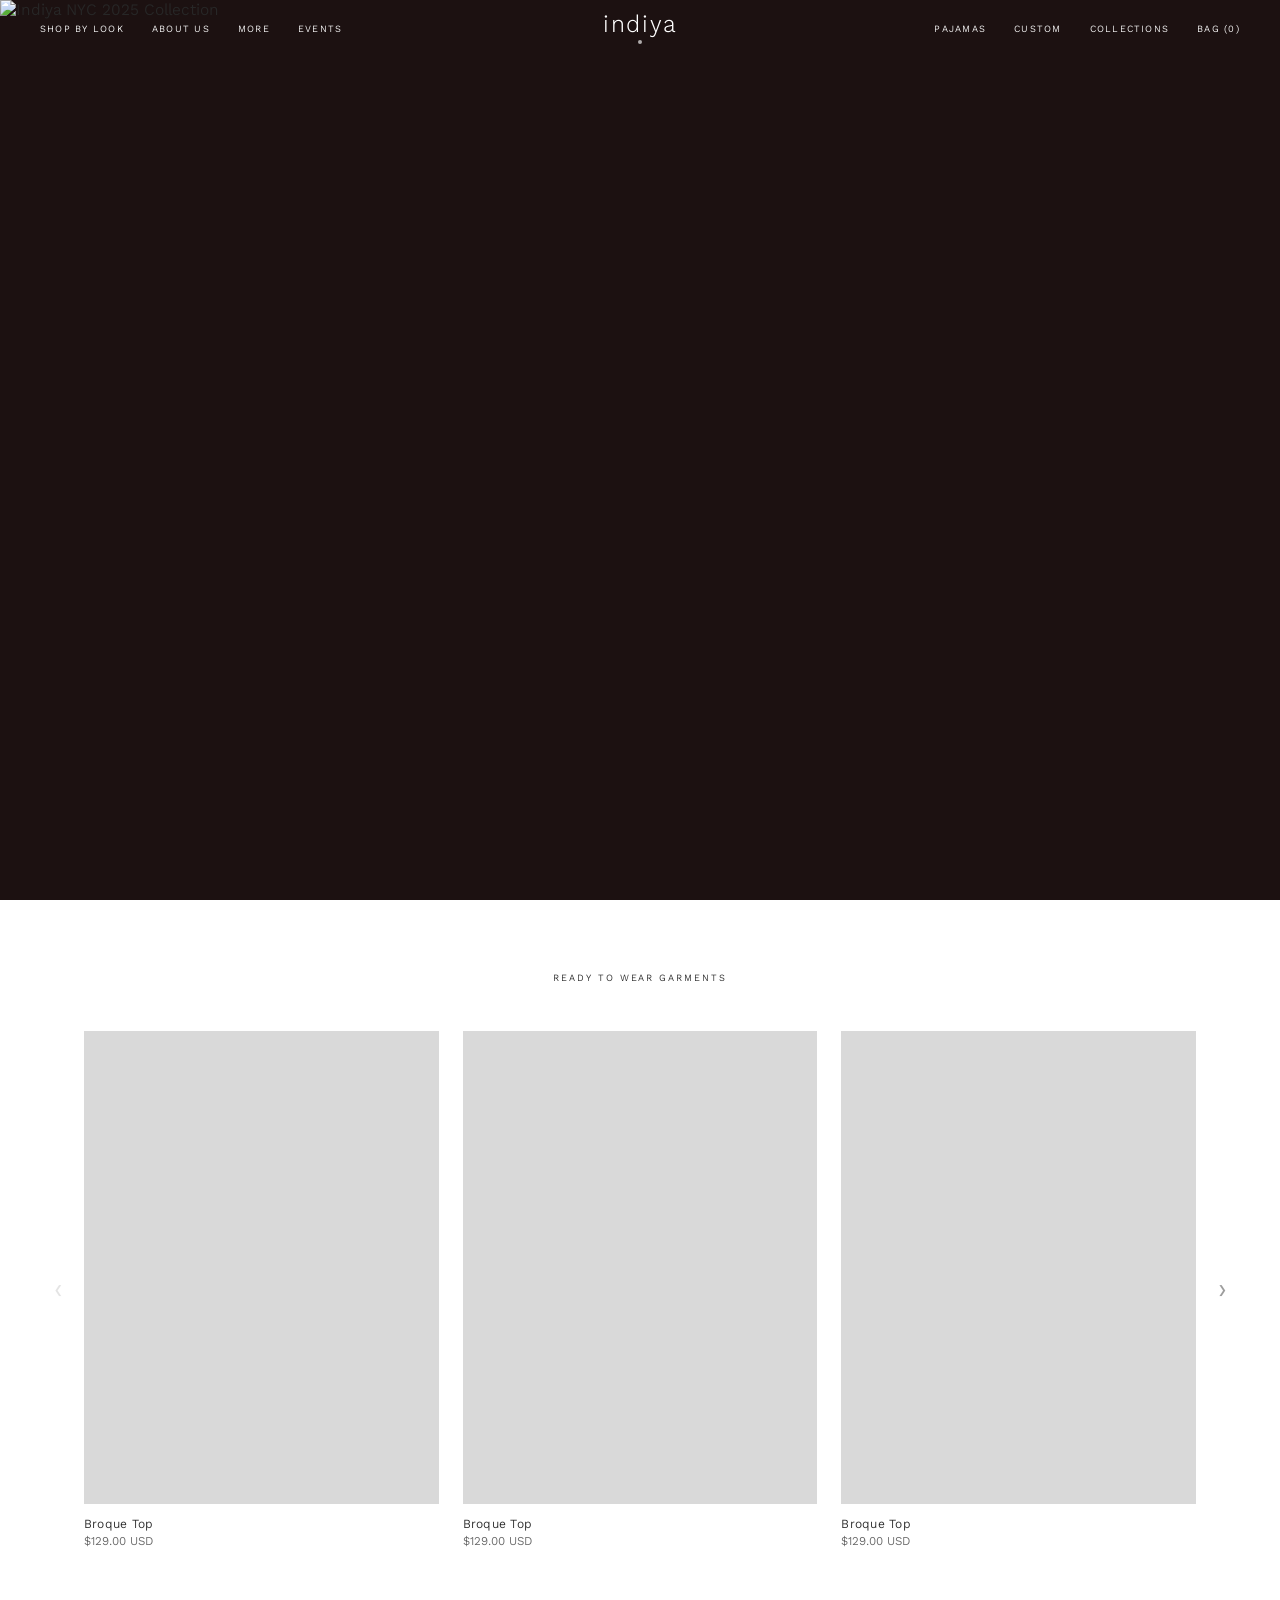
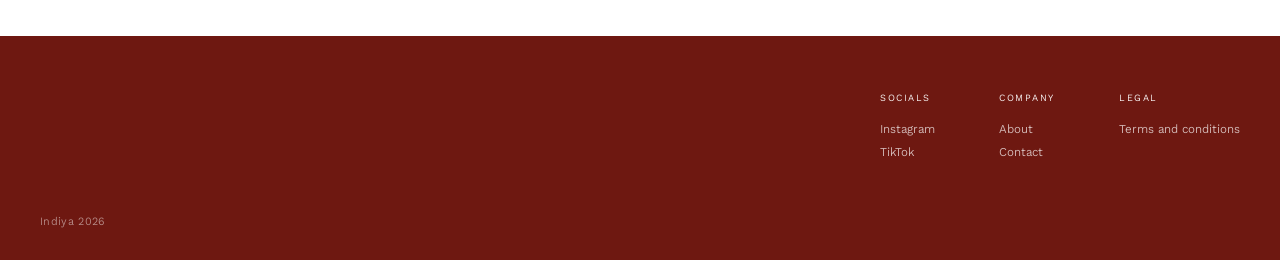
==== commit bc728873: "Add collections hub, pajamas + custom pages; unify nav New pages: - collections.html — landing with " ====
--- a/index.html
+++ b/index.html
@@ -29,7 +29,7 @@
     <nav class="site-nav" aria-label="Main navigation">
 
       <div class="nav-left">
-        <a href="shop.html">Shop by Look</a>
+        <a href="collections.html">Shop by Look</a>
         <a href="about.html">About Us</a>
         <a href="#">More</a>
         <a href="#">Events</a>
@@ -48,9 +48,9 @@
       </div>
 
       <div class="nav-right">
-        <a href="#" aria-label="Search">Search</a>
-        <a href="#">Archive</a>
-        <a href="shop.html">Collections</a>
+        <a href="pajamas.html">Pajamas</a>
+        <a href="custom.html">Custom</a>
+        <a href="collections.html">Collections</a>
         <a href="#" aria-label="Shopping bag, 0 items">Bag (0)</a>
       </div>
 
@@ -64,12 +64,11 @@
 
   <!-- Mobile nav overlay -->
   <div class="mobile-nav" role="dialog" aria-label="Mobile navigation">
-    <a href="shop.html">Shop by Look</a>
-    <a href="shop.html">Collections</a>
-    <a href="#">Archive</a>
+    <a href="pajamas.html">Pajamas</a>
+    <a href="custom.html">Custom</a>
+    <a href="collections.html">Shop the Collection</a>
     <a href="about.html">About Us</a>
     <a href="#">Events</a>
-    <a href="#">Search</a>
     <a href="#">Bag (0)</a>
   </div>
 
--- a/style.css
+++ b/style.css
@@ -308,6 +308,159 @@
 
 
 /* ============================================================
+   COLLECTIONS LANDING
+   ============================================================ */
+.page-collections { background: #fff; }
+
+.collections-hero {
+  padding-top: calc(var(--nav-h) + 3rem);
+  padding-bottom: 4rem;
+  padding-left: 2.5rem;
+  padding-right: 2.5rem;
+  text-align: center;
+}
+
+.collections-intro {
+  font-size: 0.62rem;
+  letter-spacing: 0.2em;
+  text-transform: uppercase;
+  margin-bottom: 0.5rem;
+}
+
+.category-grid {
+  display: grid;
+  grid-template-columns: repeat(3, 1fr);
+}
+
+.category-tile {
+  position: relative;
+  overflow: hidden;
+  display: block;
+  aspect-ratio: 2 / 3;
+  background: var(--placeholder);
+  cursor: pointer;
+}
+
+.category-tile img {
+  position: absolute;
+  inset: 0;
+  width: 100%;
+  height: 100%;
+  object-fit: cover;
+  transition: transform 0.55s ease;
+  display: block;
+}
+
+.category-tile:hover img { transform: scale(1.04); }
+
+.category-tile-label {
+  position: absolute;
+  bottom: 0;
+  left: 0;
+  right: 0;
+  padding: 1.75rem 1.5rem;
+  background: linear-gradient(to top, rgba(0,0,0,0.5) 0%, transparent 100%);
+  display: flex;
+  flex-direction: column;
+  gap: 0.4rem;
+  transition: background 0.3s;
+}
+
+.category-tile:hover .category-tile-label {
+  background: linear-gradient(to top, rgba(0,0,0,0.65) 0%, transparent 100%);
+}
+
+.category-tile-name {
+  color: #fff;
+  font-size: 0.65rem;
+  letter-spacing: 0.2em;
+  text-transform: uppercase;
+  font-weight: 400;
+}
+
+.category-tile-cta {
+  color: rgba(255,255,255,0.75);
+  font-size: 0.6rem;
+  letter-spacing: 0.12em;
+  text-transform: uppercase;
+}
+
+/* ── Pajamas page ── */
+.page-pajamas { background: #fff; }
+
+/* ── Custom page ── */
+.page-custom { background: var(--cream); }
+
+.custom-section {
+  padding-top: calc(var(--nav-h) + 5rem);
+  padding-bottom: 7rem;
+  padding-left: 2rem;
+  padding-right: 2rem;
+  display: flex;
+  flex-direction: column;
+  align-items: center;
+  text-align: center;
+}
+
+.custom-section h1 {
+  font-size: 0.62rem;
+  letter-spacing: 0.2em;
+  text-transform: uppercase;
+  font-weight: 400;
+  margin-bottom: 1.75rem;
+}
+
+.custom-lede {
+  max-width: 460px;
+  font-size: 0.88rem;
+  line-height: 1.9;
+  margin-bottom: 3.5rem;
+  color: #1a1a1a;
+}
+
+.custom-steps {
+  display: grid;
+  grid-template-columns: repeat(3, 1fr);
+  gap: 2rem 3rem;
+  max-width: 680px;
+  margin-bottom: 4rem;
+  text-align: left;
+}
+
+.custom-step-num {
+  font-size: 0.6rem;
+  letter-spacing: 0.15em;
+  text-transform: uppercase;
+  color: var(--claret);
+  margin-bottom: 0.5rem;
+}
+
+.custom-step-title {
+  font-size: 0.78rem;
+  font-weight: 400;
+  margin-bottom: 0.4rem;
+  letter-spacing: 0.03em;
+}
+
+.custom-step-desc {
+  font-size: 0.75rem;
+  line-height: 1.75;
+  color: #555;
+}
+
+.custom-cta {
+  display: inline-block;
+  background: var(--claret);
+  color: #fff;
+  font-size: 0.62rem;
+  letter-spacing: 0.18em;
+  text-transform: uppercase;
+  padding: 0.9rem 2.75rem;
+  transition: opacity 0.2s;
+}
+.custom-cta:hover { opacity: 0.82; }
+
+/* ============================================================
    ABOUT PAGE
    ============================================================ */
 .page-about { background: var(--cream); }
@@ -426,6 +579,14 @@
 
   .product-grid { grid-template-columns: repeat(2, 1fr); }
 
+  .category-grid {
+    grid-template-columns: 1fr;
+  }
+
+  .category-tile { aspect-ratio: 3 / 2; }
+
+  .custom-steps { grid-template-columns: 1fr; gap: 2rem; }
+
   .footer-links {
     flex-direction: column;
     gap: 2rem;
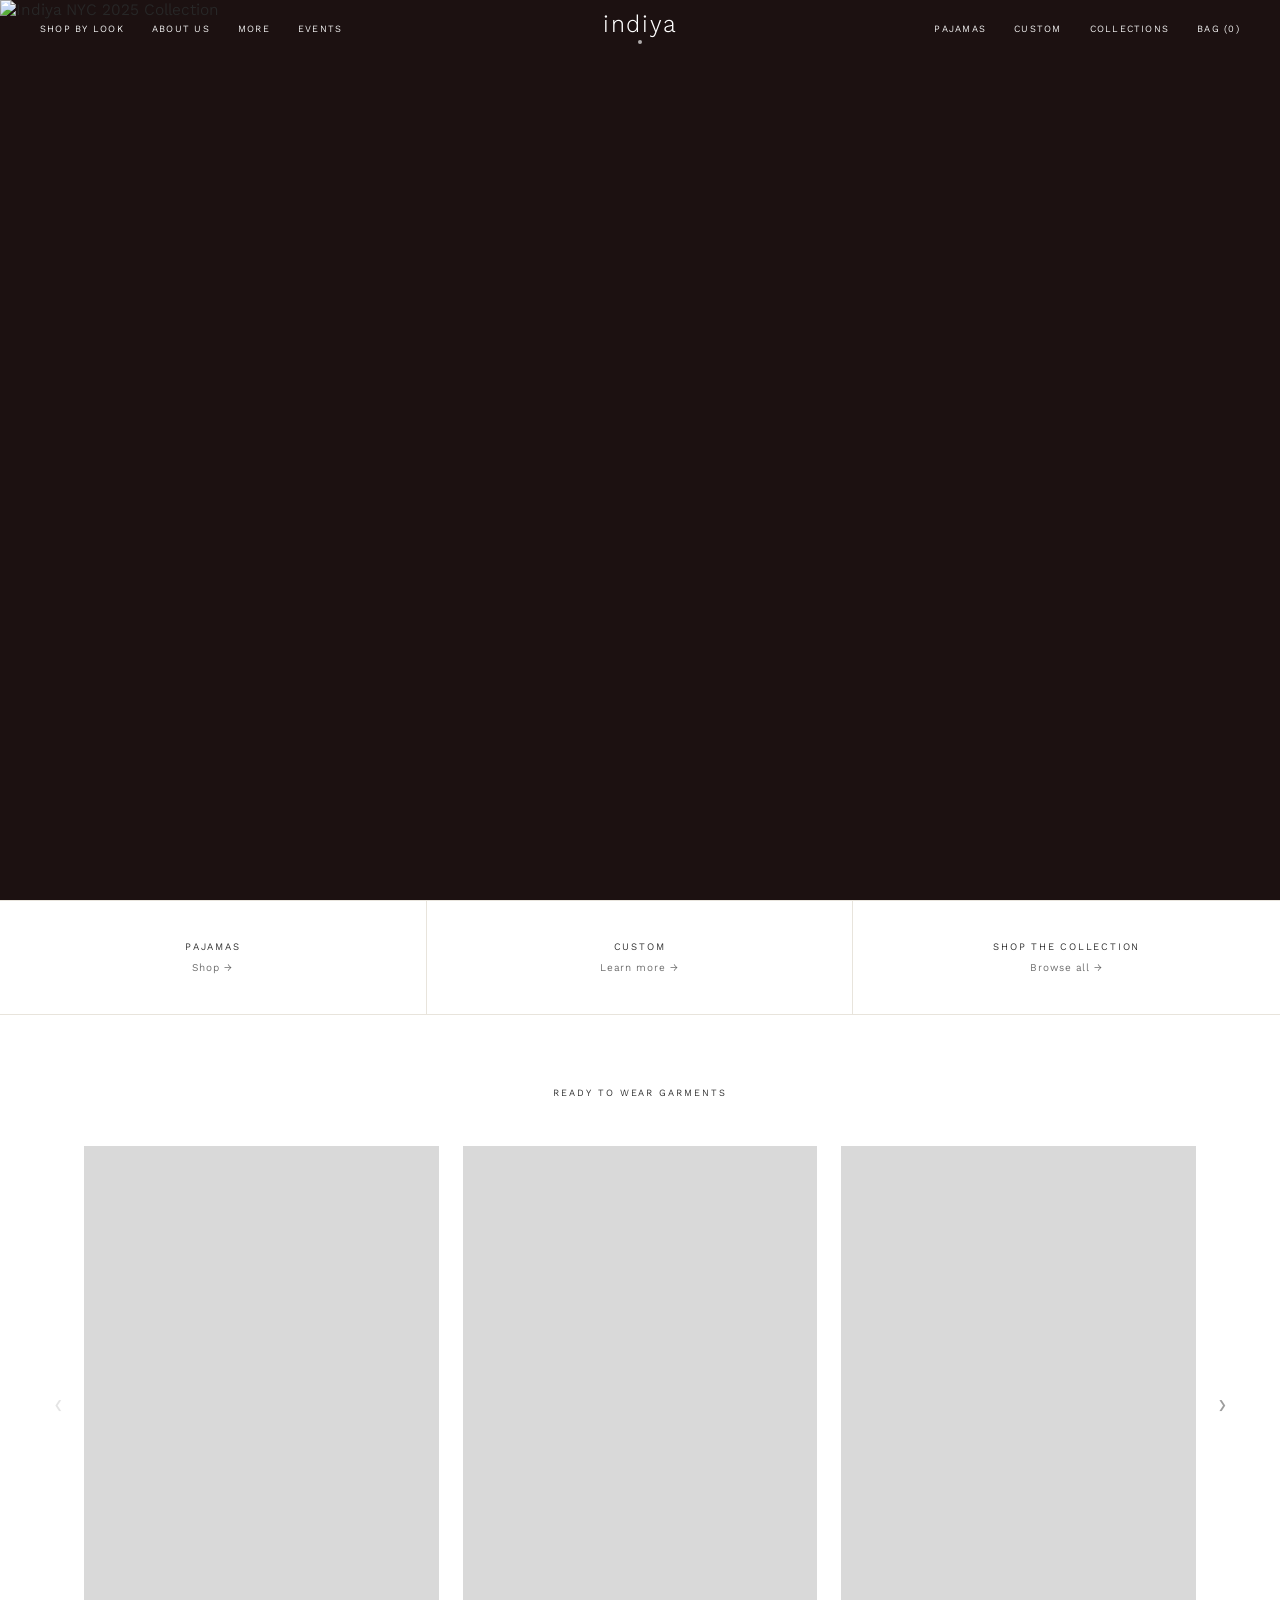
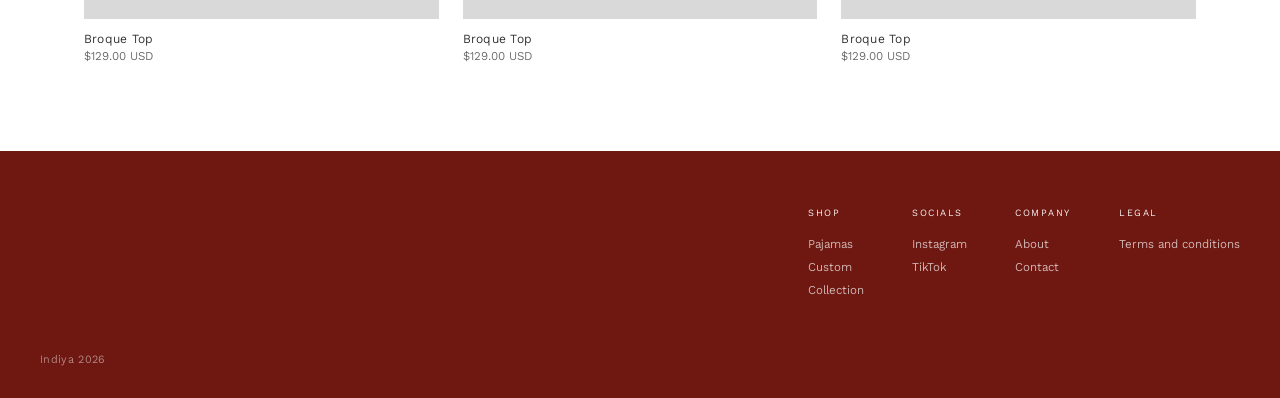
==== commit 6cfb895d: "Improve navigability: active states, category strip, explore more, footer shop links - Active nav li" ====
--- a/index.html
+++ b/index.html
@@ -92,6 +92,22 @@
       />
     </section>
 
+    <!-- CATEGORY STRIP — helps visitors immediately find what they want -->
+    <nav class="home-categories" aria-label="Shop by category">
+      <a href="pajamas.html" class="home-cat-tile">
+        <span class="home-cat-label">Pajamas</span>
+        <span class="home-cat-arrow">Shop →</span>
+      </a>
+      <a href="custom.html" class="home-cat-tile">
+        <span class="home-cat-label">Custom</span>
+        <span class="home-cat-arrow">Learn more →</span>
+      </a>
+      <a href="shop.html" class="home-cat-tile">
+        <span class="home-cat-label">Shop the Collection</span>
+        <span class="home-cat-arrow">Browse all →</span>
+      </a>
+    </nav>
+
     <!-- FEATURED PRODUCTS -->
     <section class="products-section" aria-label="Ready to wear garments">
       <h2 class="section-title">Ready to Wear Garments</h2>
@@ -171,6 +187,12 @@
     <div class="footer-inner">
       <div class="footer-links">
         <div class="footer-col">
+          <p class="footer-col-head">Shop</p>
+          <a href="pajamas.html">Pajamas</a>
+          <a href="custom.html">Custom</a>
+          <a href="shop.html">Collection</a>
+        </div>
+        <div class="footer-col">
           <p class="footer-col-head">Socials</p>
           <a href="#" target="_blank" rel="noopener">Instagram</a>
           <a href="#" target="_blank" rel="noopener">TikTok</a>
--- a/style.css
+++ b/style.css
@@ -111,6 +111,14 @@
 
 .site-nav a:hover { opacity: 0.55; transition: opacity 0.2s; }
 
+/* active page link — subtle underline */
+.site-nav a[aria-current="page"] {
+  text-decoration: underline;
+  text-underline-offset: 3px;
+  text-decoration-thickness: 1px;
+  opacity: 1;
+}
+
 
 /* ── brand logo ── */
 .brand-logo {
@@ -385,6 +393,111 @@
   text-transform: uppercase;
 }
 
+/* ── Homepage category strip ── */
+.home-categories {
+  display: grid;
+  grid-template-columns: repeat(3, 1fr);
+  border-top: 1px solid #e8e4dc;
+  border-bottom: 1px solid #e8e4dc;
+}
+
+.home-cat-tile {
+  display: flex;
+  flex-direction: column;
+  align-items: center;
+  justify-content: center;
+  gap: 0.5rem;
+  padding: 2.5rem 1rem;
+  border-right: 1px solid #e8e4dc;
+  text-align: center;
+  transition: background 0.25s;
+}
+.home-cat-tile:last-child { border-right: none; }
+.home-cat-tile:hover { background: var(--cream); }
+
+.home-cat-label {
+  font-size: 0.62rem;
+  letter-spacing: 0.18em;
+  text-transform: uppercase;
+  color: var(--charcoal);
+}
+
+.home-cat-arrow {
+  font-size: 0.65rem;
+  letter-spacing: 0.1em;
+  color: var(--mid);
+  transition: transform 0.2s;
+}
+.home-cat-tile:hover .home-cat-arrow { transform: translateX(3px); }
+
+/* ── "Also explore" cross-category section ── */
+.also-explore {
+  padding: 4rem 2.5rem;
+  border-top: 1px solid #e8e4dc;
+  text-align: center;
+}
+
+.also-explore-heading {
+  font-size: 0.58rem;
+  letter-spacing: 0.2em;
+  text-transform: uppercase;
+  color: var(--mid);
+  margin-bottom: 2.5rem;
+}
+
+.also-explore-tiles {
+  display: grid;
+  grid-template-columns: repeat(3, 1fr);
+  gap: 1rem;
+  max-width: var(--max-w);
+  margin: 0 auto;
+}
+
+.also-explore-tile {
+  display: block;
+  position: relative;
+  aspect-ratio: 3 / 2;
+  background: var(--placeholder);
+  overflow: hidden;
+}
+
+.also-explore-tile img {
+  position: absolute;
+  inset: 0;
+  width: 100%;
+  height: 100%;
+  object-fit: cover;
+  transition: transform 0.45s ease;
+}
+.also-explore-tile:hover img { transform: scale(1.04); }
+
+.also-explore-tile-inner {
+  position: absolute;
+  inset: 0;
+  display: flex;
+  flex-direction: column;
+  align-items: center;
+  justify-content: center;
+  background: rgba(0,0,0,0.2);
+  transition: background 0.25s;
+  gap: 0.35rem;
+}
+.also-explore-tile:hover .also-explore-tile-inner { background: rgba(0,0,0,0.32); }
+
+.also-explore-tile-name {
+  color: #fff;
+  font-size: 0.62rem;
+  letter-spacing: 0.18em;
+  text-transform: uppercase;
+}
+
+.also-explore-tile-cta {
+  color: rgba(255,255,255,0.75);
+  font-size: 0.58rem;
+  letter-spacing: 0.1em;
+  text-transform: uppercase;
+}
+
 /* ── Pajamas page ── */
 .page-pajamas { background: #fff; }
 
@@ -524,9 +637,10 @@
 
 .footer-links {
   display: flex;
-  gap: 4rem;
+  gap: 3rem;
   justify-content: flex-end;
   margin-bottom: 3.5rem;
+  flex-wrap: wrap;
 }
 
 .footer-col {
@@ -586,6 +700,12 @@
   .category-tile { aspect-ratio: 3 / 2; }
 
   .custom-steps { grid-template-columns: 1fr; gap: 2rem; }
+
+  .home-categories { grid-template-columns: 1fr; }
+  .home-cat-tile { border-right: none; border-bottom: 1px solid #e8e4dc; padding: 1.5rem 1rem; }
+  .home-cat-tile:last-child { border-bottom: none; }
+
+  .also-explore-tiles { grid-template-columns: 1fr; }
 
   .footer-links {
     flex-direction: column;
